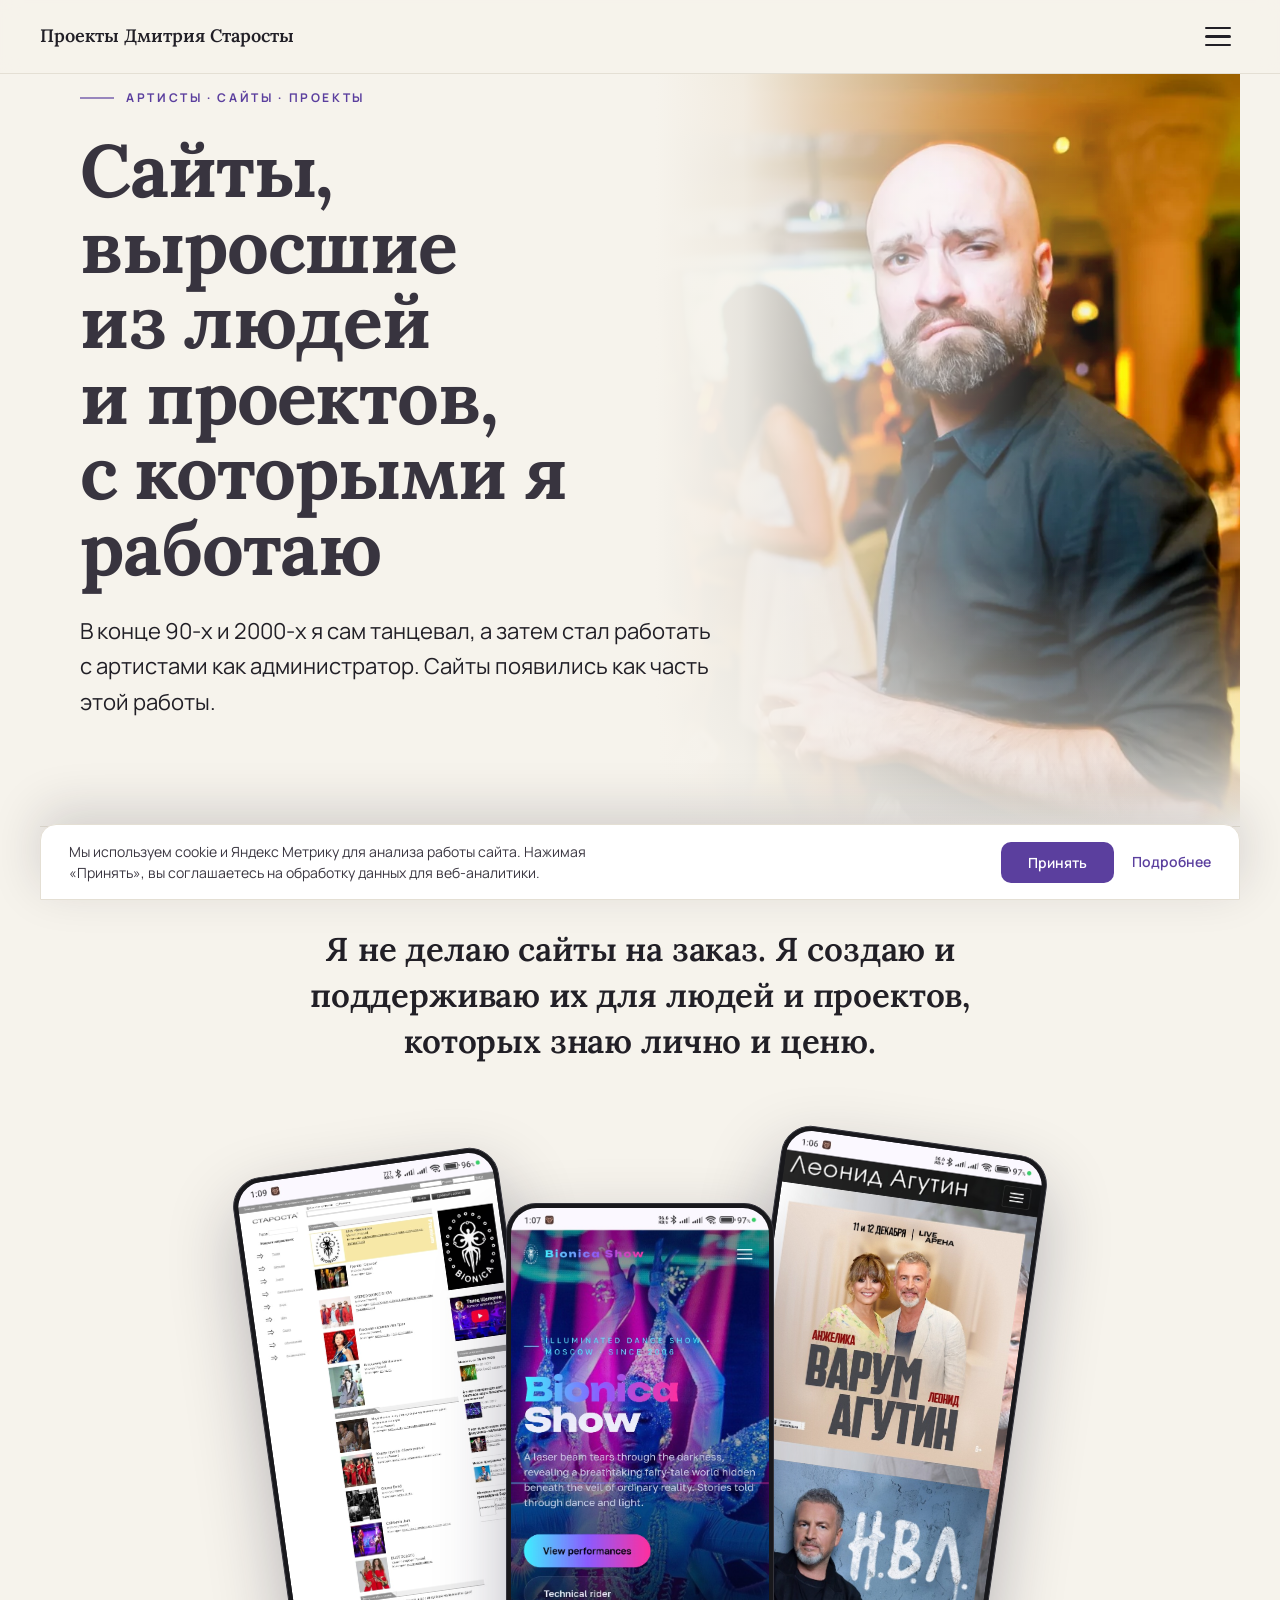
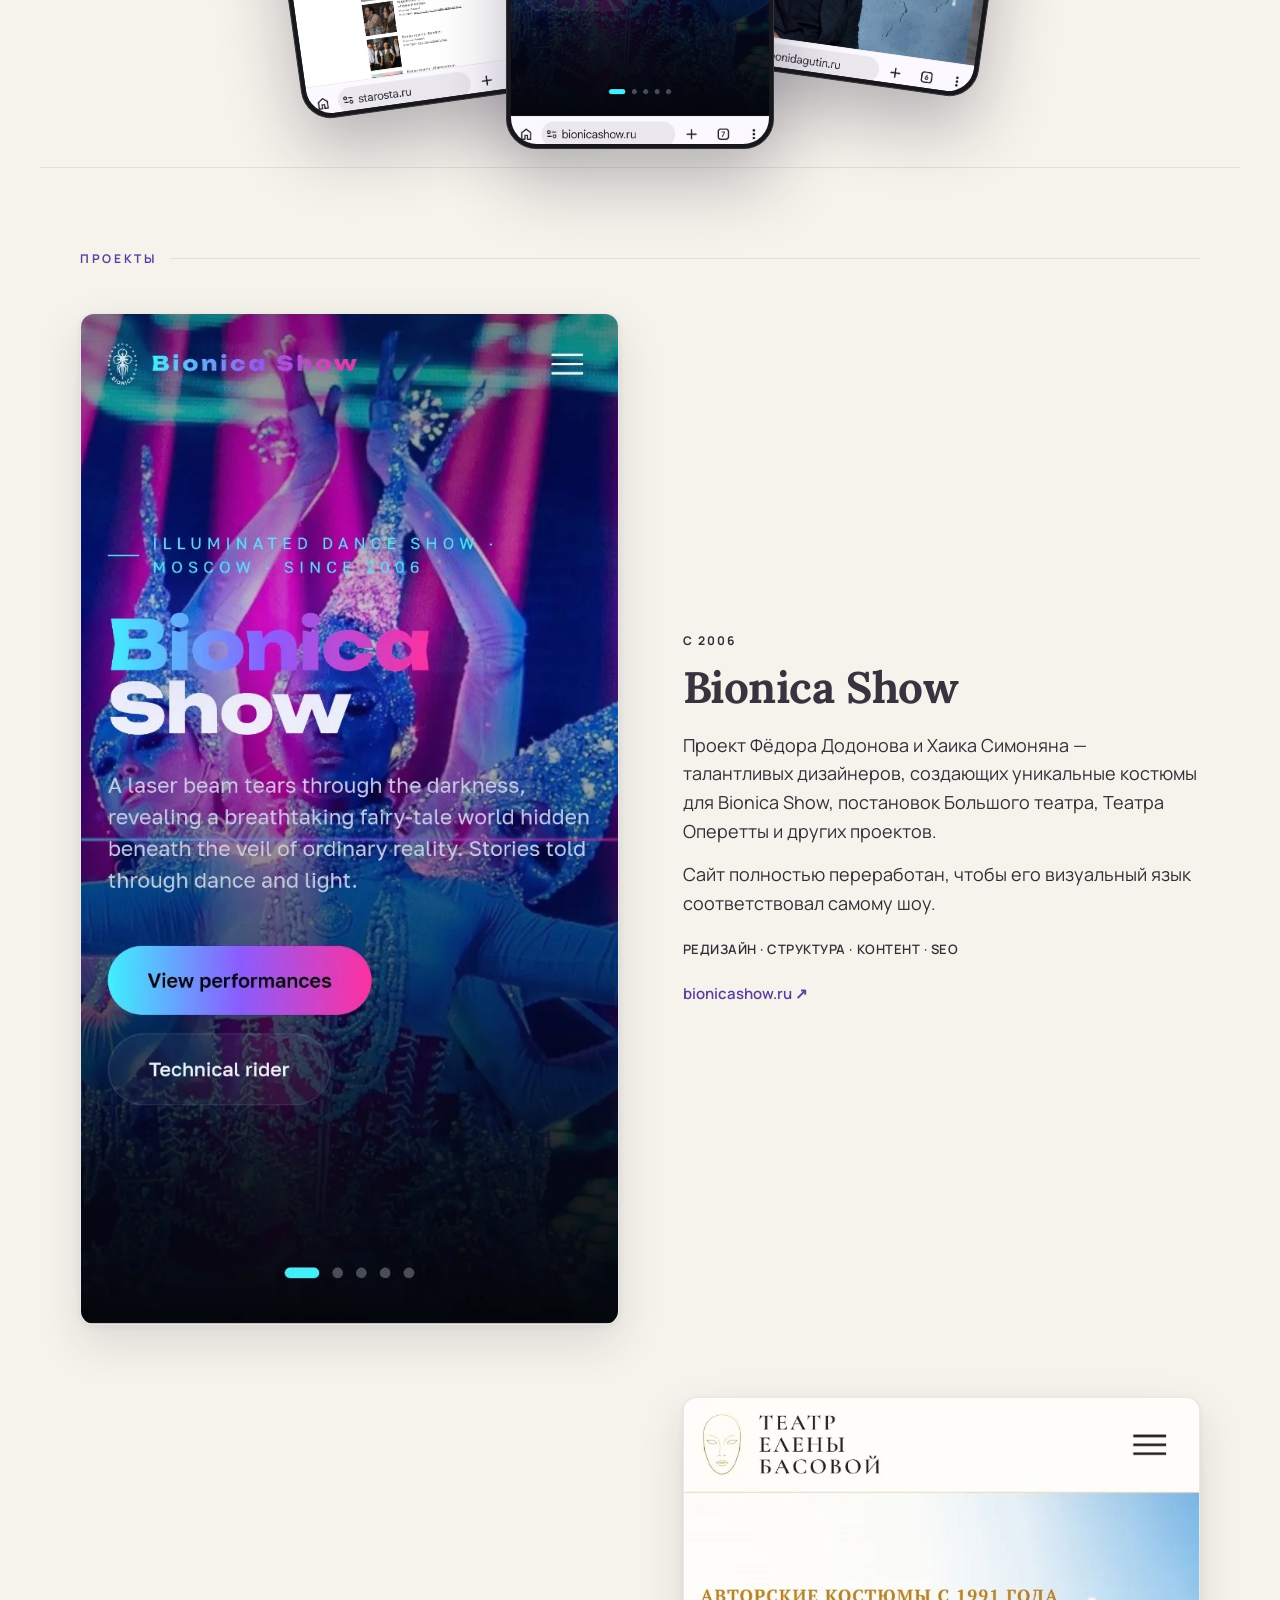
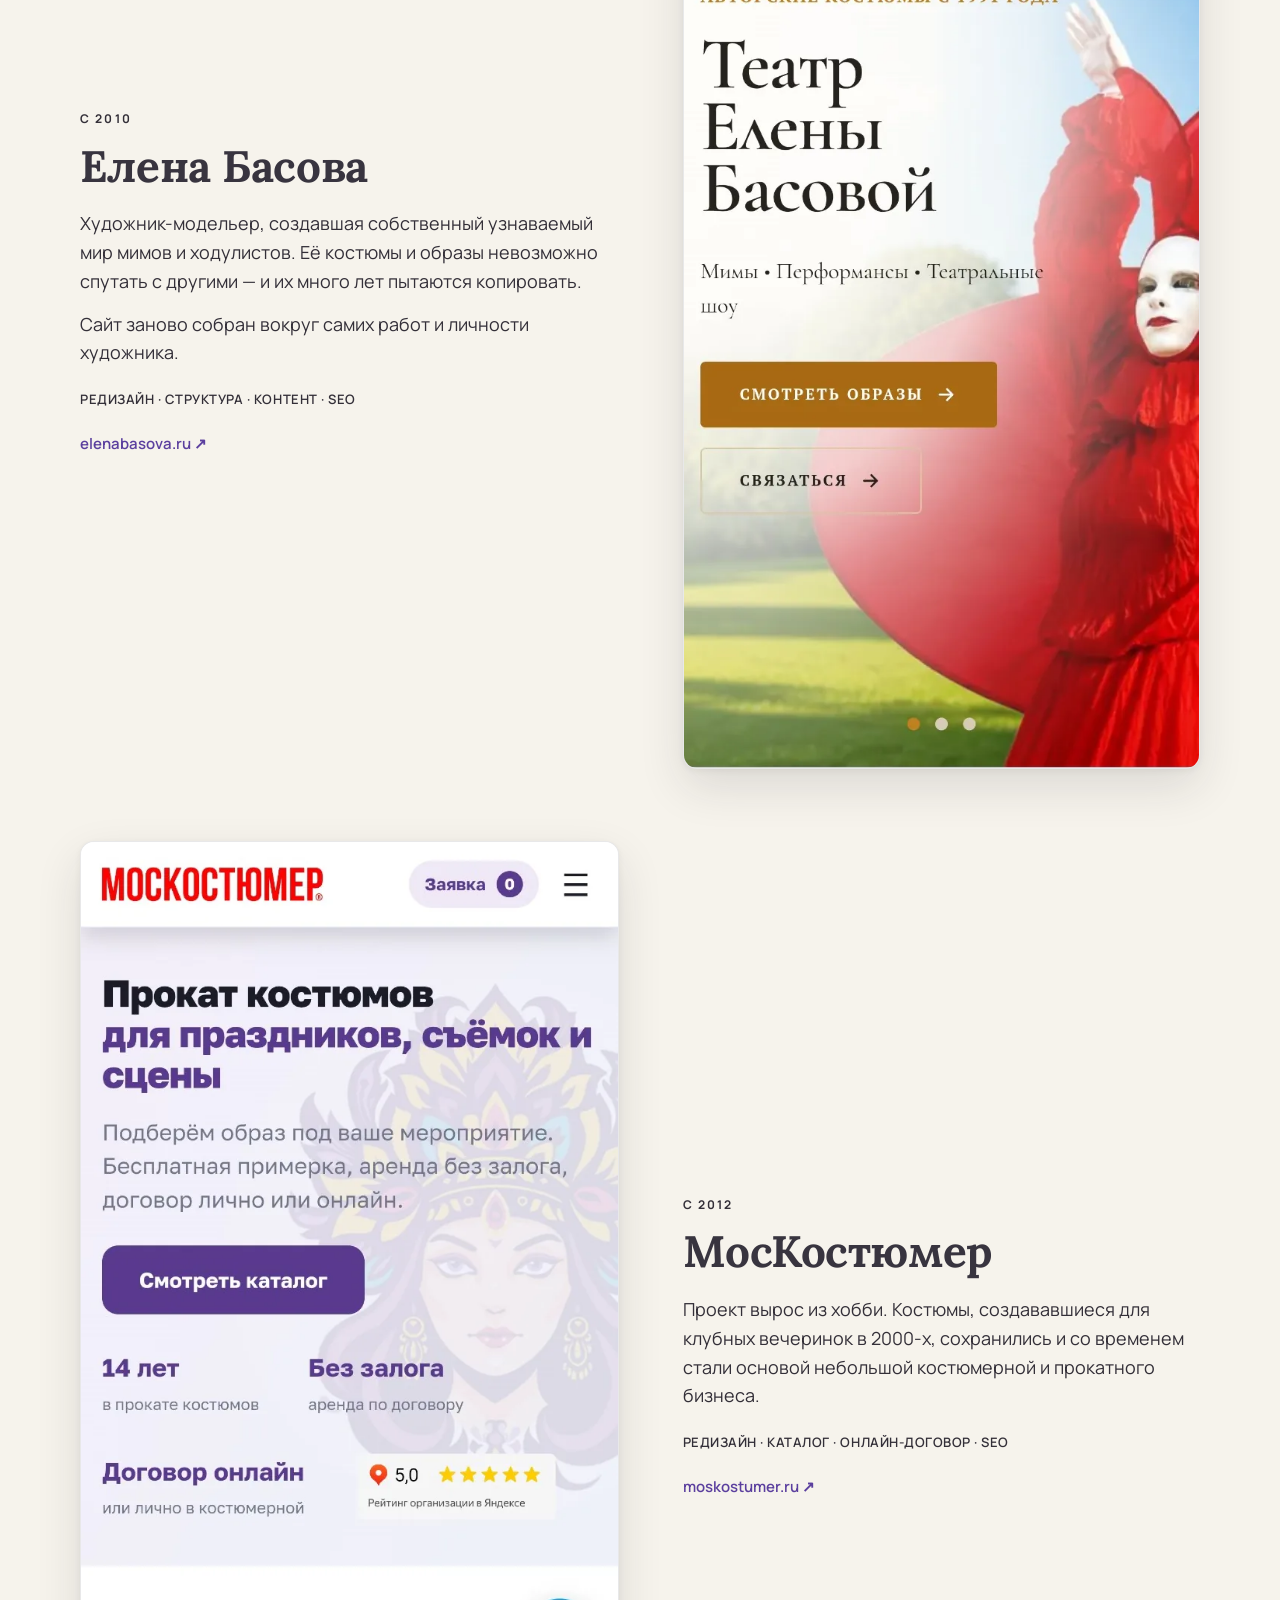
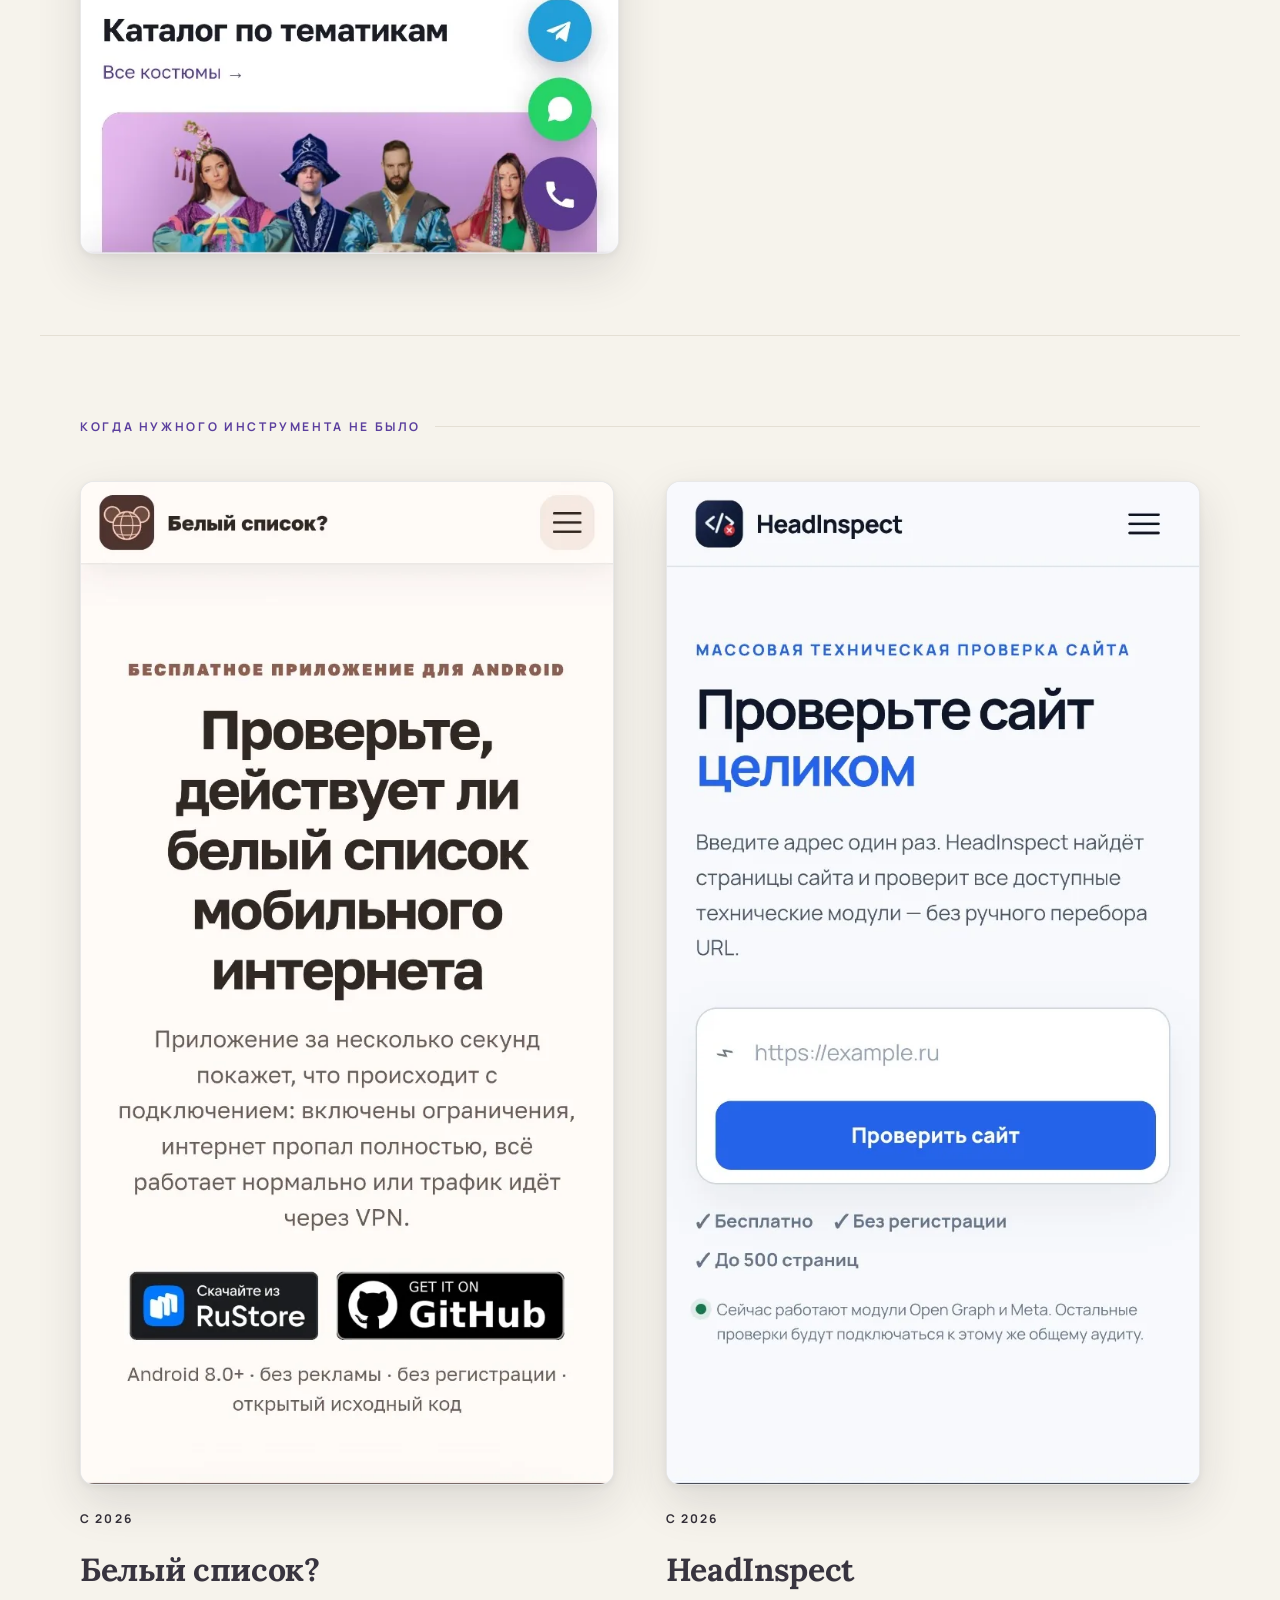
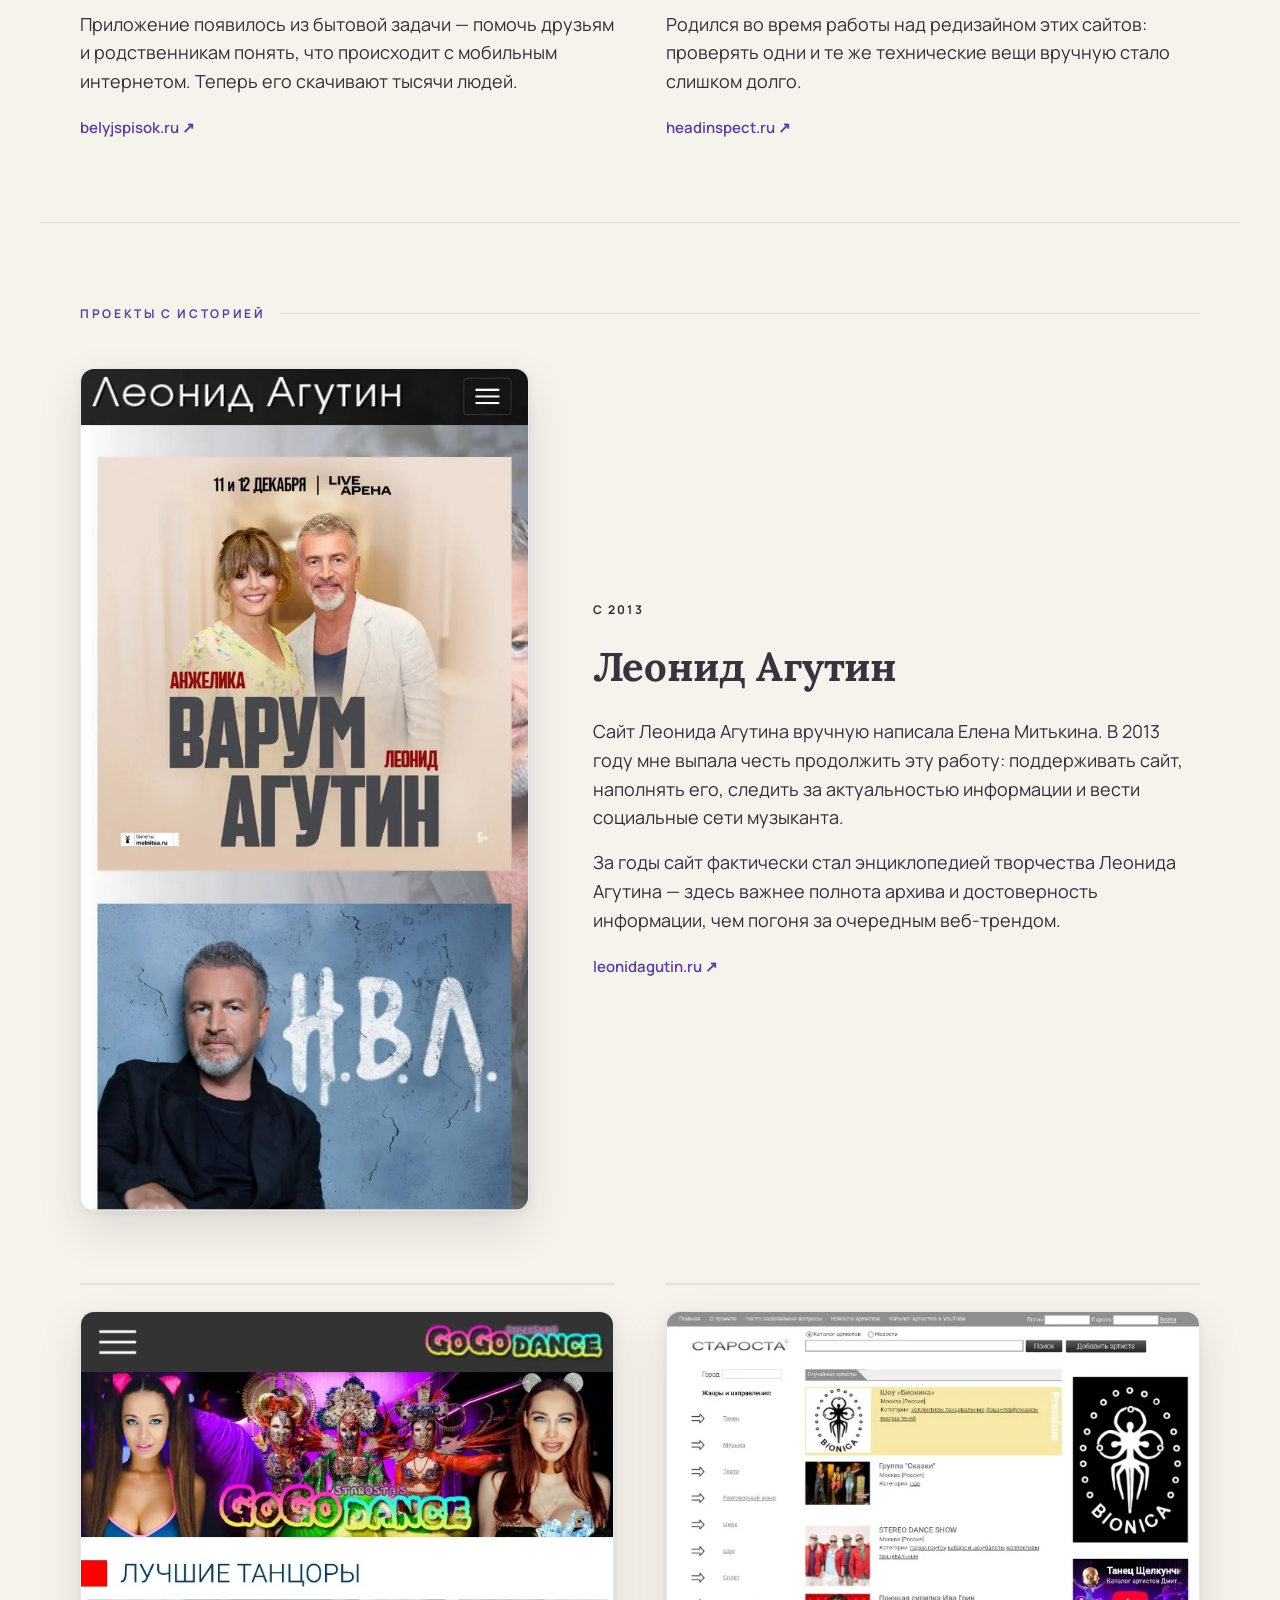
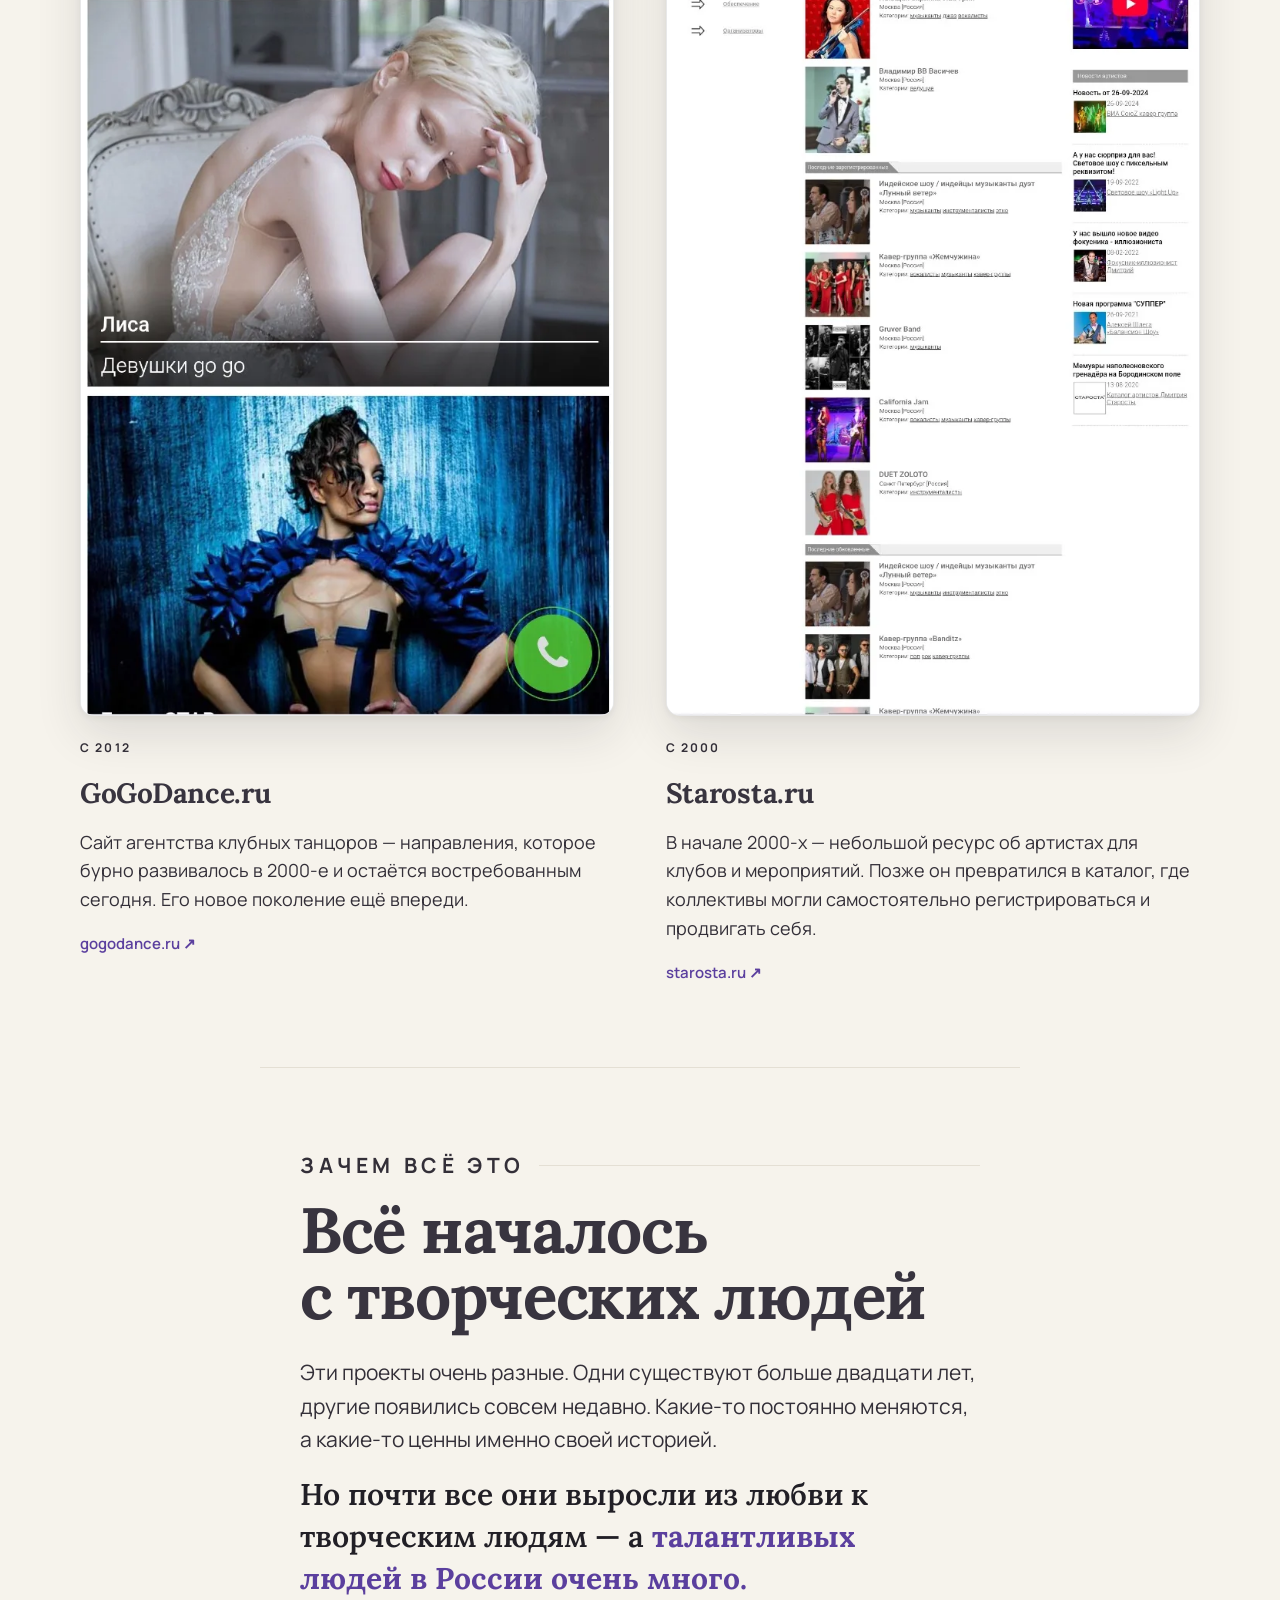
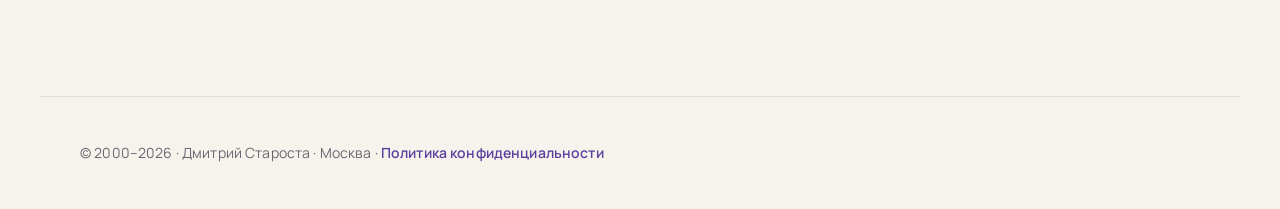
==== index.html @ e0681d11 "Add files via upload" ====
<!doctype html>
<html lang="ru">
<head>
  <meta charset="utf-8">
  <meta name="viewport" content="width=device-width, initial-scale=1">
  <title>Проекты Дмитрия Старосты — сайты, приложения и веб-сераисы</title>
  <meta name="description" content="Сайты, которые Дмитрий Староста создаёт и годами поддерживает для артистов и творческих проектов — от Bionica Show и Елены Басовой до Starosta.ru.">
  <meta name="keywords" content="Дмитрий Староста, сайты для артистов, поддержка сайтов, Bionica Show, Елена Басова, МосКостюмер, Леонид Агутин, GoGoDance, Starosta.ru, Белый список, HeadInspect">
  <meta name="author" content="Дмитрий Староста">
  <meta name="robots" content="index, follow">
  <meta name="theme-color" content="#f6f3ec" media="(prefers-color-scheme: light)">
  <meta name="theme-color" content="#191612" media="(prefers-color-scheme: dark)">
  <meta name="yandex-verification" content="6434f0739ef9240c" />

  <!-- Фавиконки -->
  <link rel="icon" type="image/svg+xml" href="favicon.svg">
  <link rel="icon" type="image/x-icon" href="favicon.ico">
  <link rel="icon" type="image/png" sizes="32x32" href="favicon-32x32.png">
  <link rel="icon" type="image/png" sizes="16x16" href="favicon-16x16.png">
  <link rel="apple-touch-icon" sizes="180x180" href="apple-touch-icon.png">
  <link rel="manifest" href="site.webmanifest">
  <!-- Абсолютные адреса на текущий домен. При переезде заменить базовый адрес. -->
  <link rel="canonical" href="https://dmitrystarosta.github.io/projects/">

  <!-- Open Graph -->
  <meta property="og:type" content="website">
  <meta property="og:site_name" content="Проекты Дмитрия Старосты">
  <meta property="og:locale" content="ru_RU">
  <meta property="og:url" content="https://dmitrystarosta.github.io/projects/">
  <meta property="og:title" content="Проекты Дмитрия Старосты">
  <meta property="og:description" content="Сайты, выросшие из людей и проектов, с которыми я работаю: артисты, театр, костюмы, приложения.">
  <meta property="og:image" content="https://dmitrystarosta.github.io/projects/images/og.jpg">
  <meta property="og:image:width" content="1200">
  <meta property="og:image:height" content="630">
  <meta property="og:image:alt" content="Проекты Дмитрия Старосты">

  <!-- Twitter -->
  <meta name="twitter:card" content="summary_large_image">
  <meta name="twitter:title" content="Проекты Дмитрия Старосты">
  <meta name="twitter:description" content="Сайты, выросшие из людей и проектов, с которыми я работаю.">
  <meta name="twitter:image" content="https://dmitrystarosta.github.io/projects/images/og.jpg">

  <link rel="stylesheet" href="styles.css?v=20260904-dark">

  <!-- Schema.org (JSON-LD) -->
  <script type="application/ld+json">
  {
    "@context": "https://schema.org",
    "@graph": [
      {
        "@type": "WebSite",
        "@id": "https://dmitrystarosta.github.io/projects/#website",
        "url": "https://dmitrystarosta.github.io/projects/",
        "name": "Проекты Дмитрия Старосты",
        "inLanguage": "ru",
        "description": "Сайты, которые Дмитрий Староста создаёт и поддерживает для артистов и творческих проектов."
      },
      {
        "@type": "Person",
        "@id": "https://dmitrystarosta.github.io/projects/#person",
        "name": "Дмитрий Староста",
        "url": "https://dmitrystarosta.github.io/projects/",
        "image": "https://dmitrystarosta.github.io/projects/images/og.jpg",
        "description": "Создаёт и годами поддерживает сайты для артистов и творческих проектов."
      },
      {
        "@type": "ProfilePage",
        "@id": "https://dmitrystarosta.github.io/projects/#webpage",
        "url": "https://dmitrystarosta.github.io/projects/",
        "name": "Проекты Дмитрия Старосты",
        "inLanguage": "ru",
        "isPartOf": { "@id": "https://dmitrystarosta.github.io/projects/#website" },
        "mainEntity": { "@id": "https://dmitrystarosta.github.io/projects/#person" },
        "primaryImageOfPage": "https://dmitrystarosta.github.io/projects/images/og.jpg"
      },
      {
        "@type": "ItemList",
        "name": "Проекты",
        "itemListElement": [
          { "@type": "ListItem", "position": 1, "name": "Bionica Show", "url": "https://bionicashow.ru" },
          { "@type": "ListItem", "position": 2, "name": "Елена Басова", "url": "https://elenabasova.ru" },
          { "@type": "ListItem", "position": 3, "name": "МосКостюмер", "url": "https://moskostumer.ru" },
          { "@type": "ListItem", "position": 4, "name": "Белый список?", "url": "https://belyjspisok.ru" },
          { "@type": "ListItem", "position": 5, "name": "HeadInspect", "url": "https://headinspect.ru" },
          { "@type": "ListItem", "position": 6, "name": "Леонид Агутин", "url": "https://leonidagutin.ru" },
          { "@type": "ListItem", "position": 7, "name": "GoGoDance.ru", "url": "https://gogodance.ru" },
          { "@type": "ListItem", "position": 8, "name": "Starosta.ru", "url": "https://starosta.ru" }
        ]
      }
    ]
  }
  </script>
</head>
<body>

<!-- ============================== ШАПКA ============================== -->
<header class="top">
  <a class="name" href="#top">Проекты Дмитрия Старосты</a>
  <button class="menu-toggle" type="button" aria-expanded="false" aria-controls="site-menu" aria-label="Открыть меню">
    <span></span><span></span><span></span>
  </button>
  <nav class="site-menu" id="site-menu" aria-label="Проекты">
    <a href="#manifesto">Все проекты</a>
    <a href="#bionica">Bionica Show</a>
    <a href="#elenabasova">Елена Басова</a>
    <a href="#moskostumer">МосКостюмер</a>
    <a href="#belyjspisok">Белый список?</a>
    <a href="#headinspect">HeadInspect</a>
    <a href="#agutin">Леонид Агутин</a>
    <a href="#gogodance">GoGoDance.ru</a>
    <a href="#starosta">Starosta.ru</a>
    <a href="#why">Зачем всё это</a>
  </nav>
</header>
<div class="scrim" hidden></div>

<main id="top">

  <!-- ============================== HERO ============================== -->
  <section class="hero wrap">
    <div class="hero-photo" aria-hidden="true">
      <img src="images/dmitry-starosta.webp" alt="">
    </div>
    <div class="hero-copy">
      <p class="eyebrow">Артисты · Сайты · Проекты</p>
      <h1>Сайты,<br class="mobile-br"> выросшие<br class="mobile-br"> из людей и проектов,<br>с которыми я работаю</h1>
      <p class="lead">В конце 90-х и 2000-х я сам танцевал, а затем стал работать с артистами как администратор. Сайты появились как часть этой работы.</p>
    </div>
  </section>

  <!-- ===================== МАНИФЕСТ + ТРИ ТЕЛЕФОНА ==================== -->
  <section id="manifesto" class="intro wrap">
    <p class="manifesto">Я не делаю сайты на заказ. Я создаю и поддерживаю их для людей и проектов, которых знаю лично и ценю.</p>
    <div class="phone-fan" aria-label="Три проекта на экранах смартфонов">
      <div class="phone"><img src="images/1000093189.jpg" alt="Starosta.ru"></div>
      <div class="phone"><img src="images/1000093182.jpg" alt="Леонид Агутин"></div>
      <div class="phone"><img src="images/1000093185.jpg" alt="Bionica Show"></div>
    </div>
  </section>

  <!-- ============================ ПРОЕКТЫ ============================= -->
  <section id="projects" class="section wrap">
    <p class="section-label">Проекты</p>

    <article id="bionica" class="project">
      <div class="visual"><img class="shot" src="images/1000093185-hero.webp" alt="Сайт Bionica Show"></div>
      <div class="copy">
        <p class="year">С 2006</p>
        <h2>Bionica Show</h2>
        <p>Проект Фёдора Додонова и Хаика Симоняна — талантливых дизайнеров, создающих уникальные костюмы для Bionica Show, постановок Большого театра, Театра Оперетты и других проектов.</p>
        <p>Сайт полностью переработан, чтобы его визуальный язык соответствовал самому шоу.</p>
        <p class="tags">Редизайн · структура · контент · SEO</p>
        <a class="link-out" href="https://bionicashow.ru">bionicashow.ru ↗</a>
      </div>
    </article>

    <article id="elenabasova" class="project reverse">
      <div class="visual"><img class="shot" src="images/1000093186-hero.webp" alt="Сайт Елены Басовой"></div>
      <div class="copy">
        <p class="year">С 2010</p>
        <h2>Елена Басова</h2>
        <p>Художник-модельер, создавшая собственный узнаваемый мир мимов и ходулистов. Её костюмы и образы невозможно спутать с другими — и их много лет пытаются копировать.</p>
        <p>Сайт заново собран вокруг самих работ и личности художника.</p>
        <p class="tags">Редизайн · структура · контент · SEO</p>
        <a class="link-out" href="https://elenabasova.ru">elenabasova.ru ↗</a>
      </div>
    </article>

    <article id="moskostumer" class="project">
      <div class="visual"><img class="shot" src="images/1000093183-hero.webp" alt="Сайт МосКостюмер"></div>
      <div class="copy">
        <p class="year">С 2012</p>
        <h2>МосКостюмер</h2>
        <p>Проект вырос из хобби. Костюмы, создававшиеся для клубных вечеринок в 2000-х, сохранились и со временем стали основой небольшой костюмерной и прокатного бизнеса.</p>
        <p class="tags">Редизайн · каталог · онлайн-договор · SEO</p>
        <a class="link-out" href="https://moskostumer.ru">moskostumer.ru ↗</a>
      </div>
    </article>
  </section>

  <!-- ====================== ИНСТРУМЕНТЫ / ПРИЛОЖЕНИЯ ================= -->
  <section class="section wrap">
    <p class="section-label">Когда нужного инструмента не было</p>
    <div class="duo">
      <article id="belyjspisok">
        <img class="shot" src="images/1000093184-hero.webp" alt="Белый список?">
        <p class="year">С 2026</p>
        <h2>Белый список?</h2>
        <p>Приложение появилось из бытовой задачи — помочь друзьям и родственникам понять, что происходит с мобильным интернетом. Теперь его скачивают тысячи людей.</p>
        <a class="link-out" href="https://belyjspisok.ru">belyjspisok.ru ↗</a>
      </article>
      <article id="headinspect">
        <img class="shot" src="images/1000093188-hero.webp" alt="HeadInspect">
        <p class="year">С 2026</p>
        <h2>HeadInspect</h2>
        <p>Родился во время работы над редизайном этих сайтов: проверять одни и те же технические вещи вручную стало слишком долго.</p>
        <a class="link-out" href="https://headinspect.ru">headinspect.ru ↗</a>
      </article>
    </div>
  </section>

  <!-- ======================= ПРОЕКТЫ С ИСТОРИЕЙ ===================== -->
  <section class="section wrap">
    <p class="section-label">Проекты с историей</p>

    <article id="agutin" class="history-main">
      <div class="visual"><img class="shot" src="images/1000093182-hero.webp" alt="Сайт Леонида Агутина"></div>
      <div>
        <p class="year">С 2013</p>
        <h2>Леонид Агутин</h2>
        <p>Сайт Леонида Агутина вручную написала Елена Митькина. В 2013 году мне выпала честь продолжить эту работу: поддерживать сайт, наполнять его, следить за актуальностью информации и вести социальные сети музыканта.</p>
        <p>За годы сайт фактически стал энциклопедией творчества Леонида Агутина — здесь важнее полнота архива и достоверность информации, чем погоня за очередным веб-трендом.</p>
        <a class="link-out" href="https://leonidagutin.ru">leonidagutin.ru ↗</a>
      </div>
    </article>

    <div class="history-duo">
      <article id="gogodance">
        <img class="shot" src="images/1000093187-hero.webp" alt="GoGoDance.ru">
        <p class="year">С 2012</p>
        <h2>GoGoDance.ru</h2>
        <p>Сайт агентства клубных танцоров — направления, которое бурно развивалось в 2000-е и остаётся востребованным сегодня. Его новое поколение ещё впереди.</p>
        <a class="link-out" href="https://gogodance.ru">gogodance.ru ↗</a>
      </article>
      <article id="starosta">
        <img class="shot" src="images/1000093189-hero.webp" alt="Starosta.ru">
        <p class="year">С 2000</p>
        <h2>Starosta.ru</h2>
        <p>В начале 2000-х — небольшой ресурс об артистах для клубов и мероприятий. Позже он превратился в каталог, где коллективы могли самостоятельно регистрироваться и продвигать себя.</p>
        <a class="link-out" href="https://starosta.ru">starosta.ru ↗</a>
      </article>
    </div>
  </section>

  <!-- ============================== ФИНАЛ ============================= -->
  <section id="why" class="section wrap final">
    <p class="section-label">Зачем всё это</p>
    <h2>Всё началось<br>с творческих людей</h2>
    <p>Эти проекты очень разные. Одни существуют больше двадцати лет, другие появились совсем недавно. Какие-то постоянно меняются, а какие-то ценны именно своей историей.</p>
    <p class="manifesto">Но почти все они выросли из любви к творческим людям — а <b>талантливых людей в России очень много.</b></p>
  </section>

</main>

<footer class="wrap">
  © 2000–2026 · Дмитрий Староста · Москва · <a href="privacy/">Политика конфиденциальности</a>
</footer>

<!-- ===================== УВЕДОМЛЕНИЕ О ВЕБ-АНАЛИТИКЕ ================= -->
<div class="cookie" role="dialog" aria-label="Уведомление о веб-аналитике" aria-live="polite">
  <p class="cookie-text">Мы используем cookie и Яндекс Метрику для анализа работы сайта. Нажимая «Принять», вы соглашаетесь на обработку данных для веб-аналитики.</p>
  <div class="cookie-actions">
    <button type="button" class="btn btn-solid cc-accept">Принять</button>
    <a class="cookie-more" href="privacy/">Подробнее</a>
  </div>
</div>

<script src="script.js?v=20260826-1600"></script>
</body>
</html>
---- styles.css ----
/* =========================================================================
   Проекты Дмитрия Старосты — styles.css
   Собрано заново 26.08.2026: убраны временные !important-патчи,
   один согласованный Hero, исправлено меню, обновлена типографика.

   Быстрая настройка кадрирования фото в Hero — переменные ниже
   (--hero-x / --hero-y для десктопа, --hero-x-m / --hero-y-m для телефона).
   Меняй ТОЛЬКО их, если лицо нужно чуть сдвинуть. Больше ничего трогать не надо.
   ========================================================================= */

@import url('https://fonts.googleapis.com/css2?family=Manrope:wght@400;500;600;700;800&family=Lora:wght@500;600;700&display=swap');

:root{
  --ink:#211f26;
  --head:#38343f;            /* заголовки — тёплый тёмно-серый, не чистый чёрный */
  --muted:#6a6672;
  --line:#e4dfd4;
  --paper:#f6f3ec;          /* тёплый ivory-фон */
  --paper-rgb:246,243,236;  /* тот же цвет для градиентов-растворений */
  --card:#ffffff;
  --soft:#efeae0;
  --accent:#5b3f9e;         /* уточнённый фиолетовый акцент */
  --accent-deep:#3e2a73;

  --serif:'Lora', Georgia, 'Times New Roman', serif;
  --sans:'Manrope', -apple-system, BlinkMacSystemFont, 'Segoe UI', Arial, sans-serif;

  --header:74px;
  --maxw:1200px;
  --pad:clamp(20px, 5vw, 40px);
  --gap-proj:clamp(52px, 8vh, 92px);   /* единый вертикальный интервал между проектами */

  /* положение лица на фото в Hero */
  --hero-x:50%;   --hero-y:10%;    /* десктоп: кадр прижат к верху — не зависит от высоты экрана */
  --hero-x-m:50%; --hero-y-m:14%;  /* телефон */
}

*{box-sizing:border-box}

html{scroll-behavior:smooth;scroll-padding-top:calc(var(--header) + 16px)}

body{
  margin:0;
  background:var(--paper);
  color:var(--ink);
  font-family:var(--sans);
  font-size:18px;
  line-height:1.6;
  -webkit-font-smoothing:antialiased;
  overflow-x:clip; /* страховка от горизонтальной прокрутки из-за 100vw в Hero */
}

img{display:block;max-width:100%}
a{color:var(--accent);font-weight:600;text-decoration:none}

/* ------------------------------------------------------------------ layout */
.wrap{max-width:var(--maxw);margin-inline:auto;padding-inline:var(--pad)}

/* ------------------------------------------------------------------ header */
.top{
  position:fixed;left:0;top:0;z-index:60;
  width:100%;height:var(--header);
  display:flex;align-items:center;justify-content:space-between;
  padding-inline:var(--pad);
  background:rgba(var(--paper-rgb),.86);
  backdrop-filter:saturate(140%) blur(10px);
  border-bottom:1px solid var(--line);
}
.top a{color:inherit;text-decoration:none}
.name{font-family:var(--serif);font-weight:600;letter-spacing:0;font-size:18px}

/* гамбургер / крестик */
.menu-toggle{
  width:44px;height:44px;border:0;background:transparent;padding:9px;
  display:flex;flex-direction:column;justify-content:center;gap:6px;cursor:pointer;
}
.menu-toggle span{display:block;height:2.5px;width:100%;background:var(--ink);border-radius:2px;transition:transform .22s, opacity .22s}
.menu-toggle[aria-expanded=true] span:nth-child(1){transform:translateY(8.5px) rotate(45deg)}
.menu-toggle[aria-expanded=true] span:nth-child(2){opacity:0}
.menu-toggle[aria-expanded=true] span:nth-child(3){transform:translateY(-8.5px) rotate(-45deg)}

/* затемнение фона под открытым меню */
.scrim{
  position:fixed;inset:0;z-index:55;background:rgba(20,17,28,.28);
  opacity:0;visibility:hidden;transition:opacity .22s, visibility .22s;
}
.scrim.open{opacity:1;visibility:visible}

/* выпадающее меню — реальный контейнер это nav.site-menu с прямыми <a> */
.site-menu{
  position:fixed;z-index:58;
  right:var(--pad);top:calc(var(--header) - 6px);
  width:min(340px, calc(100vw - 32px));
  padding:12px;
  background:var(--card);
  border:1px solid var(--line);
  border-radius:16px;
  box-shadow:0 24px 70px rgba(31,24,45,.18);
  display:flex;flex-direction:column;gap:2px;
  text-align:center;                         /* пункты по центру */
  opacity:0;visibility:hidden;transform:translateY(-8px) scale(.99);
  transform-origin:top right;transition:opacity .2s, transform .2s, visibility .2s;
}
.site-menu.open{opacity:1;visibility:visible;transform:translateY(0) scale(1)}
.site-menu a{
  display:block;
  padding:11px 14px;border-radius:10px;
  font-size:15px;font-weight:600;color:var(--ink);
  transition:background .15s, color .15s;
}
.site-menu a:hover{background:var(--soft);color:var(--accent)}

/* =============================================================== HERO ===== */
.hero{
  position:relative;
  min-height:calc(100svh - var(--header));
  display:flex;align-items:center;
  padding-block:clamp(40px, 8vh, 90px) clamp(56px, 10vh, 110px);
  isolation:isolate;overflow:hidden;
}

/* фотослой */
.hero-photo{
  position:absolute;z-index:-2;top:var(--header);bottom:0;right:calc(var(--pad) * -1);
  width:52%;overflow:hidden;pointer-events:none;
}
.hero-photo img{
  width:100%;height:100%;object-fit:cover;
  object-position:var(--hero-x) var(--hero-y);
}
/* растворение фото: слева в фон, снизу в фон */
.hero-photo::after{
  content:"";position:absolute;inset:0;
  background:
    linear-gradient(90deg,
      var(--paper) 0%,
      rgba(var(--paper-rgb),.94) 14%,
      rgba(var(--paper-rgb),.55) 38%,
      rgba(var(--paper-rgb),.12) 62%,
      rgba(var(--paper-rgb),0) 80%),
    linear-gradient(0deg,
      var(--paper) 0%,
      rgba(var(--paper-rgb),.55) 12%,
      rgba(var(--paper-rgb),0) 34%);
}

.hero-copy{position:relative;z-index:2;width:min(640px, 62%)}
.eyebrow{
  display:flex;align-items:center;gap:12px;
  font-size:12px;font-weight:700;letter-spacing:.22em;color:var(--accent);
  margin:0 0 26px;text-transform:uppercase;
}
.eyebrow::before{content:"";width:34px;height:1.5px;background:var(--accent);opacity:.6}

.hero h1{
  font-family:var(--serif);font-weight:700;color:var(--head);
  font-size:clamp(40px, 6.2vw, 74px);line-height:1.02;letter-spacing:-.015em;
  margin:0 0 28px;text-wrap:balance;
}
.hero h1 em{font-style:normal;color:var(--accent)}
.lead{font-size:clamp(18px,2.1vw,22px);color:var(--ink);max-width:34em;margin:0}
.lead + .lead{margin-top:14px}

.mobile-br{display:none} /* принудительные переносы включаются только на телефоне */

/* ============================================= манифест + три телефона ==== */
.intro{
  padding-block:clamp(70px,11vh,120px);
  border-top:1px solid var(--line);
  display:flex;flex-direction:column;align-items:center;
}
.manifesto{font-weight:600;color:var(--accent)}
.intro .manifesto{
  font-family:var(--serif);font-weight:600;color:var(--ink);
  font-size:clamp(23px,3.2vw,33px);line-height:1.4;letter-spacing:-.005em;
  max-width:21em;text-align:center;margin:0 0 clamp(48px,7vh,72px);
}
.intro .manifesto b{color:var(--accent);font-weight:700}

.phone-fan{position:relative;width:100%;max-width:780px;height:clamp(370px,64vw,540px);margin-inline:auto}
.phone{
  position:absolute;width:clamp(150px,42vw,268px);aspect-ratio:265/540;
  padding:4px;background:#18181c;border:1px solid #34343c;border-radius:30px;
  box-shadow:0 30px 70px rgba(28,24,50,.30);overflow:hidden;
}
.phone img{width:100%;height:100%;object-fit:cover;object-position:top;border-radius:26px}
.phone:nth-child(1){left:2%;  top:6%;  transform:rotate(-8deg)}
.phone:nth-child(2){right:2%; top:2%;  transform:rotate(8deg)}
.phone:nth-child(3){left:50%; top:14%; transform:translateX(-50%);z-index:4}

/* =============================================== секции проектов ========== */
.section{padding-block:clamp(60px,9vh,100px);border-top:1px solid var(--line)}
.section-label{
  display:flex;align-items:center;gap:14px;
  font-size:12px;font-weight:700;letter-spacing:.22em;text-transform:uppercase;color:var(--accent);
  margin:0 0 clamp(36px,5vh,56px);
}
.section-label::after{content:"";flex:1;height:1px;background:var(--line)}

h2{font-family:var(--serif);font-weight:700;letter-spacing:-.01em;color:var(--head)}

/* карточки-скриншоты: единый стиль (лёгкая рамка + тень, чтобы не растворялись) */
.shot{
  border-radius:14px;border:1px solid rgba(33,31,38,.10);background:#fff;
  box-shadow:0 18px 46px rgba(33,31,38,.12), 0 2px 6px rgba(33,31,38,.06);
  width:100%;height:auto;
}

/* крупные проекты */
.project{
  display:grid;grid-template-columns:1.02fr .98fr;gap:clamp(36px,5vw,68px);
  align-items:center;margin-bottom:var(--gap-proj);
}
.project:last-child{margin-bottom:0}
.project.reverse .visual{order:2}
.visual{border-radius:14px}
.shot{transition:box-shadow .3s ease, transform .3s ease}
.project:hover .shot,
.duo article:hover .shot,
.history-main:hover .shot,
.history-duo article:hover .shot{
  transform:translateY(-4px);
  box-shadow:0 28px 62px rgba(33,31,38,.18), 0 4px 10px rgba(33,31,38,.07);
}
.year{
  font-size:12px;font-weight:700;letter-spacing:.18em;text-transform:uppercase;
  color:var(--accent);margin:0 0 12px;
}
.copy h2{font-size:clamp(30px,4vw,44px);line-height:1.06;margin:0 0 20px}
.copy p{max-width:36em;margin:0 0 14px;color:#332f38}
.tags{
  font-size:13px;font-weight:600;color:var(--muted);letter-spacing:.04em;
  text-transform:uppercase;margin:22px 0 18px !important;
}
.link-out{display:inline-flex;align-items:center;gap:4px;font-size:15px;position:relative}
.link-out::after{content:"";position:absolute;left:0;bottom:-3px;width:100%;height:1.5px;background:currentColor;transform:scaleX(0);transform-origin:left;transition:transform .25s}
.link-out:hover::after{transform:scaleX(1)}

/* инструменты — два в ряд */
.duo{display:grid;grid-template-columns:1fr 1fr;gap:clamp(28px,4vw,52px)}
.duo article .shot{margin-bottom:24px}
.duo h2{font-size:clamp(24px,3vw,32px);margin:0 0 14px}
.duo p{color:#332f38;margin:0 0 16px}

/* проекты с историей */
.history-main{
  display:grid;grid-template-columns:.85fr 1.15fr;gap:clamp(36px,5vw,64px);
  align-items:center;margin-bottom:var(--gap-proj);
}
.history-main h2{font-size:clamp(28px,3.6vw,40px);margin:0 0 18px}
.history-main p{color:#332f38;margin:0 0 16px}

.history-duo{display:grid;grid-template-columns:1fr 1fr;gap:clamp(28px,4vw,52px)}
.history-duo article{padding-top:26px;border-top:2px solid var(--line)}
.history-duo .shot{margin-bottom:22px}
.history-duo h2{font-size:clamp(22px,2.8vw,28px);margin:0 0 12px}
.history-duo p{color:#332f38;margin:0 0 14px}

/* финал */
.final{max-width:760px}
.final h2{font-size:clamp(38px,5.5vw,64px);line-height:1.03;letter-spacing:-.02em;margin:0 0 26px}
.final p{font-size:clamp(18px,2.1vw,21px);color:#332f38;margin:0 0 16px}
.final .manifesto{
  font-family:var(--serif);font-weight:600;font-size:clamp(22px,3vw,30px);
  line-height:1.4;color:var(--ink);max-width:21em;
}
.final .manifesto b{color:var(--accent);font-weight:700}

/* подвал */
footer{
  border-top:1px solid var(--line);
  padding-block:clamp(28px,5vh,48px);
  font-size:14px;color:var(--muted);letter-spacing:.01em;
}

/* ==================================================================
   ПЛАНШЕТ / ТЕЛЕФОН  —  до 860px
   Hero перестраивается: фото сверху полосой, текст ниже на «бумаге».
   Лицо по центру X (--hero-x-m:50%) → одинаково в Chrome и Firefox.
   ================================================================== */
@media (max-width:860px){
  :root{--header:62px}
  body{font-size:16px}

  .hero{
    display:block;
    min-height:auto;
    /* текст стартует выше — заходит в уже растворённую нижнюю часть фото;
       положение самого растворения (градиента) при этом не меняется */
    padding-top:calc(var(--header) + 44svh);
    padding-bottom:clamp(32px,5vh,52px);
  }
  /* фото — полоса во всю ширину, начинается ПОД шапкой (голова не под меню) */
  .hero-photo{
    --photo-h:58svh;
    top:var(--header);left:50%;right:auto;transform:translateX(-50%);
    width:100vw;height:var(--photo-h);bottom:auto;
  }
  .hero-photo img{object-position:var(--hero-x-m) var(--hero-y-m)}
  .hero-photo::after{
    background:linear-gradient(180deg,
      rgba(var(--paper-rgb),0) 42%,
      rgba(var(--paper-rgb),.5) 66%,
      rgba(var(--paper-rgb),.9) 84%,
      var(--paper) 94%);
  }
  .hero-copy{width:100%}
  .hero h1{font-size:clamp(34px,8.5vw,46px)}
  .mobile-br{display:inline}     /* предсказуемые переносы только здесь */
  .lead{font-size:17px}

  .project,.history-main{grid-template-columns:1fr;gap:24px}
  .project.reverse .visual{order:0}
  .project .copy,.history-main > div{order:2}
  .duo,.history-duo{grid-template-columns:1fr;gap:var(--gap-proj)}
  .history-duo article{border-top:none;padding-top:0}
}

/* мелкая донастройка телефона */
@media (max-width:520px){
  .hero-photo{--photo-h:52svh}
  .phone-fan{height:clamp(320px,84vw,420px)}
  .name{font-size:15px}
  .site-menu{right:16px;width:calc(100vw - 32px);max-height:calc(100svh - var(--header) - 20px);overflow:auto}
}

/* =============================== COOKIE-ПЛАШКА =========================== */
.cookie{
  position:fixed;left:0;right:0;bottom:0;z-index:70;
  margin:0 auto;max-width:var(--maxw);
  display:flex;align-items:center;gap:18px;flex-wrap:wrap;justify-content:space-between;
  padding:16px clamp(18px,4vw,28px);
  background:var(--card);border:1px solid var(--line);
  border-radius:16px 16px 0 0;
  box-shadow:0 -14px 50px rgba(31,24,45,.16);
  transform:translateY(120%);transition:transform .35s ease;
}
.cookie.show{transform:translateY(0)}
.cookie-text{margin:0;font-size:14px;color:#3a3640;max-width:64ch;line-height:1.5}
.cookie-actions{display:flex;gap:18px;align-items:center;flex-shrink:0}
.btn{
  font-family:var(--sans);font-size:14px;font-weight:600;cursor:pointer;
  padding:10px 26px;border-radius:10px;border:1px solid transparent;transition:all .15s;
}
.btn-solid{background:var(--accent);color:#fff}
.btn-solid:hover{background:var(--accent-deep)}
.cookie-more{font-size:14px;font-weight:600;color:var(--accent);white-space:nowrap}
.cookie-more:hover{text-decoration:underline}

@media (max-width:520px){
  .cookie{gap:12px;padding:14px 16px}
  .cookie-actions{width:100%;justify-content:space-between}
}

/* =============================== СТРАНИЦА-ДОКУМЕНТ ======================= */
.doc-top{
  position:sticky;top:0;z-index:60;
  display:flex;align-items:center;justify-content:space-between;
  height:var(--header);padding-inline:var(--pad);
  background:rgba(var(--paper-rgb),.86);backdrop-filter:saturate(140%) blur(10px);
  border-bottom:1px solid var(--line);
}
.doc-top a{color:inherit;text-decoration:none}
.doc-top .home{font-size:14px;font-weight:600;color:var(--accent)}

.doc{max-width:760px;margin-inline:auto;padding:clamp(36px,7vh,72px) var(--pad) clamp(60px,10vh,90px)}
.doc .eyebrow{margin-bottom:18px}
.doc h1{
  font-family:var(--serif);font-weight:700;color:var(--head);
  font-size:clamp(30px,5vw,46px);line-height:1.08;letter-spacing:-.01em;margin:0 0 10px;
}
.doc .lede{font-size:clamp(17px,2vw,19px);color:#4a4653;margin:0 0 8px}
.doc h2{
  font-size:clamp(20px,2.6vw,26px);margin:clamp(32px,5vh,44px) 0 12px;color:var(--head);
}
.doc p{color:#332f38;margin:0 0 14px;line-height:1.65}
.doc a{color:var(--accent)}
.doc a:hover{text-decoration:underline}
.doc strong{font-weight:700;color:var(--ink)}
.doc .meta{margin-top:38px;padding-top:20px;border-top:1px solid var(--line);font-size:14px;color:var(--muted)}
.doc .meta p{color:var(--muted);margin:0 0 4px}

/* =========================================================================
   ТЁМНАЯ ТЕМА — «ночная бумага»
   Включается автоматически по системной настройке устройства.
   Всё сделано переопределением переменных и нескольких мест,
   где цвет был записан прямо в правиле. Светлая тема не тронута.
   Настройка в одном месте: блок :root ниже.
   ========================================================================= */
@media (prefers-color-scheme: dark){

  :root{
    color-scheme:dark;        /* тёмные скроллбары и системные элементы */

    --ink:#e8e2d6;            /* основной текст */
    --head:#f3eee3;           /* заголовки — чуть светлее текста */
    --muted:#a49c8e;
    --line:#2f2a23;
    --paper:#191612;          /* фон: тёплый уголь */
    --paper-rgb:25,22,18;
    --card:#211d18;           /* меню, плашка cookie */
    --soft:#2a251e;           /* подсветка пункта меню */
    --accent:#a58bf0;         /* сиреневый, осветлённый для тёмного фона */
    --accent-deep:#c0aefa;    /* на тёмном «глубже» = светлее */

    /* приглушённый текст абзацев (в светлой теме это #332f38) */
    --body-copy:#d8d1c4;
  }

  /* --- места, где цвет был задан напрямую ------------------------------ */
  .copy p,
  .duo p,
  .history-main p,
  .history-duo p,
  .final p,
  .doc p{color:var(--body-copy)}

  .doc .lede{color:#b8b0a2}
  .cookie-text{color:#cfc7b9}

  /* --- фото в Hero ------------------------------------------------------ */
  /* градиенты-растворения берут --paper-rgb и темнеют сами;
     фотографии слегка убавляем яркость, чтобы не «светила» на тёмном */
  .hero-photo img{filter:brightness(.88) saturate(.96)}

  /* --- карточки-скриншоты ---------------------------------------------- */
  .shot{
    background:var(--card);
    border-color:rgba(255,255,255,.08);
    box-shadow:0 18px 46px rgba(0,0,0,.55), 0 2px 6px rgba(0,0,0,.35);
  }
  .project:hover .shot,
  .duo article:hover .shot,
  .history-main:hover .shot,
  .history-duo article:hover .shot{
    box-shadow:0 28px 62px rgba(0,0,0,.65), 0 4px 10px rgba(0,0,0,.4);
  }

  /* --- меню и оверлеи --------------------------------------------------- */
  .scrim{background:rgba(0,0,0,.55)}
  .site-menu{box-shadow:0 24px 70px rgba(0,0,0,.6)}
  .cookie{box-shadow:0 -14px 50px rgba(0,0,0,.55)}

  /* --- кнопка: на светлом сиреневом нужен тёмный текст ------------------ */
  .btn-solid{background:var(--accent);color:#191612}
  .btn-solid:hover{background:var(--accent-deep);color:#191612}

  /* --- «телефоны» в манифесте ------------------------------------------ */
  .phone{border-color:#3a352c;box-shadow:0 30px 70px rgba(0,0,0,.6)}
}
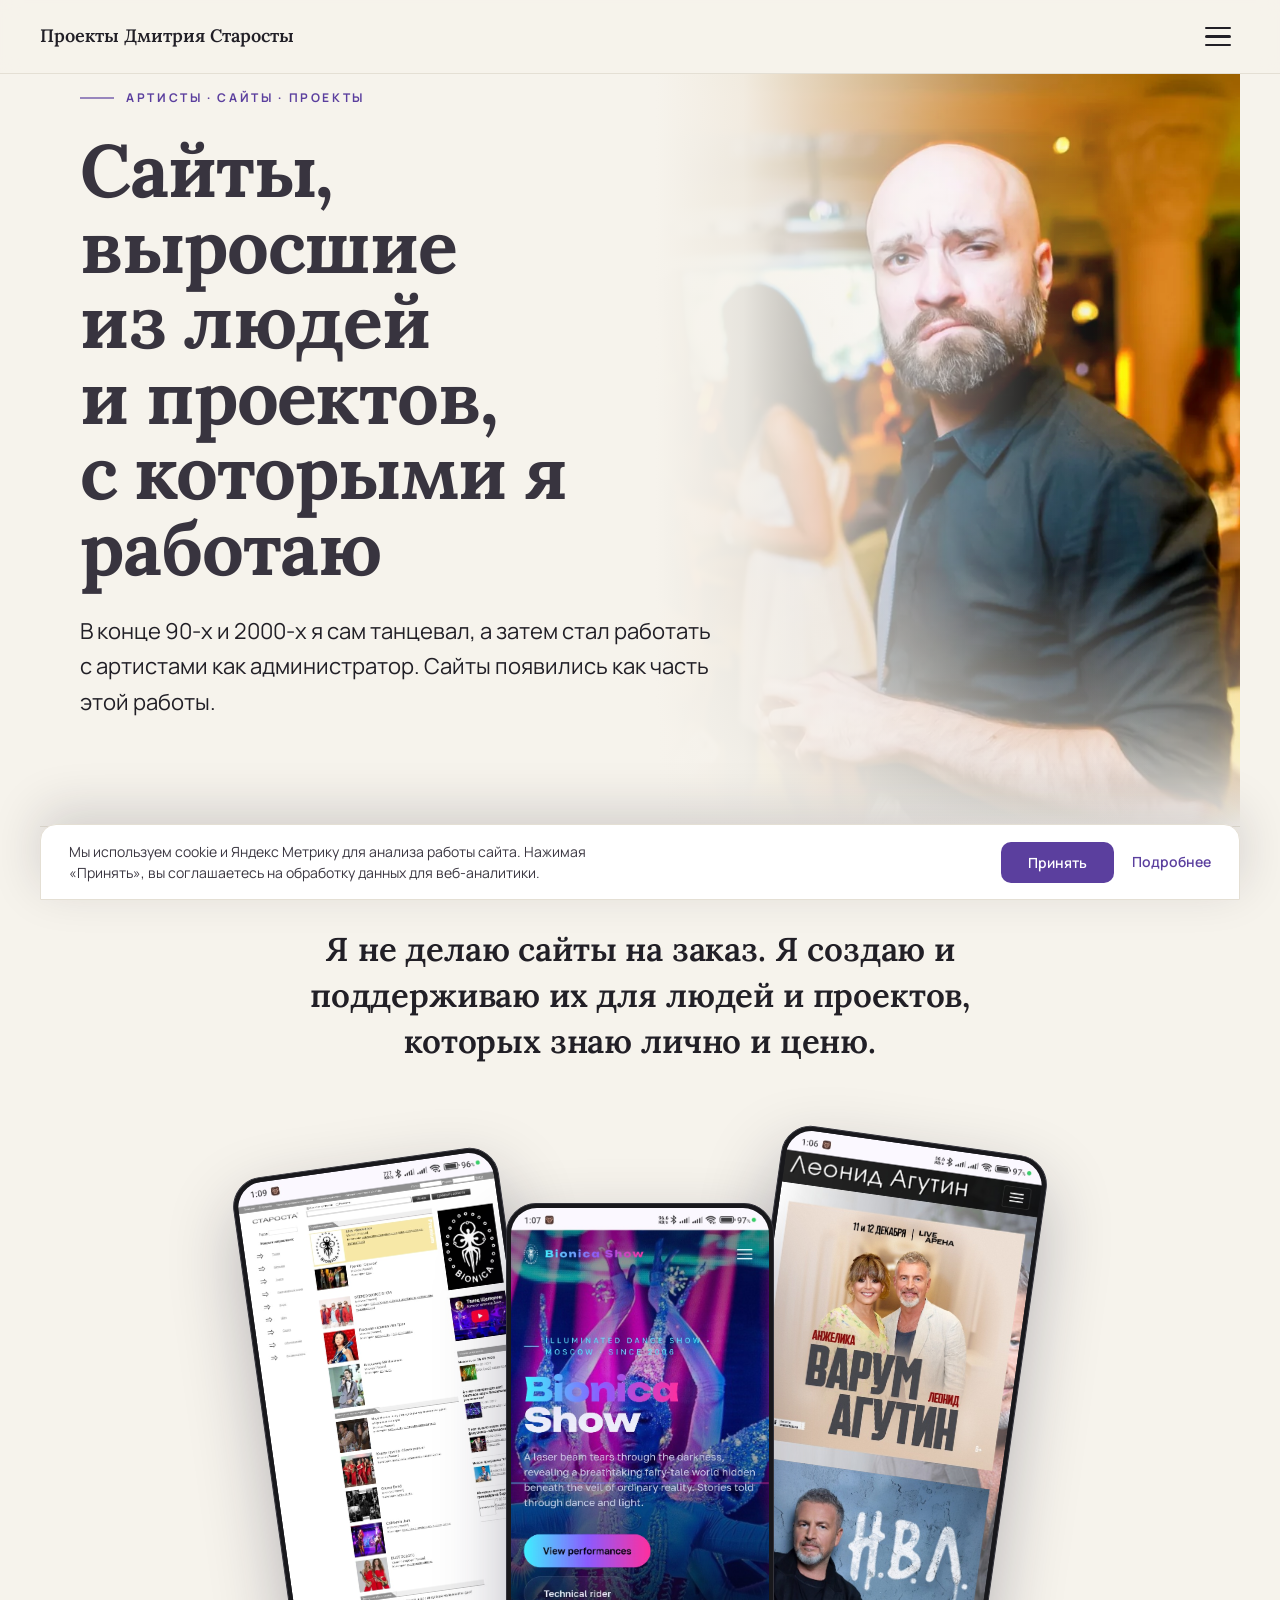
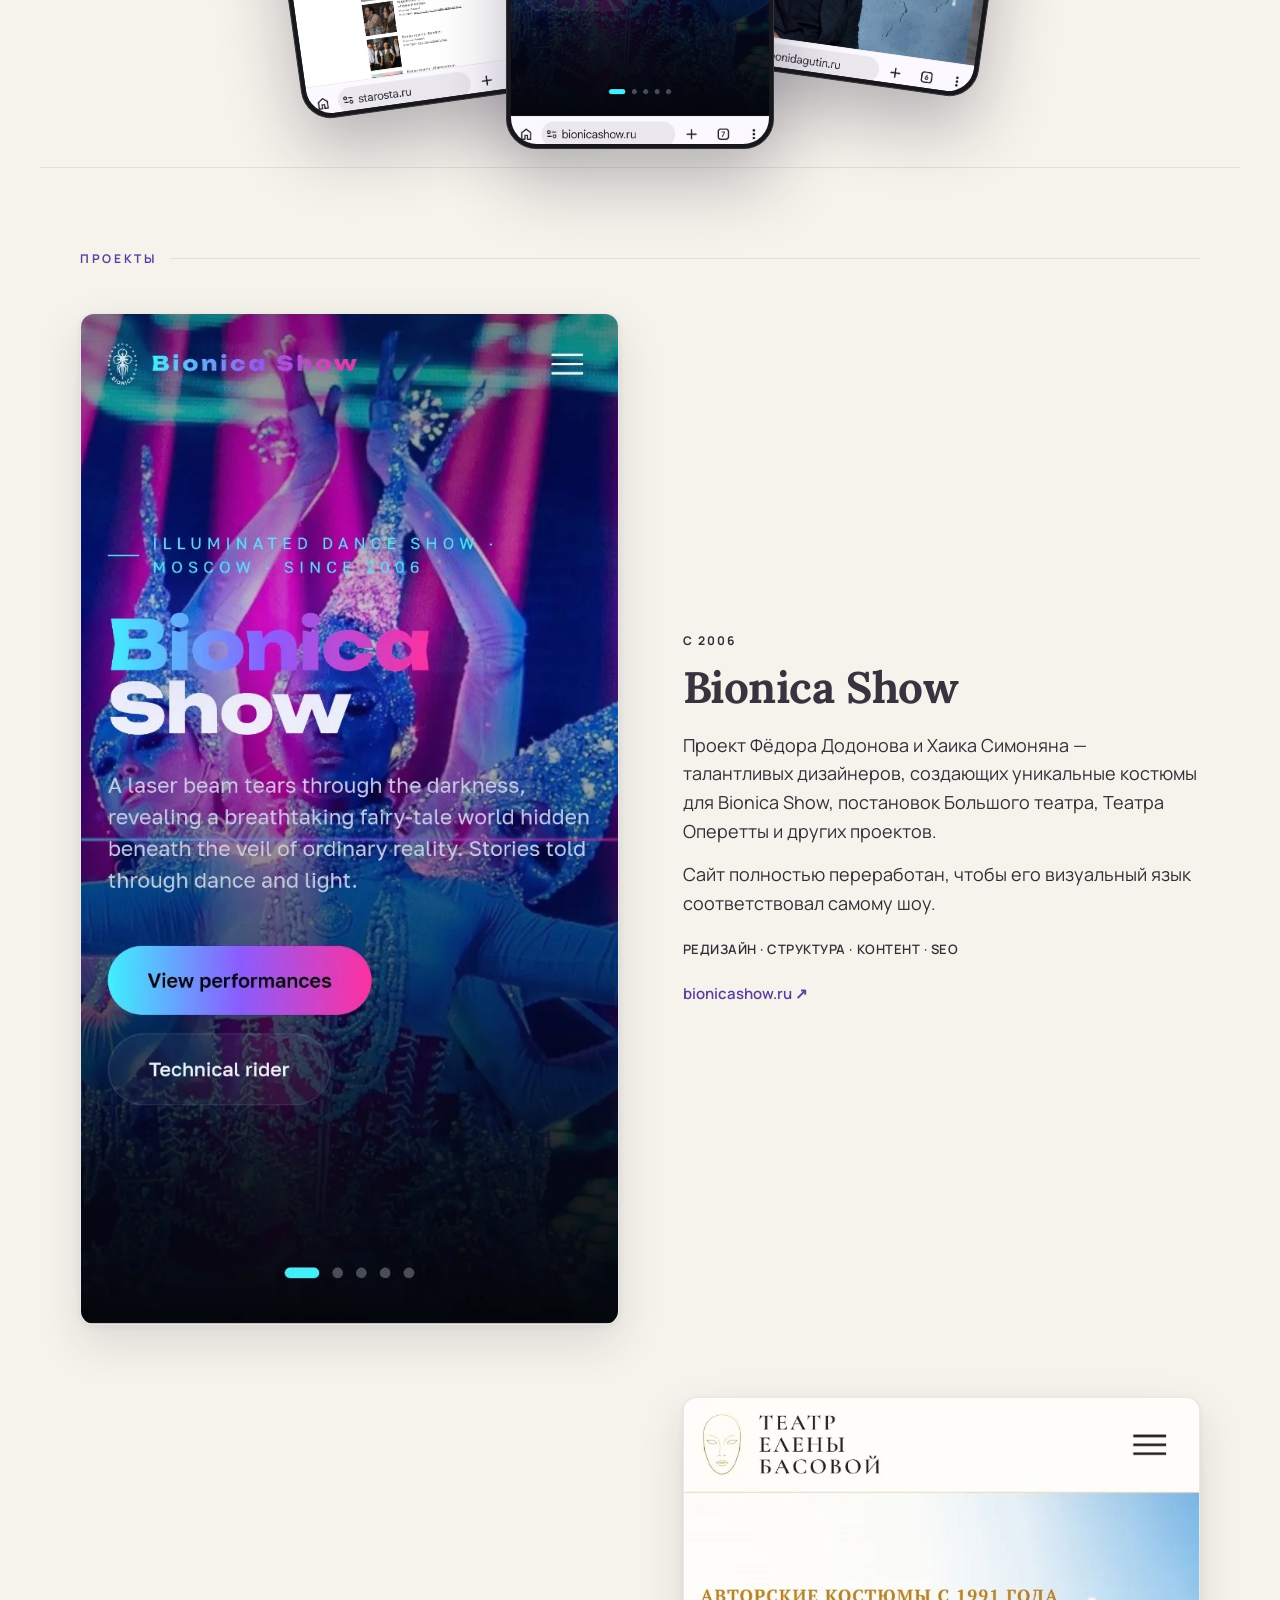
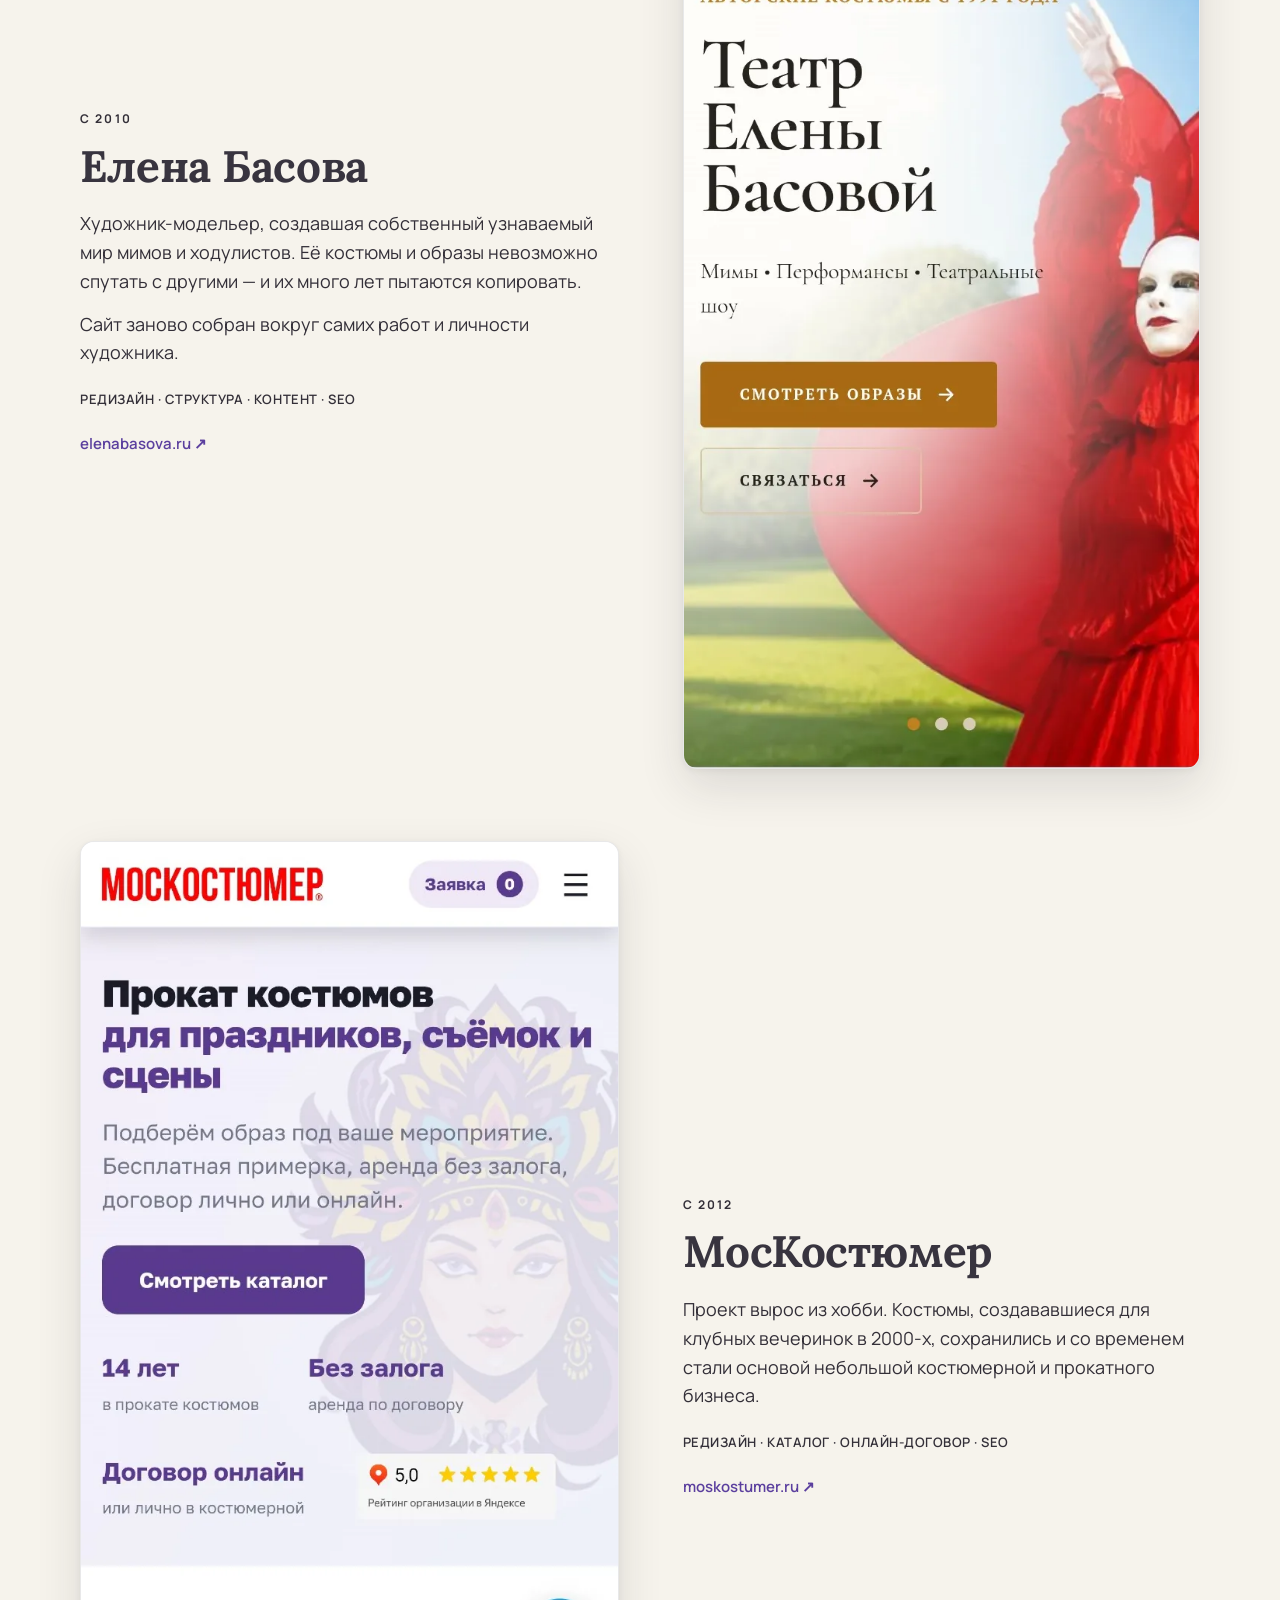
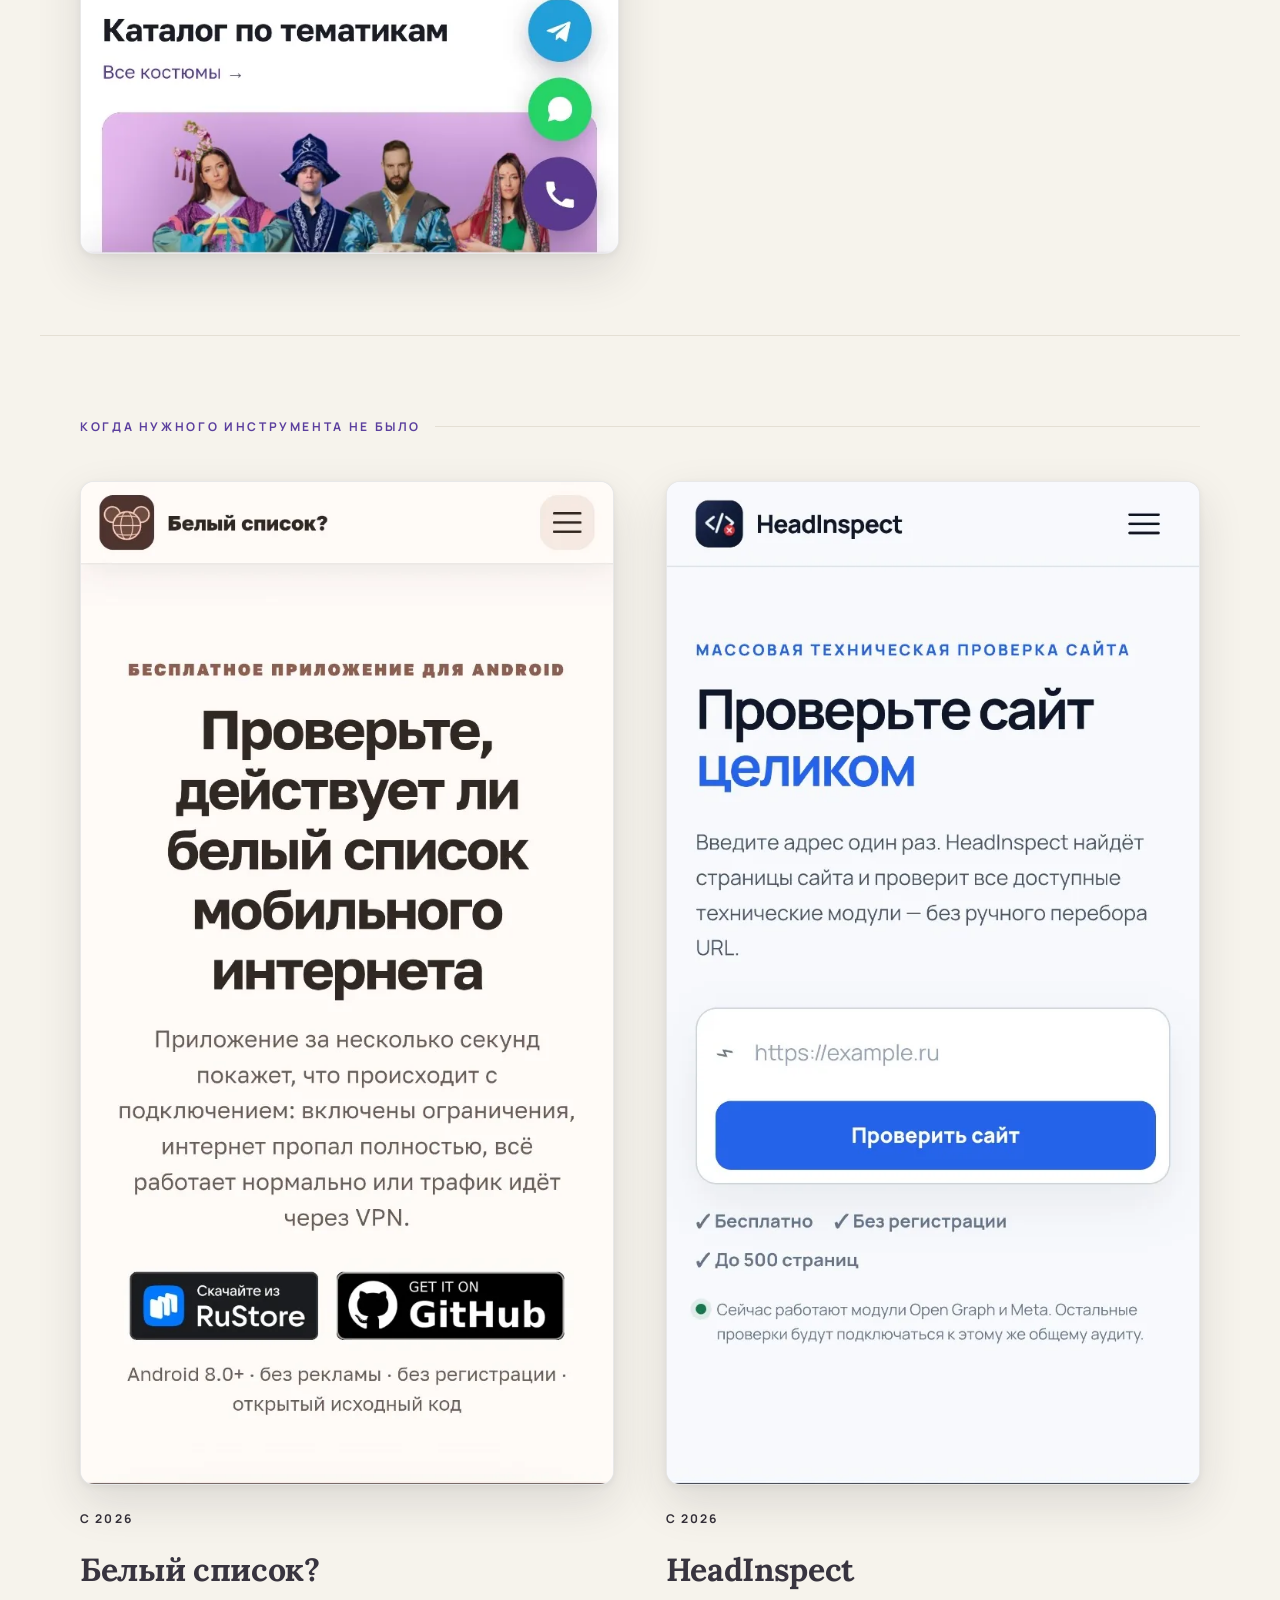
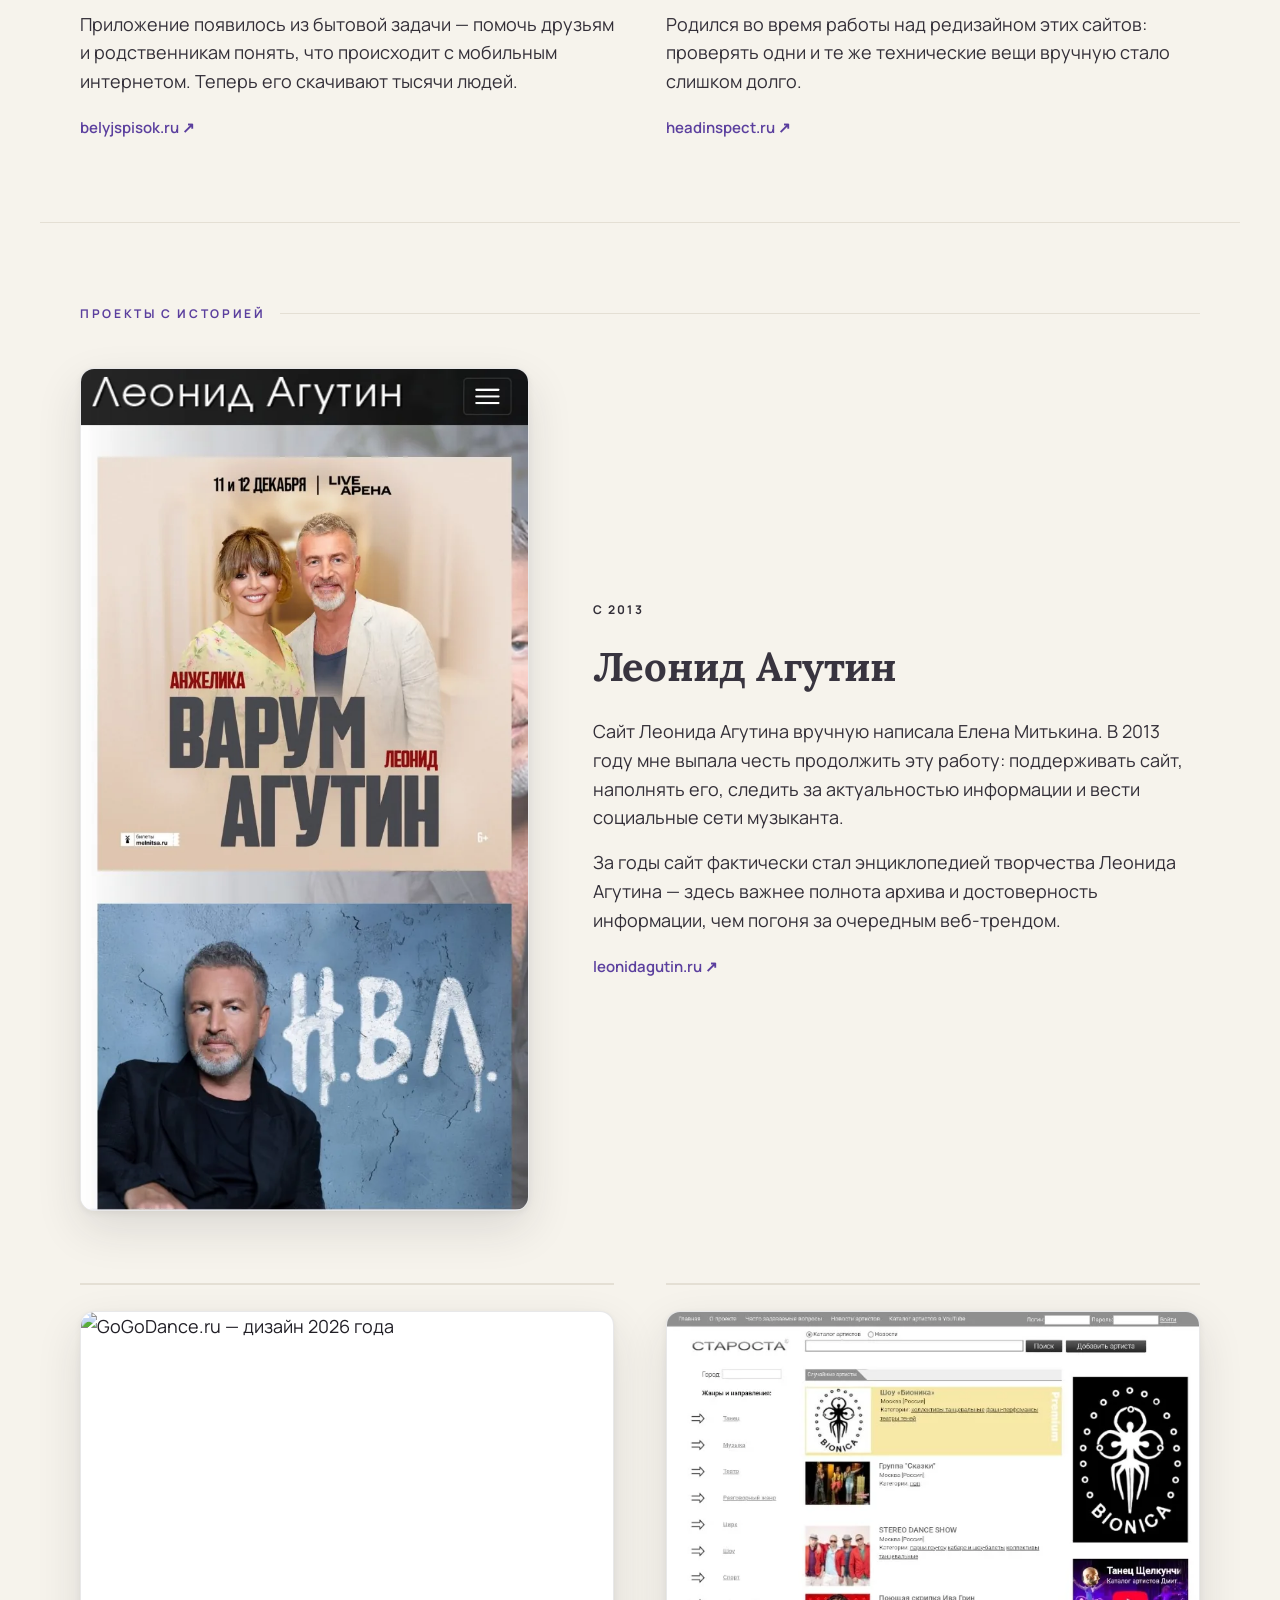
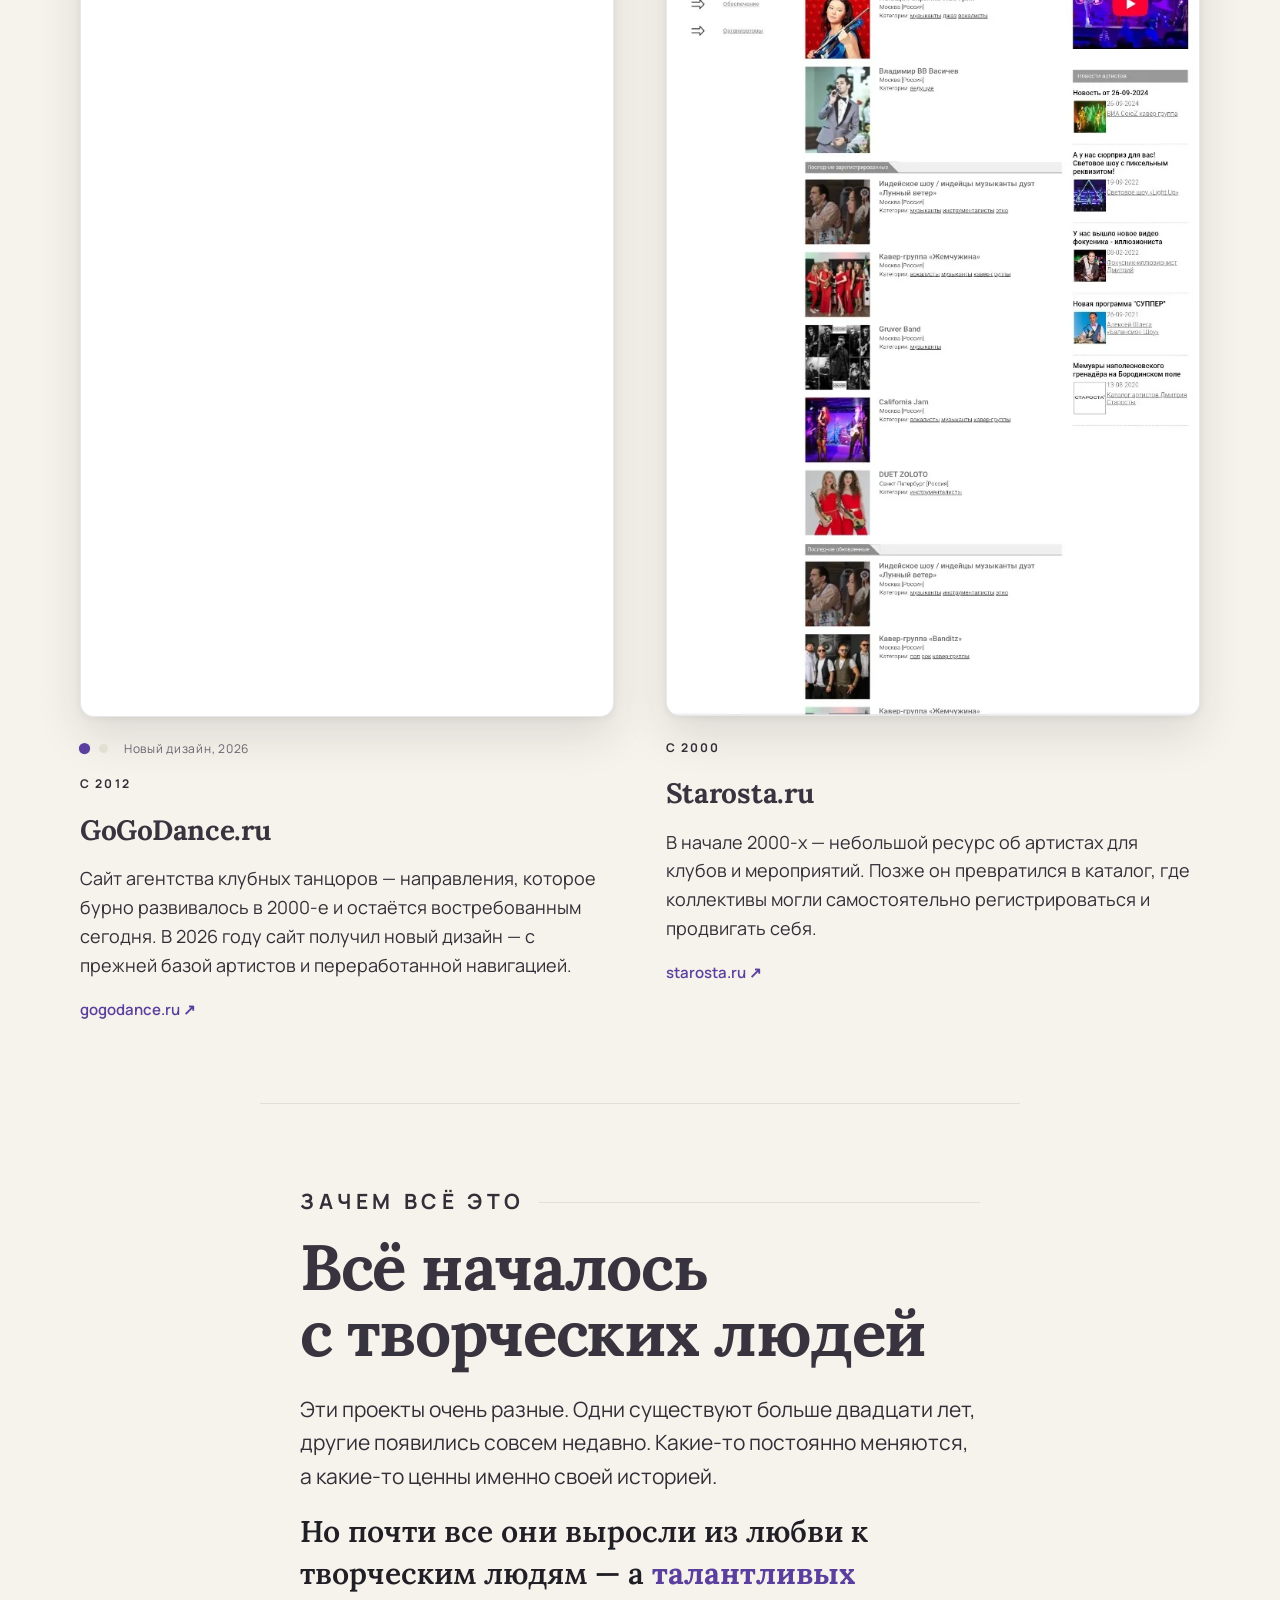
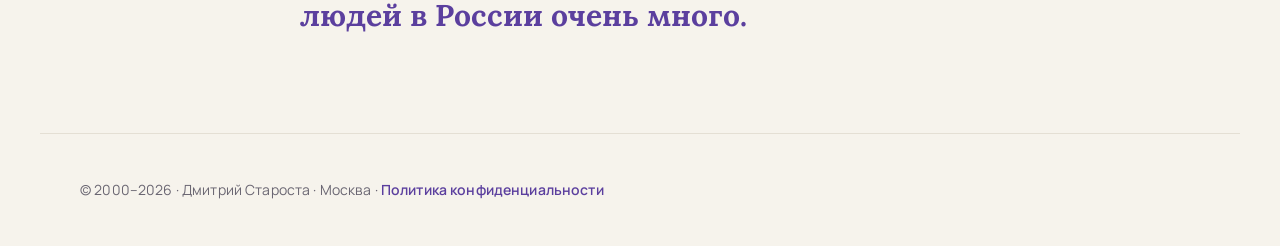
==== commit 9c9cca0a: "Add files via upload" ====
--- a/index.html
+++ b/index.html
@@ -40,7 +40,7 @@
   <meta name="twitter:description" content="Сайты, выросшие из людей и проектов, с которыми я работаю.">
   <meta name="twitter:image" content="https://dmitrystarosta.github.io/projects/images/og.jpg">
 
-  <link rel="stylesheet" href="styles.css?v=20260904-dark">
+  <link rel="stylesheet" href="styles.css?v=20260913-slider">
 
   <!-- Schema.org (JSON-LD) -->
   <script type="application/ld+json">
@@ -216,10 +216,16 @@
 
     <div class="history-duo">
       <article id="gogodance">
-        <img class="shot" src="images/1000093187-hero.webp" alt="GoGoDance.ru">
+        <figure class="shot-switch">
+          <div class="frame shot">
+            <img src="images/gogodance-2026-hero.webp" alt="GoGoDance.ru — дизайн 2026 года">
+            <img data-src="images/1000093187-hero.webp" alt="GoGoDance.ru — дизайн до 2026 года" hidden>
+          </div>
+          <div class="shot-dots" data-labels="Новый дизайн, 2026|Как было до 2026"></div>
+        </figure>
         <p class="year">С 2012</p>
         <h2>GoGoDance.ru</h2>
-        <p>Сайт агентства клубных танцоров — направления, которое бурно развивалось в 2000-е и остаётся востребованным сегодня. Его новое поколение ещё впереди.</p>
+        <p>Сайт агентства клубных танцоров — направления, которое бурно развивалось в 2000-е и остаётся востребованным сегодня. В 2026 году сайт получил новый дизайн — с прежней базой артистов и переработанной навигацией.</p>
         <a class="link-out" href="https://gogodance.ru">gogodance.ru ↗</a>
       </article>
       <article id="starosta">
@@ -243,7 +249,7 @@
 </main>
 
 <footer class="wrap">
-  © 2000–2026 · Дмитрий Староста · Москва · <a href="privacy/">Политика конфиденциальности</a>
+  <span class="foot-credit">© 2000–2026 · Дмитрий Староста · Москва</span><span class="foot-sep"> · </span><a href="privacy/">Политика конфиденциальности</a>
 </footer>
 
 <!-- ===================== УВЕДОМЛЕНИЕ О ВЕБ-АНАЛИТИКЕ ================= -->
@@ -255,6 +261,6 @@
   </div>
 </div>
 
-<script src="script.js?v=20260826-1600"></script>
+<script src="script.js?v=20260913-slider"></script>
 </body>
 </html>
--- a/styles.css
+++ b/styles.css
@@ -314,6 +314,10 @@
   .project .copy,.history-main > div{order:2}
   .duo,.history-duo{grid-template-columns:1fr;gap:var(--gap-proj)}
   .history-duo article{border-top:none;padding-top:0}
+
+  /* подвал: ссылка на политику — отдельной строкой, разделитель убираем */
+  footer .foot-sep{display:none}
+  footer a{display:block;width:fit-content;margin-top:8px}
 }
 
 /* мелкая донастройка телефона */
@@ -381,6 +385,49 @@
 .doc .meta p{color:var(--muted);margin:0 0 4px}
 
 /* =========================================================================
+   ПЕРЕКЛЮЧАТЕЛЬ СКРИНШОТОВ (.shot-switch)
+   Компонент на любое число кадров. Разметка:
+     <figure class="shot-switch">
+       <div class="frame shot">
+         <img src="новый.webp" alt="…">
+         <img data-src="старый.webp" alt="…" hidden>
+       </div>
+       <div class="shot-dots" data-labels="Подпись 1|Подпись 2"></div>
+     </figure>
+   Точки рисует script.js. Без JS точек нет и виден первый кадр.
+   ========================================================================= */
+.shot-switch{margin:0}
+
+/* пропорция задана жёстко — высота карточки известна до загрузки картинок,
+   поэтому соседние блоки не прыгают */
+.shot-switch .frame{position:relative;aspect-ratio:691/1301;overflow:hidden}
+.shot-switch .frame img{
+  position:absolute;inset:0;width:100%;height:100%;
+  object-fit:cover;border-radius:inherit;
+}
+.shot-switch .frame img[hidden]{display:none}
+
+.shot-dots{display:none;align-items:center;gap:10px;margin:14px 0 16px}
+.shot-switch.ready .shot-dots{display:flex}
+
+.shot-dots button{
+  position:relative;box-sizing:content-box;
+  -webkit-appearance:none;appearance:none;cursor:pointer;
+  width:9px;height:9px;padding:0;border:0;border-radius:50%;
+  background:var(--line);outline-offset:6px;
+  transition:background .2s ease, transform .2s ease;
+}
+/* видимая точка 9px, зона нажатия ~37px — чтобы уверенно попадать пальцем */
+.shot-dots button::before{
+  content:"";position:absolute;left:50%;top:50%;
+  width:37px;height:37px;transform:translate(-50%,-50%);
+}
+.shot-dots button:hover{background:var(--muted)}
+.shot-dots button[aria-pressed="true"]{background:var(--accent);transform:scale(1.25)}
+
+.shot-caption{font-size:12px;letter-spacing:.06em;color:var(--muted);margin-left:6px}
+
+/* =========================================================================
    ТЁМНАЯ ТЕМА — «ночная бумага»
    Включается автоматически по системной настройке устройства.
    Всё сделано переопределением переменных и нескольких мест,
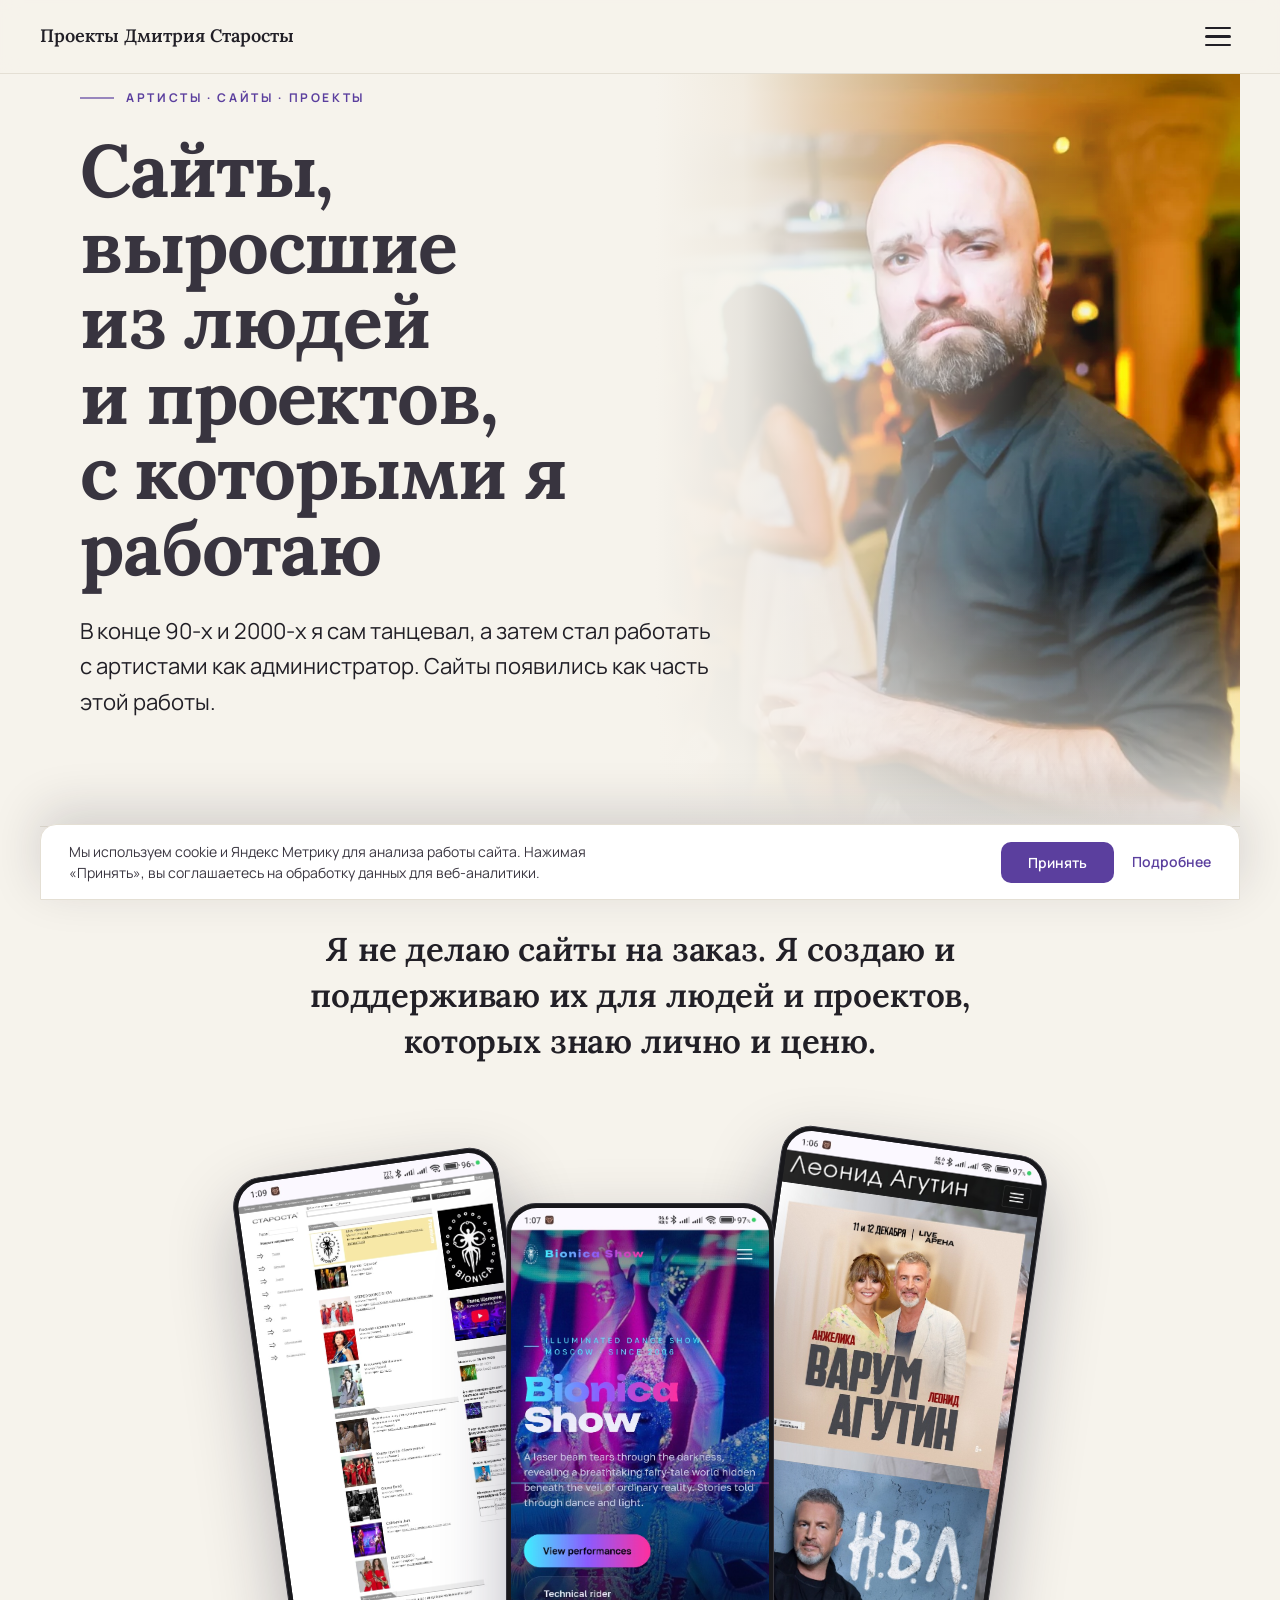
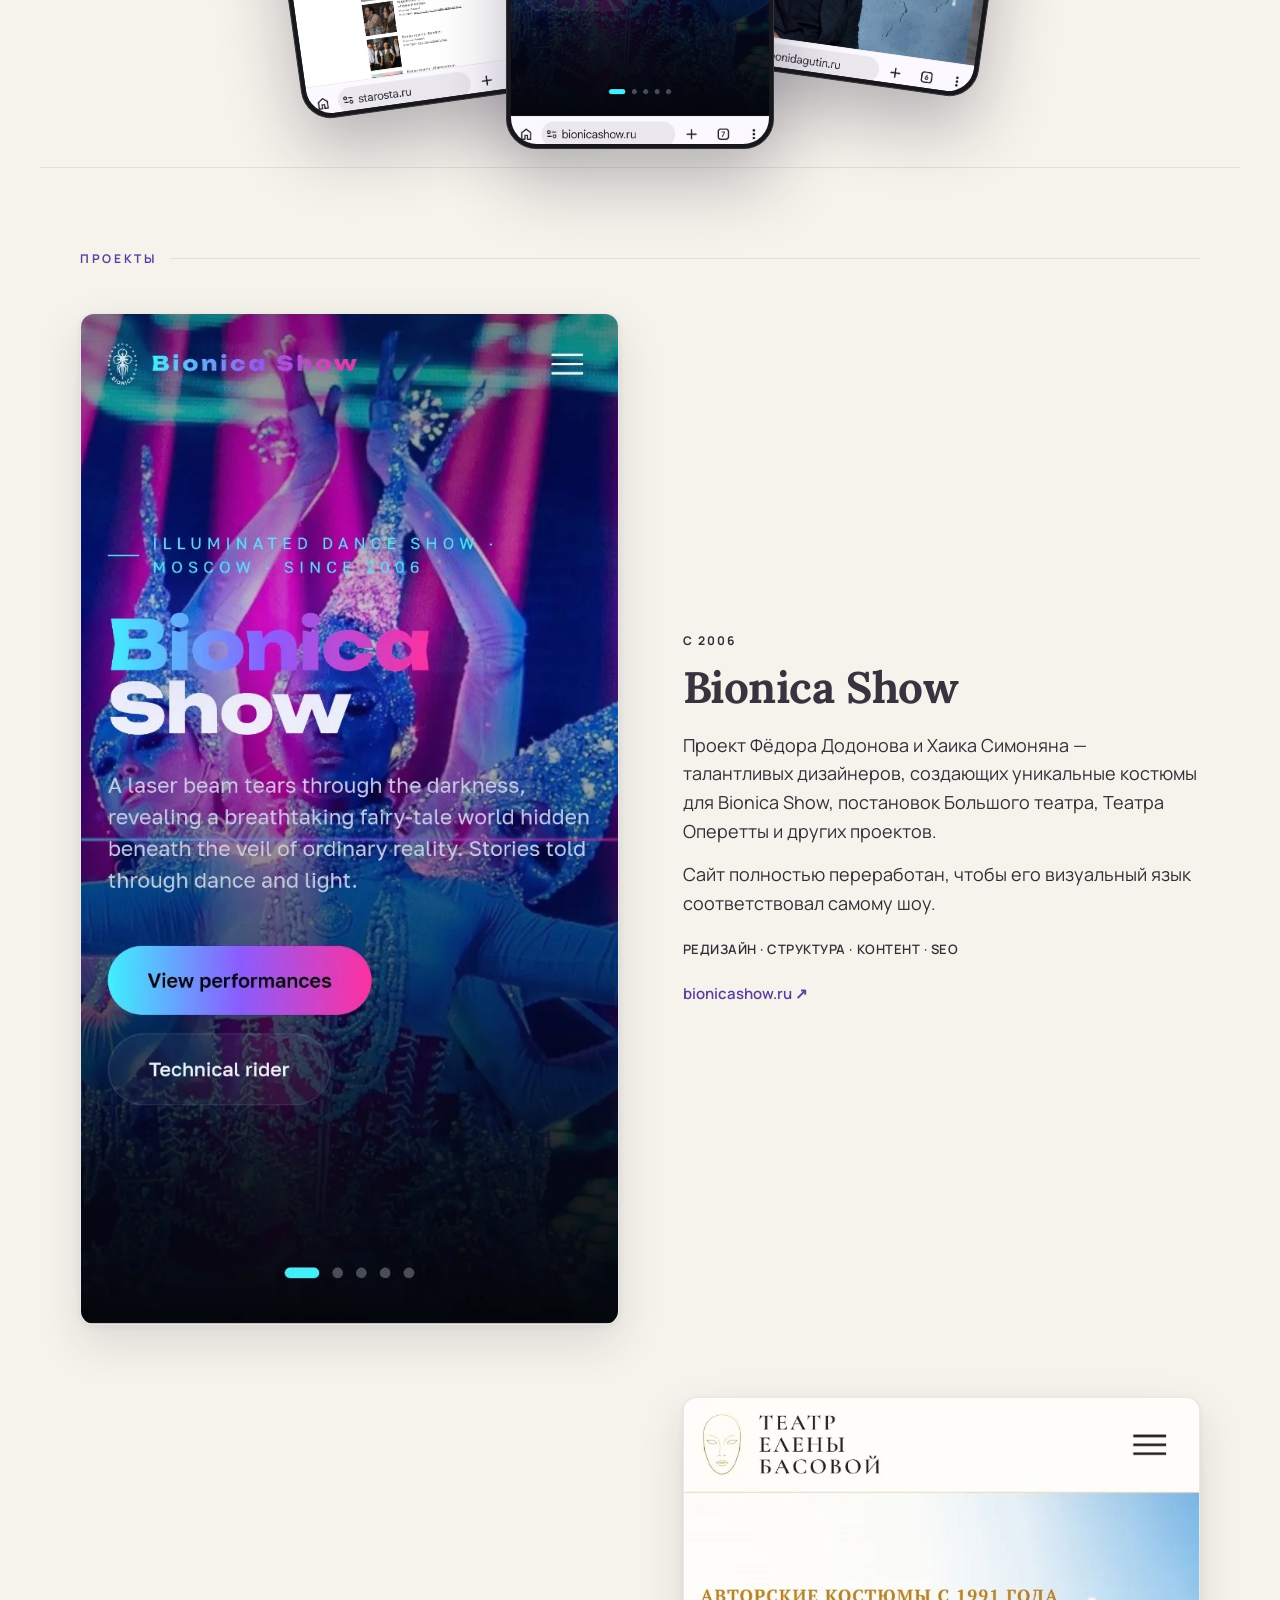
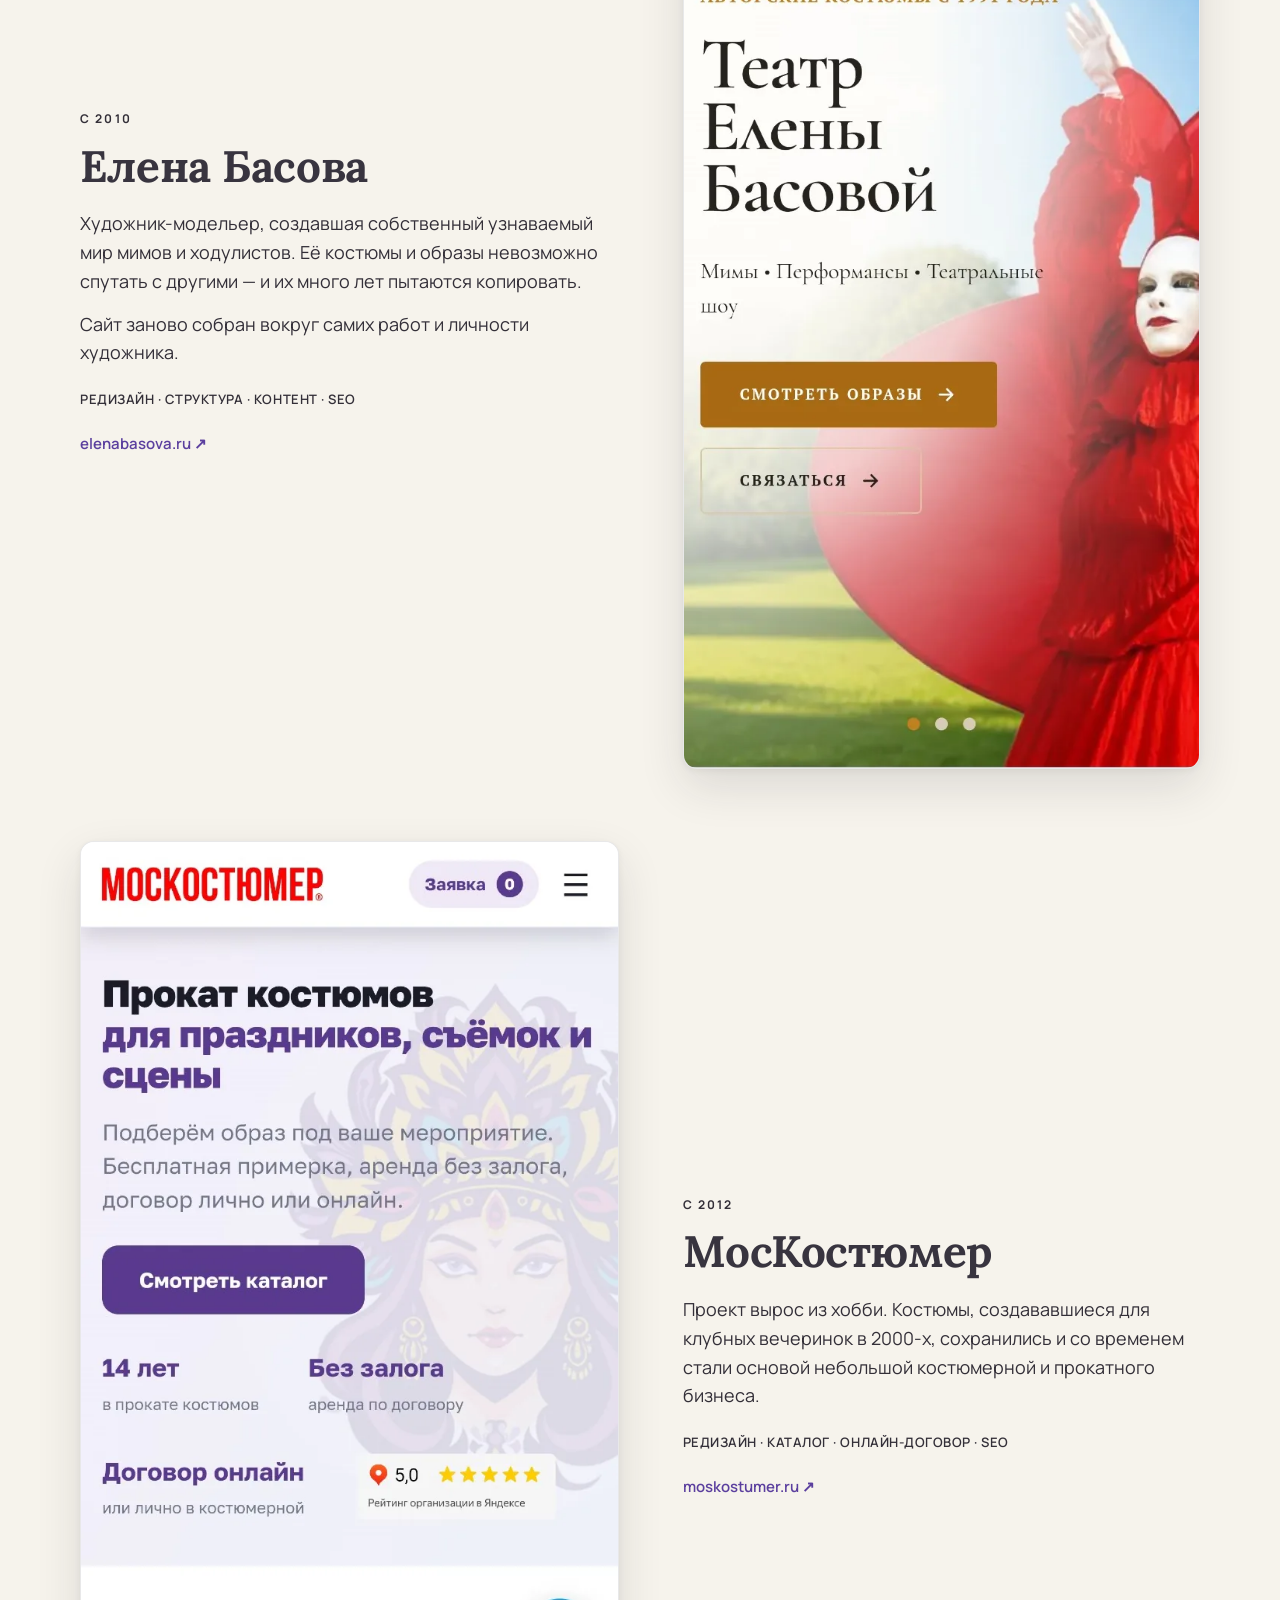
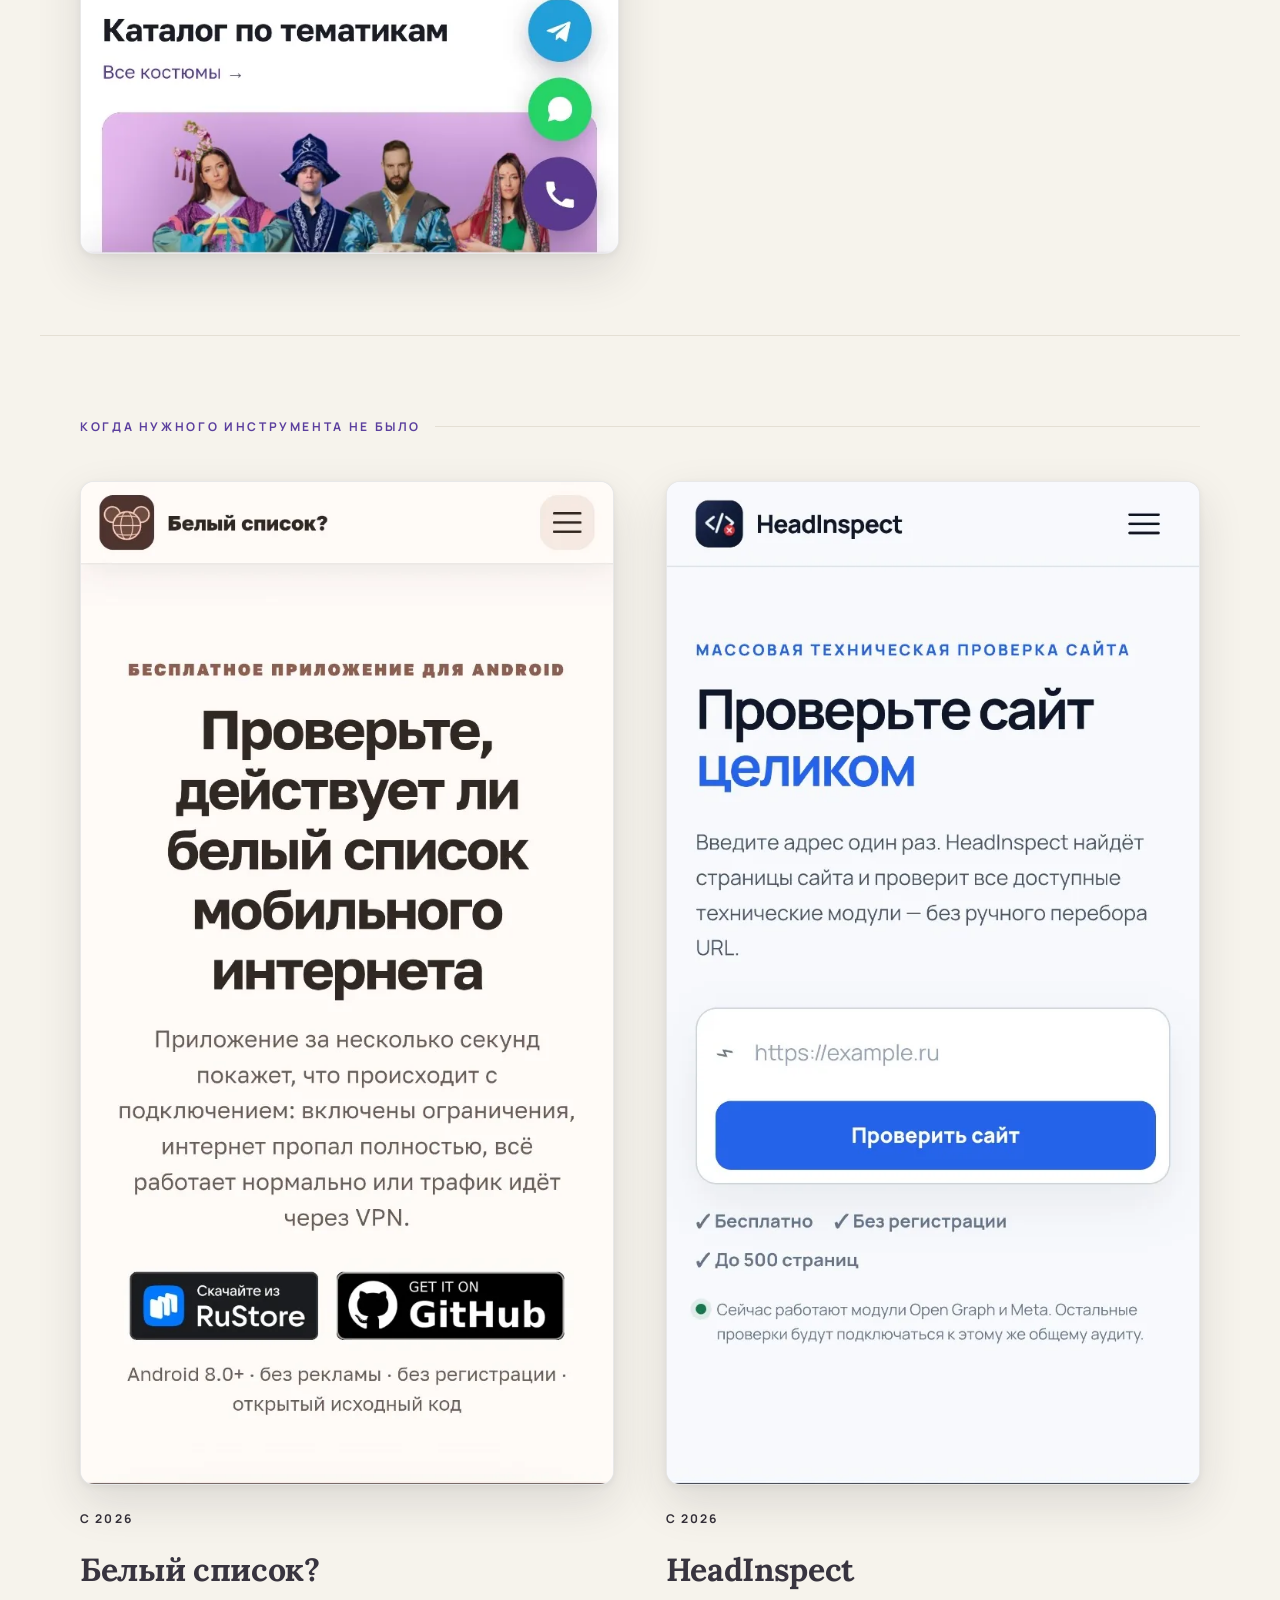
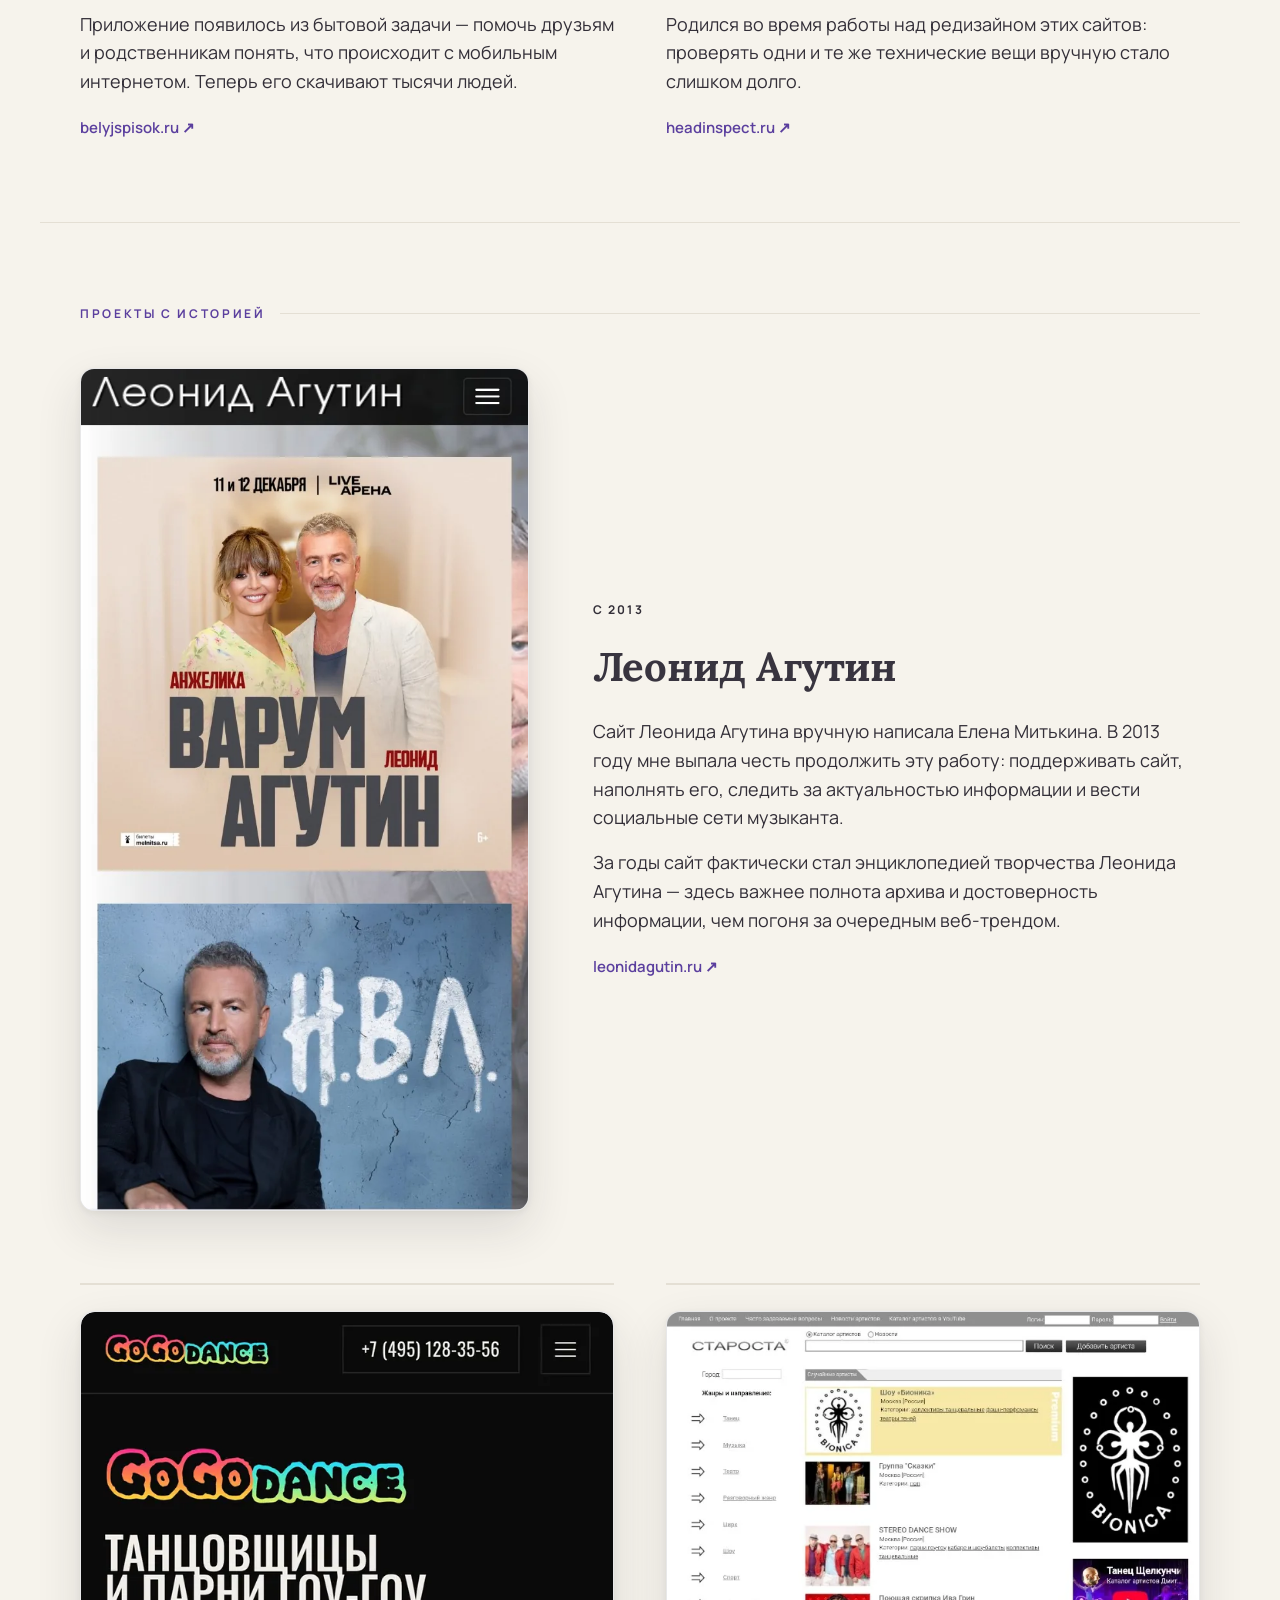
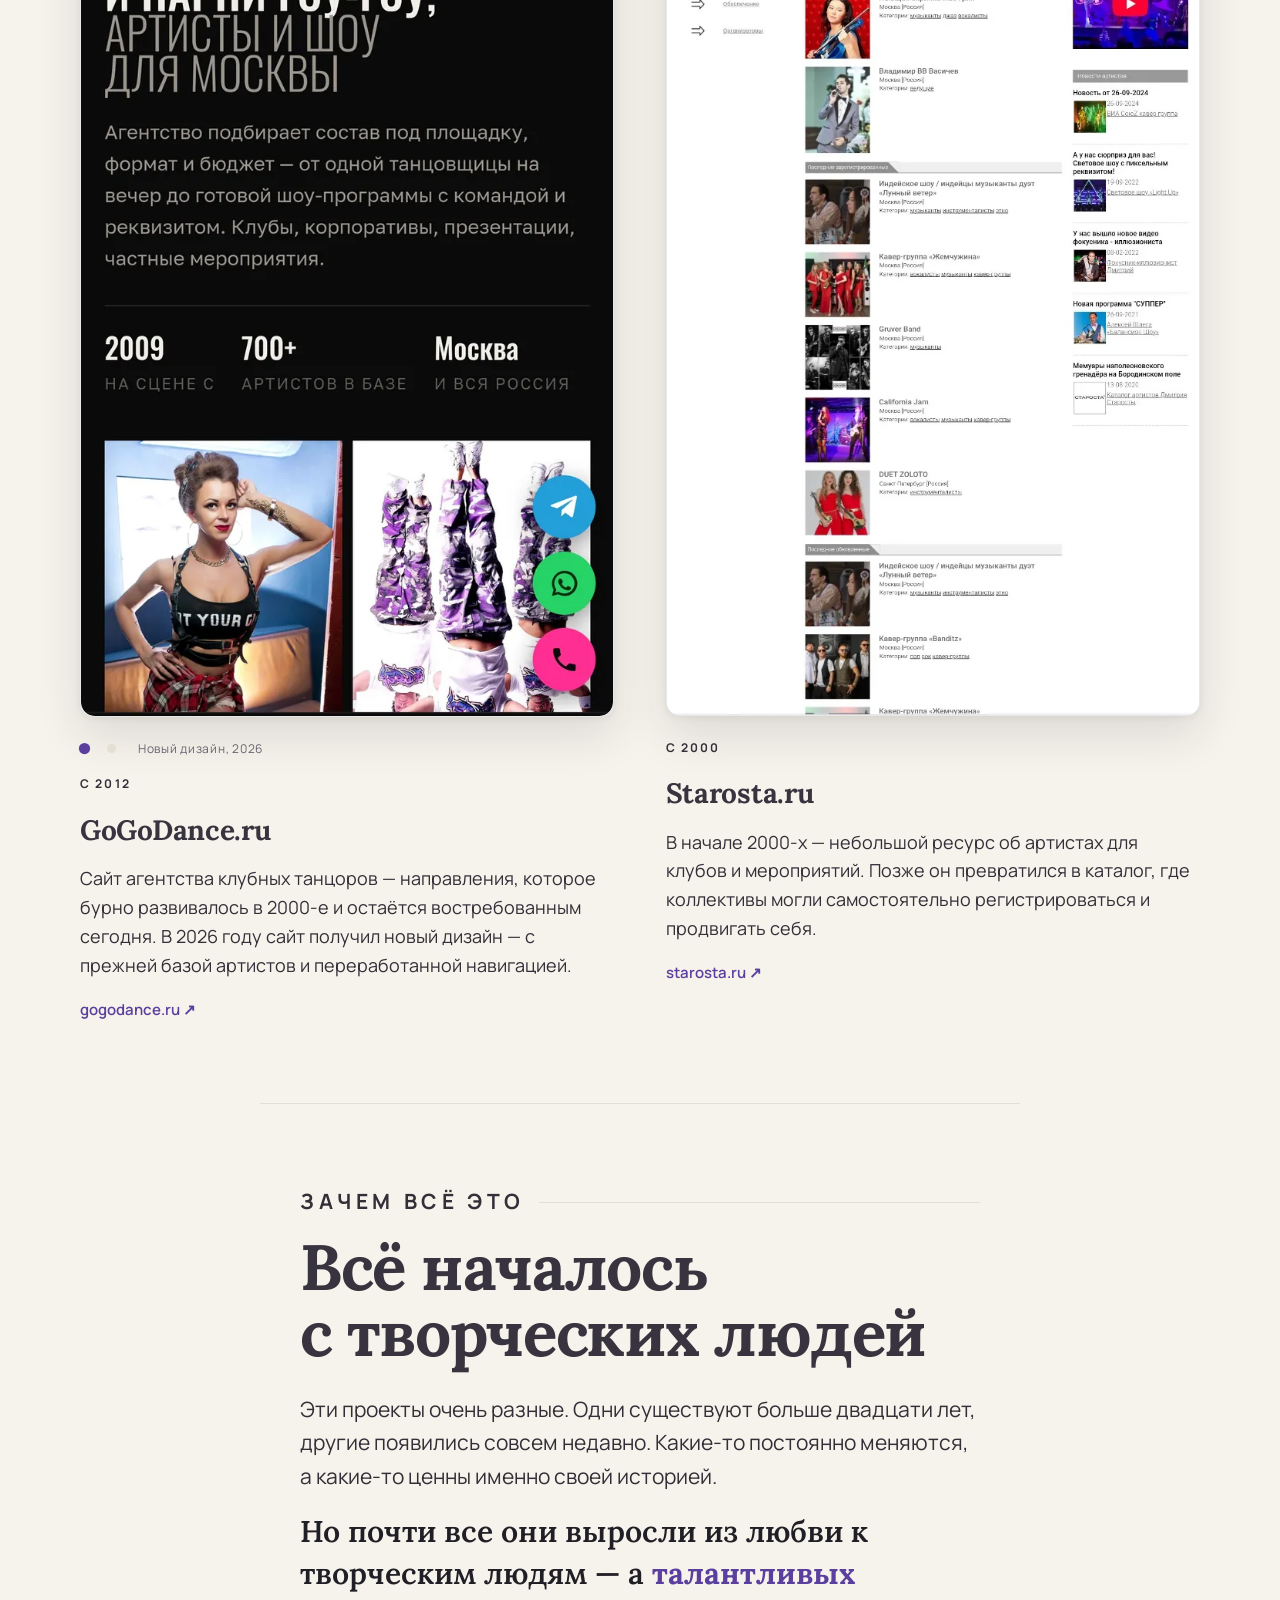
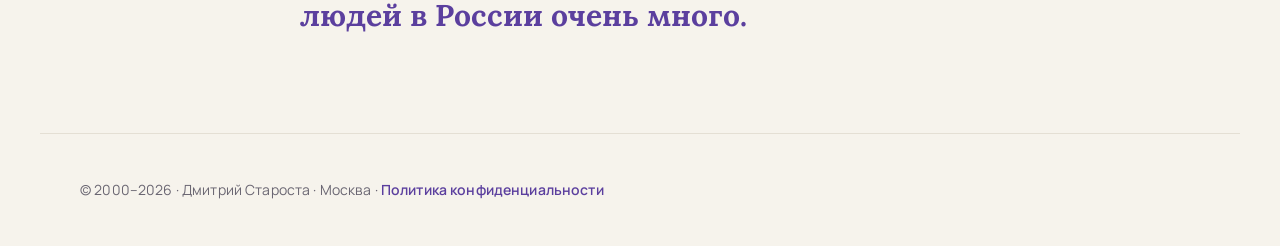
==== commit 1f72c928: "Add files via upload" ====
--- a/index.html
+++ b/index.html
@@ -40,7 +40,7 @@
   <meta name="twitter:description" content="Сайты, выросшие из людей и проектов, с которыми я работаю.">
   <meta name="twitter:image" content="https://dmitrystarosta.github.io/projects/images/og.jpg">
 
-  <link rel="stylesheet" href="styles.css?v=20260913-slider">
+  <link rel="stylesheet" href="styles.css?v=20260913-slider2">
 
   <!-- Schema.org (JSON-LD) -->
   <script type="application/ld+json">
@@ -261,6 +261,6 @@
   </div>
 </div>
 
-<script src="script.js?v=20260913-slider"></script>
+<script src="script.js?v=20260913-slider2"></script>
 </body>
 </html>
--- a/styles.css
+++ b/styles.css
@@ -400,14 +400,14 @@
 
 /* пропорция задана жёстко — высота карточки известна до загрузки картинок,
    поэтому соседние блоки не прыгают */
-.shot-switch .frame{position:relative;aspect-ratio:691/1301;overflow:hidden}
+.shot-switch .frame{position:relative;aspect-ratio:691/1301;overflow:hidden;touch-action:pan-y}
 .shot-switch .frame img{
   position:absolute;inset:0;width:100%;height:100%;
   object-fit:cover;border-radius:inherit;
 }
 .shot-switch .frame img[hidden]{display:none}
 
-.shot-dots{display:none;align-items:center;gap:10px;margin:14px 0 16px}
+.shot-dots{display:none;align-items:center;gap:18px;margin:14px 0 16px}
 .shot-switch.ready .shot-dots{display:flex}
 
 .shot-dots button{
@@ -417,15 +417,17 @@
   background:var(--line);outline-offset:6px;
   transition:background .2s ease, transform .2s ease;
 }
-/* видимая точка 9px, зона нажатия ~37px — чтобы уверенно попадать пальцем */
+/* Зона нажатия больше видимой точки: 27px = 9px точка + 18px промежуток.
+   Ширина ровно по шагу между точками — зоны соседей стыкуются, но НЕ
+   перекрываются, иначе соседняя точка перехватывает клики по этой. */
 .shot-dots button::before{
   content:"";position:absolute;left:50%;top:50%;
-  width:37px;height:37px;transform:translate(-50%,-50%);
+  width:27px;height:44px;transform:translate(-50%,-50%);
 }
 .shot-dots button:hover{background:var(--muted)}
 .shot-dots button[aria-pressed="true"]{background:var(--accent);transform:scale(1.25)}
 
-.shot-caption{font-size:12px;letter-spacing:.06em;color:var(--muted);margin-left:6px}
+.shot-caption{font-size:12px;letter-spacing:.06em;color:var(--muted);margin-left:4px}
 
 /* =========================================================================
    ТЁМНАЯ ТЕМА — «ночная бумага»
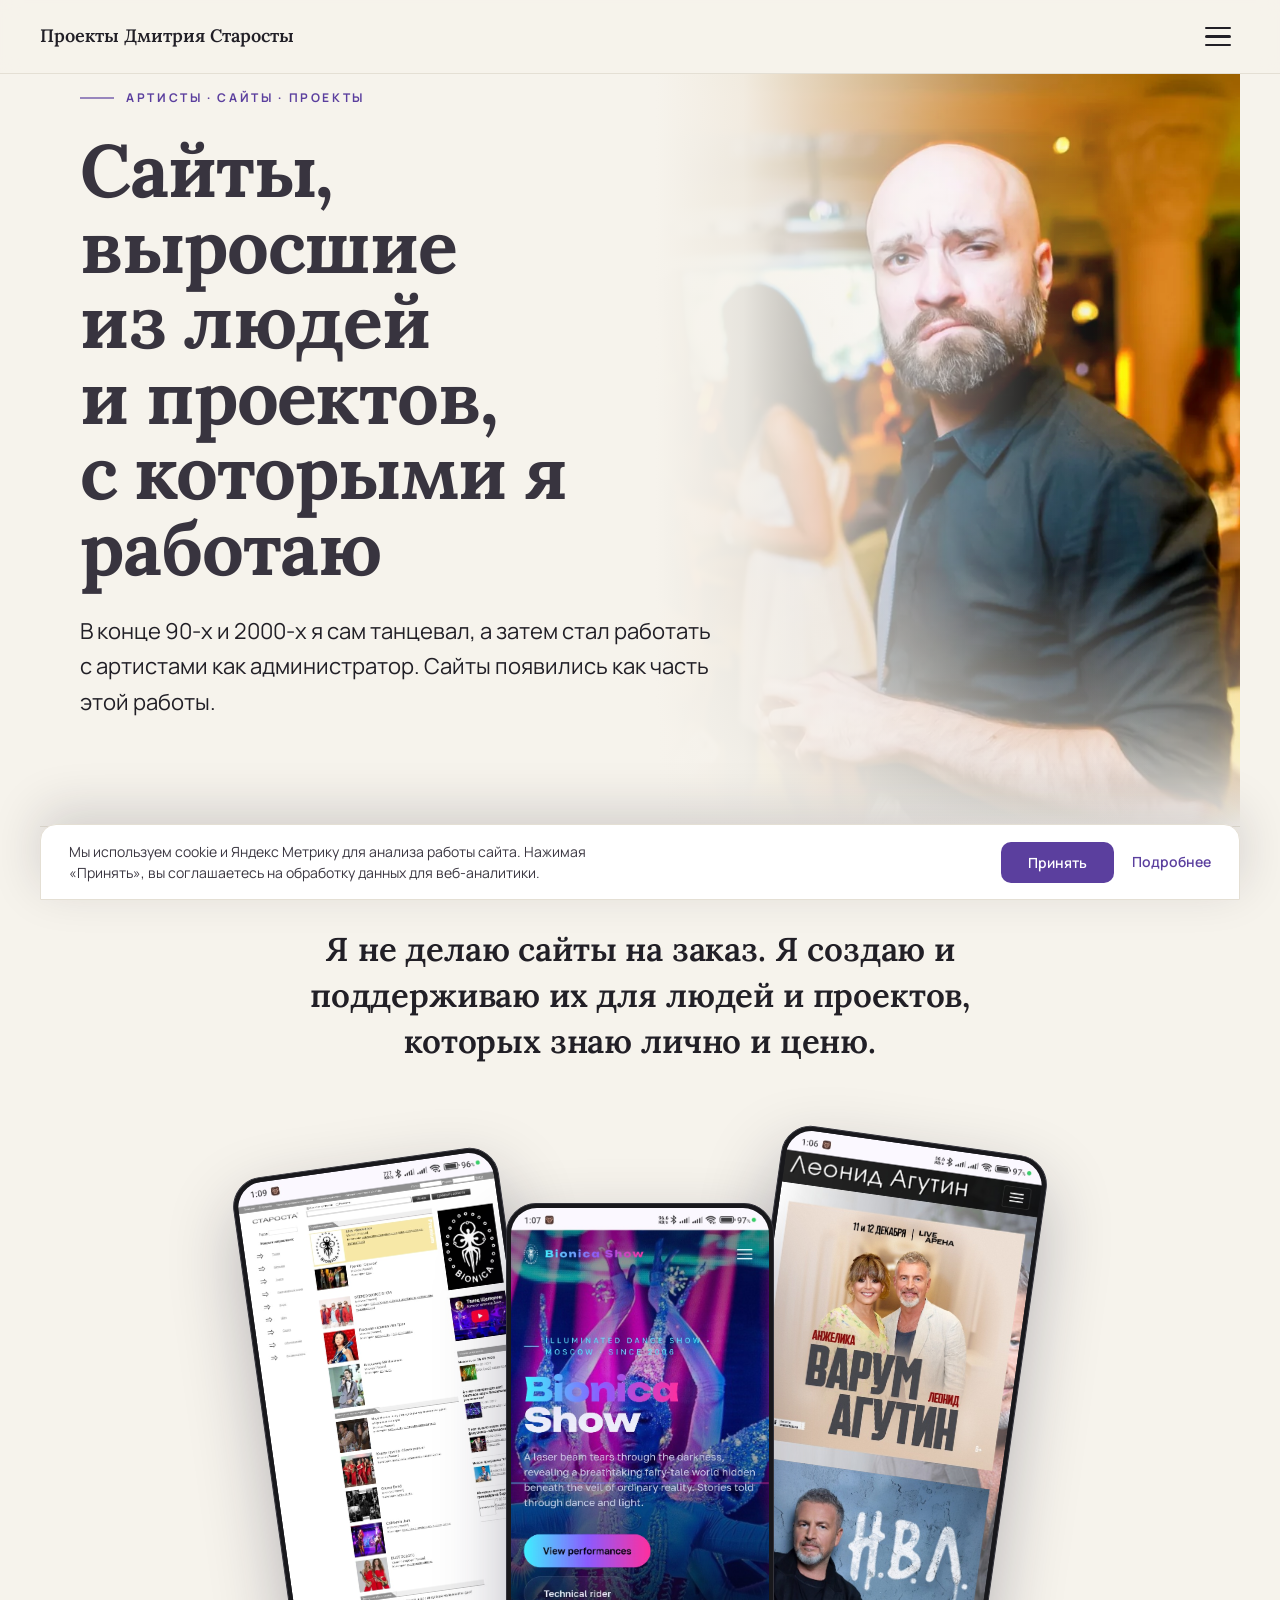
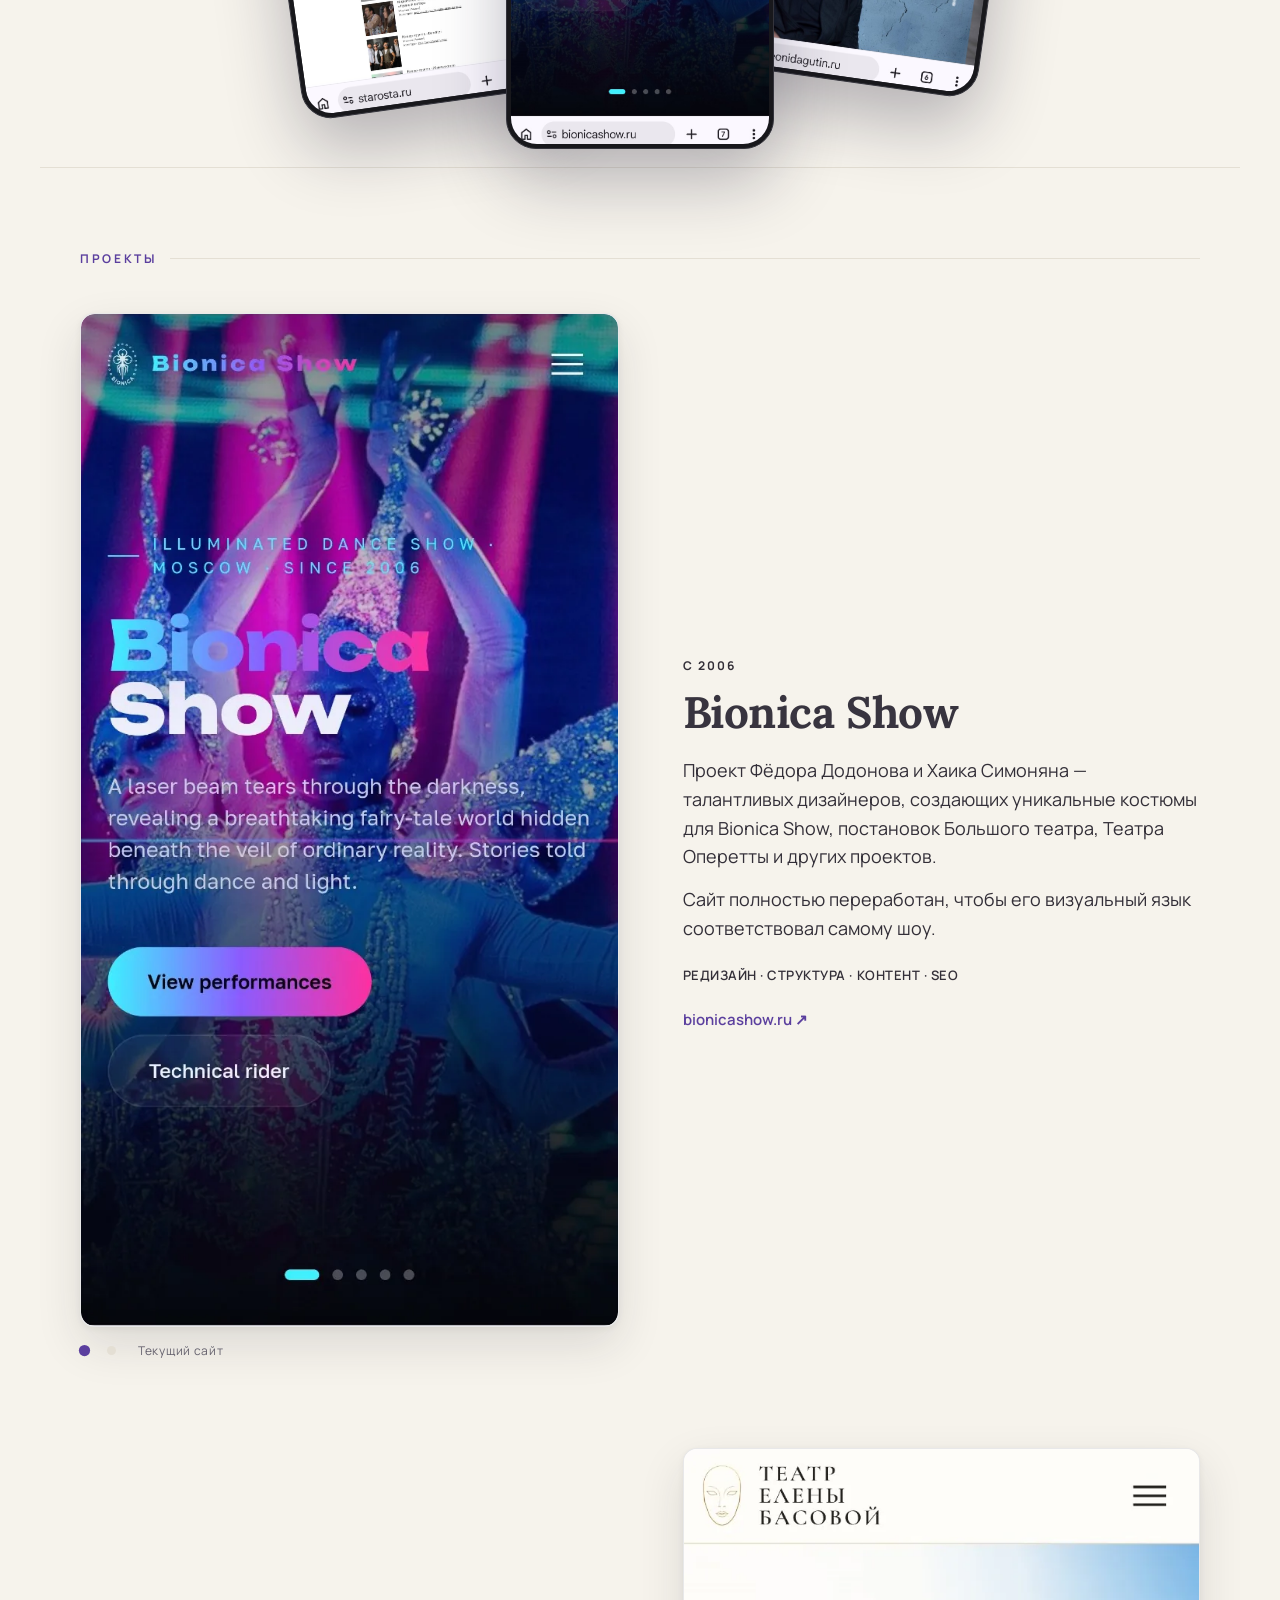
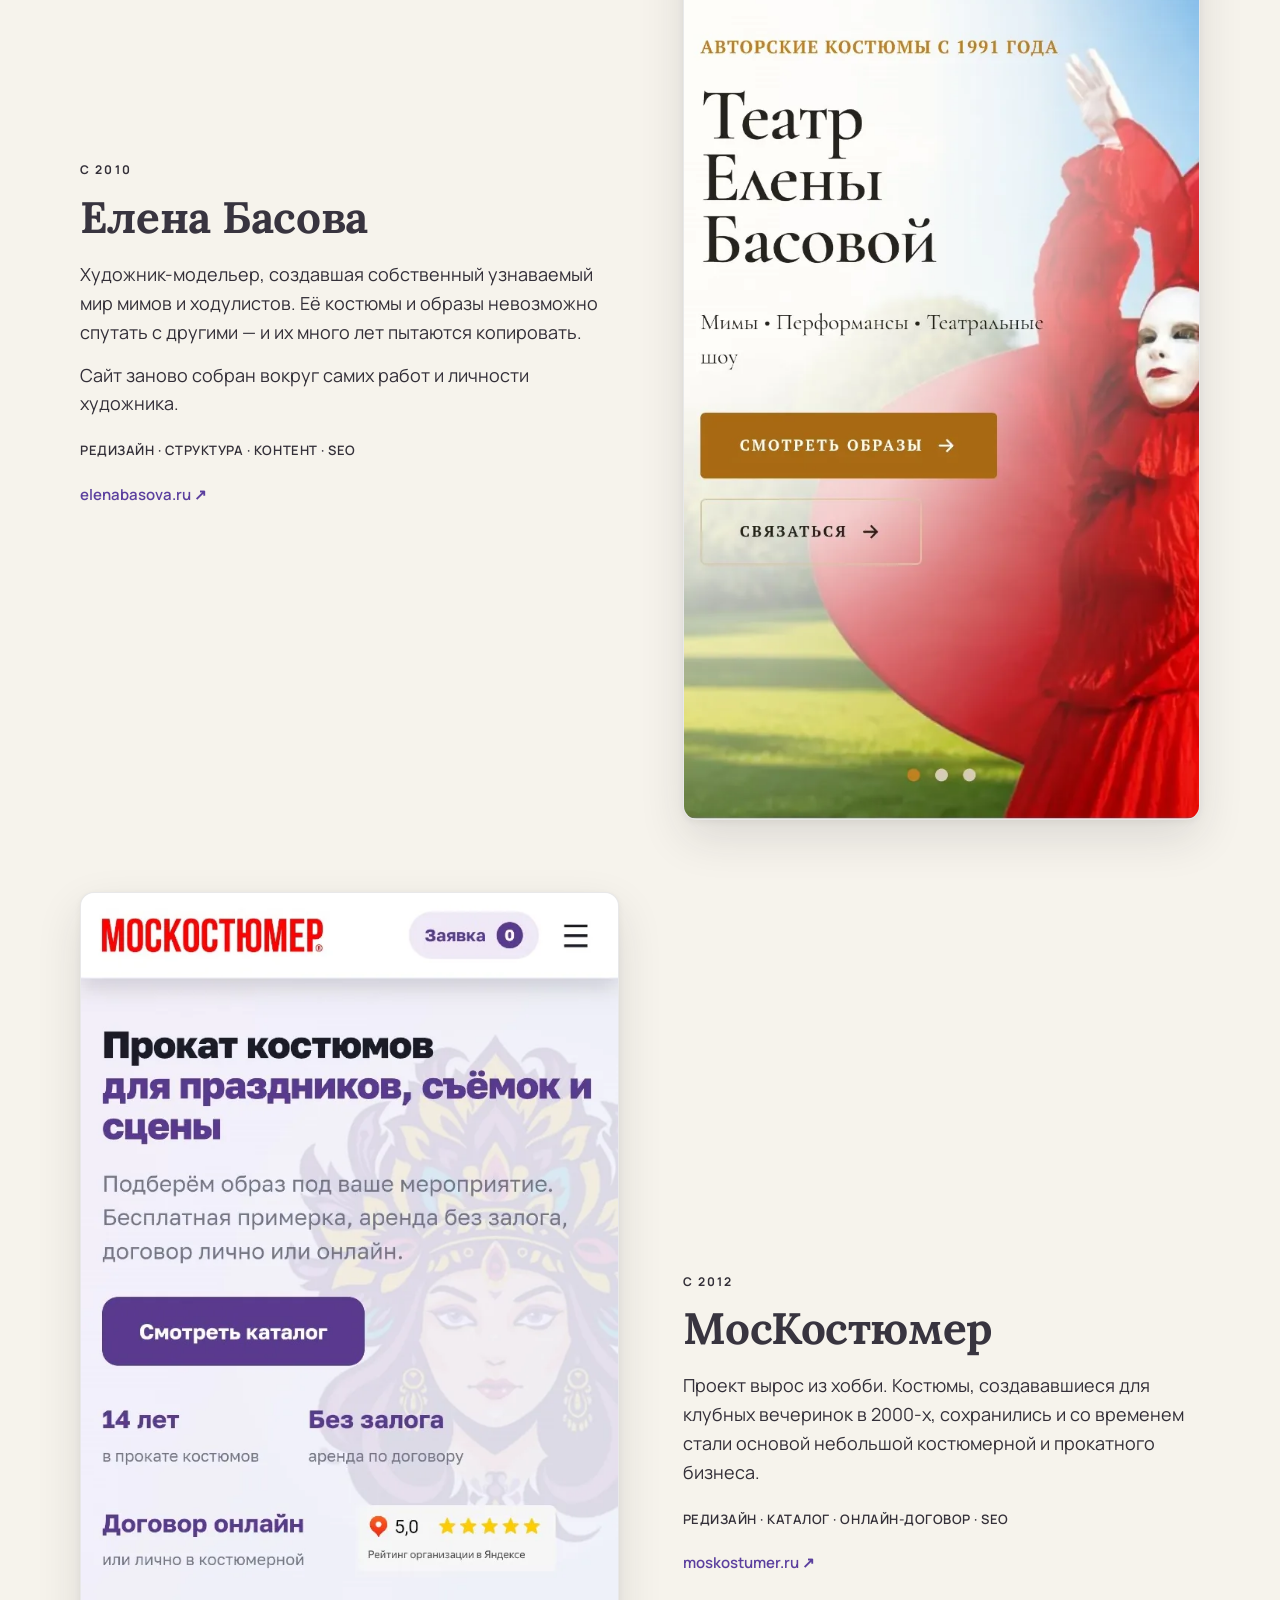
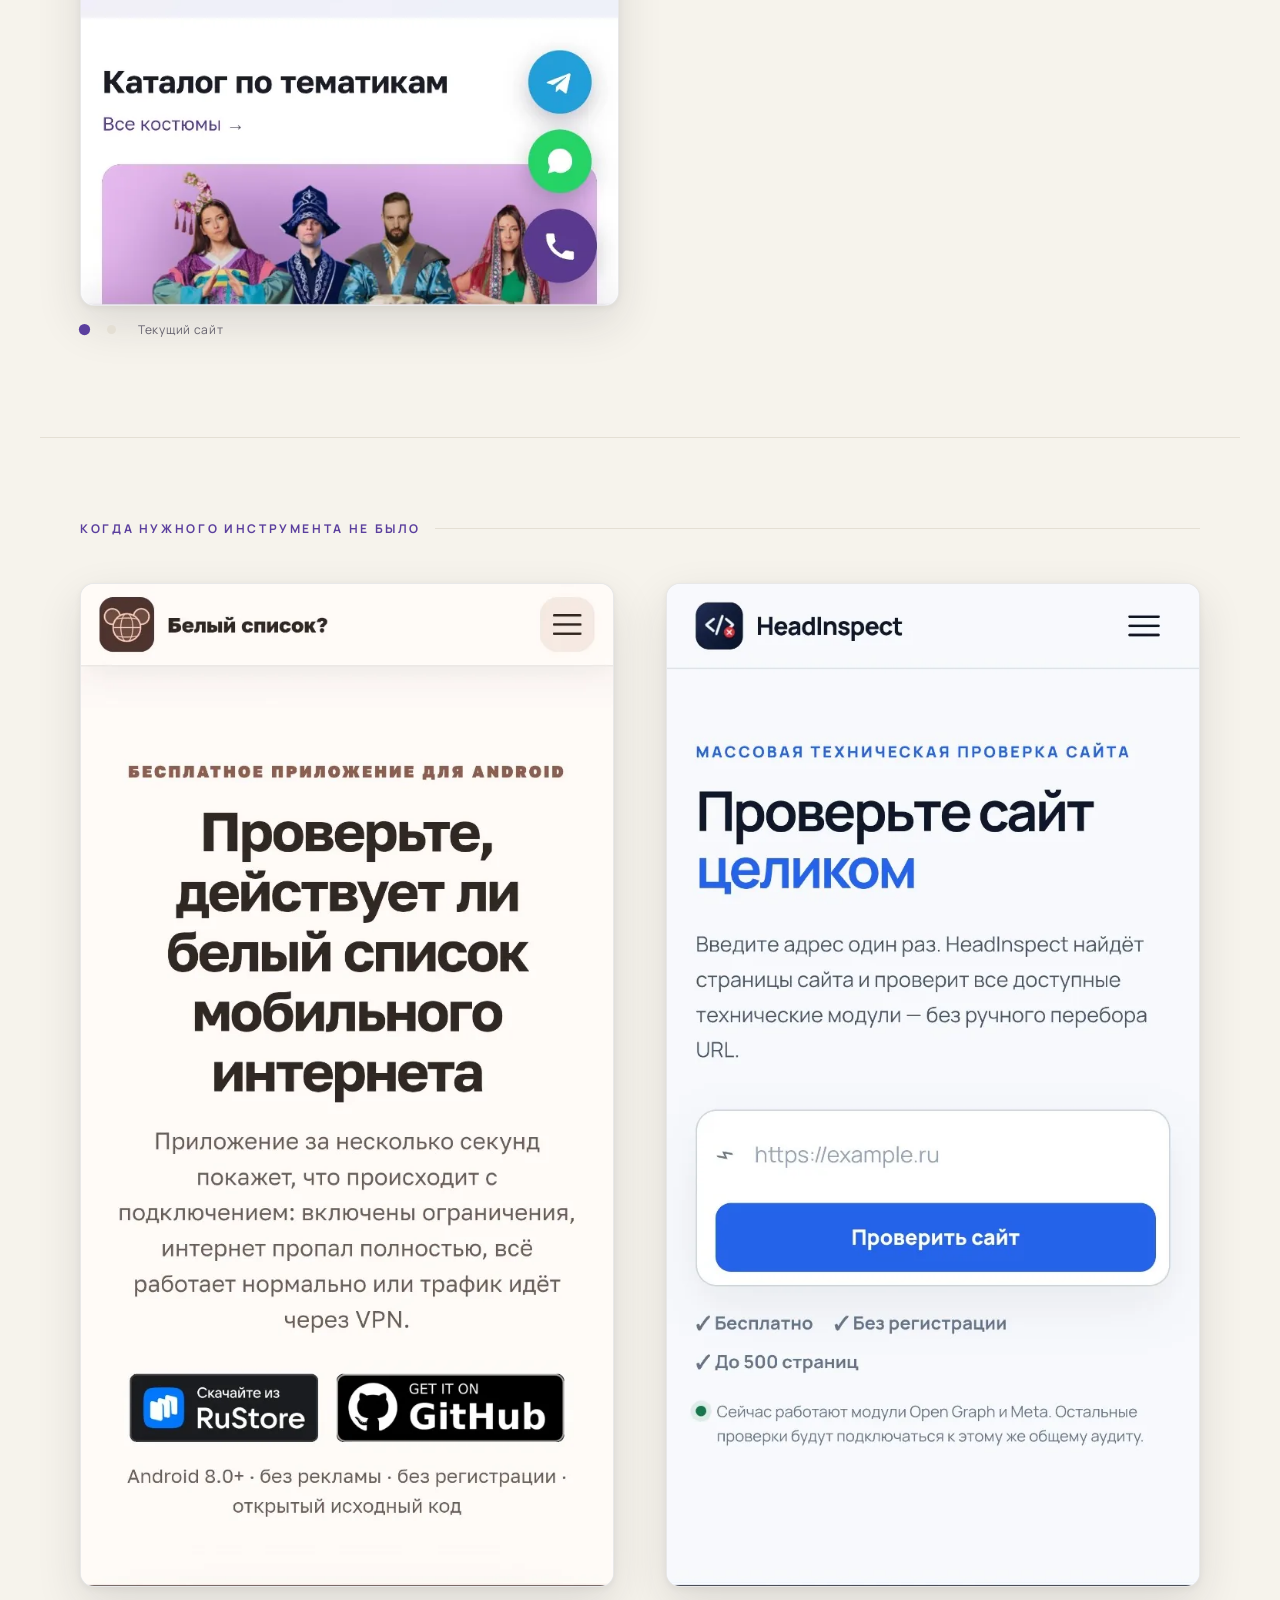
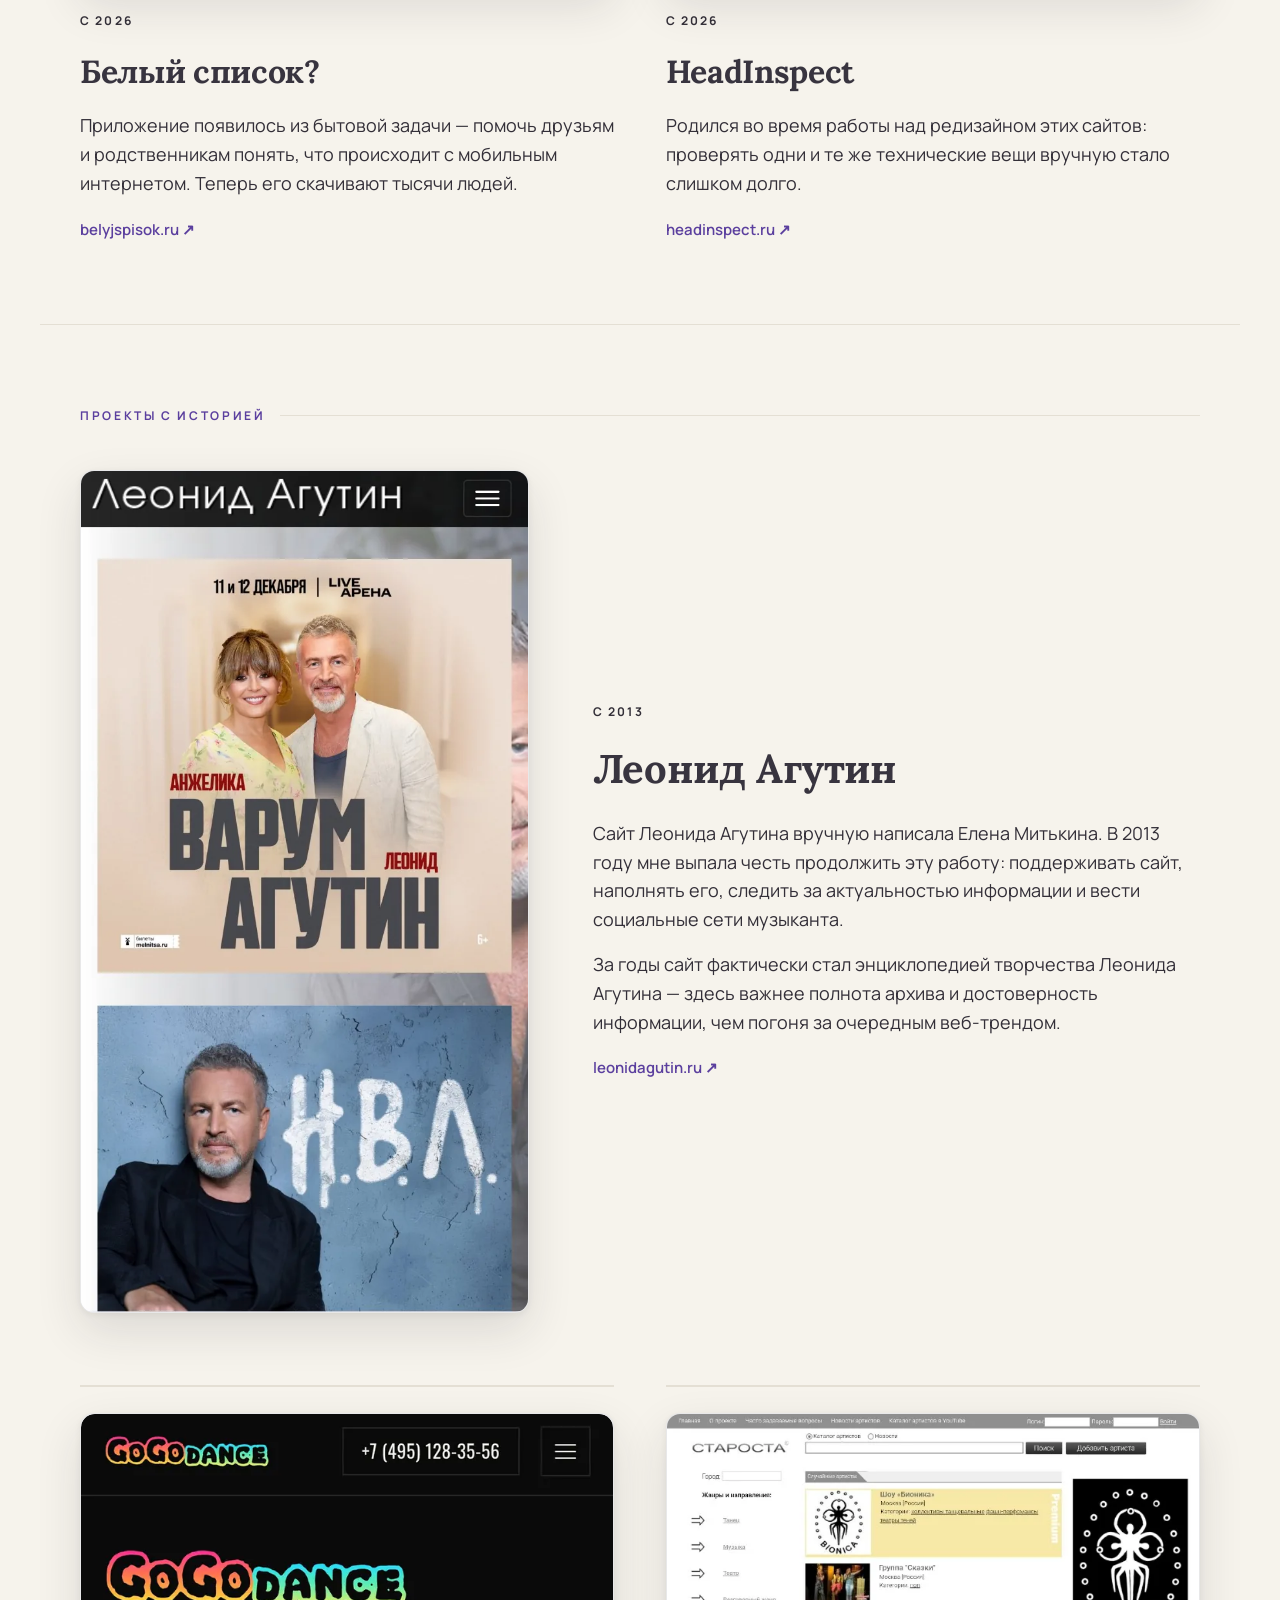
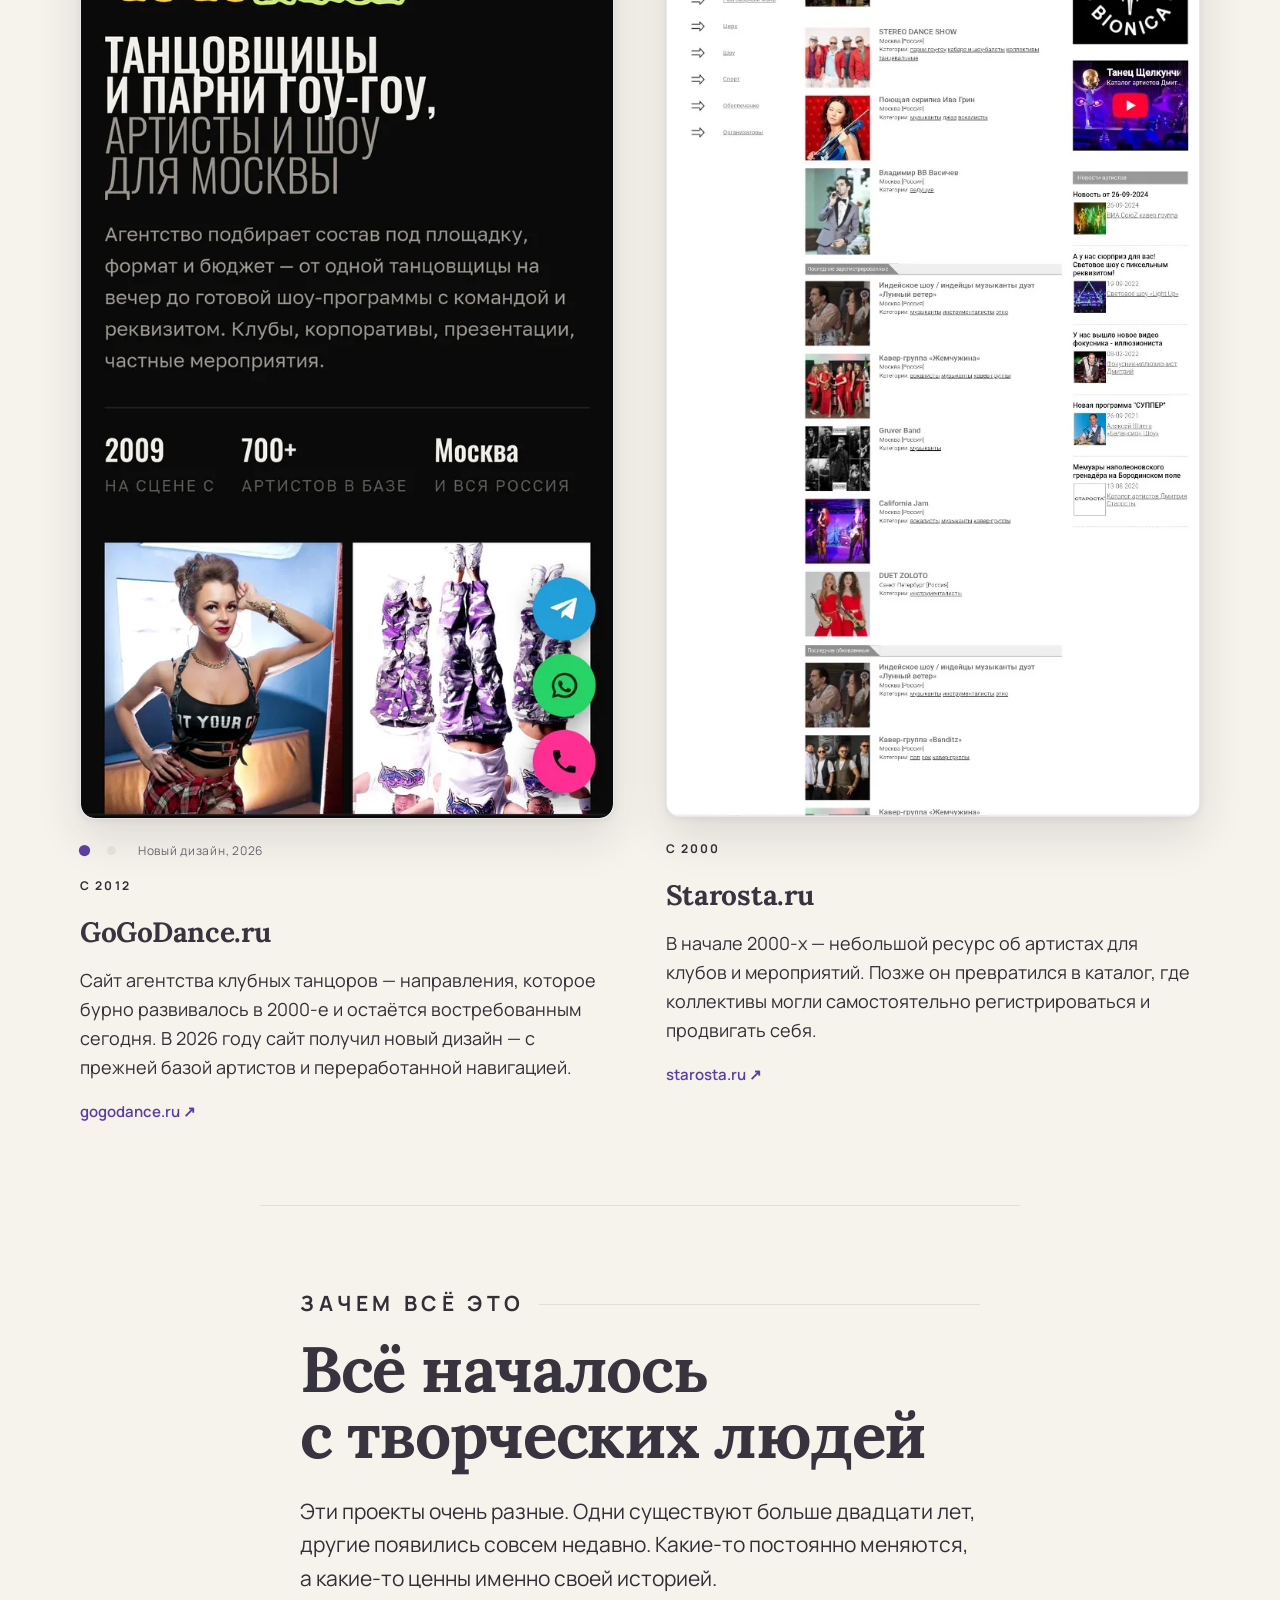
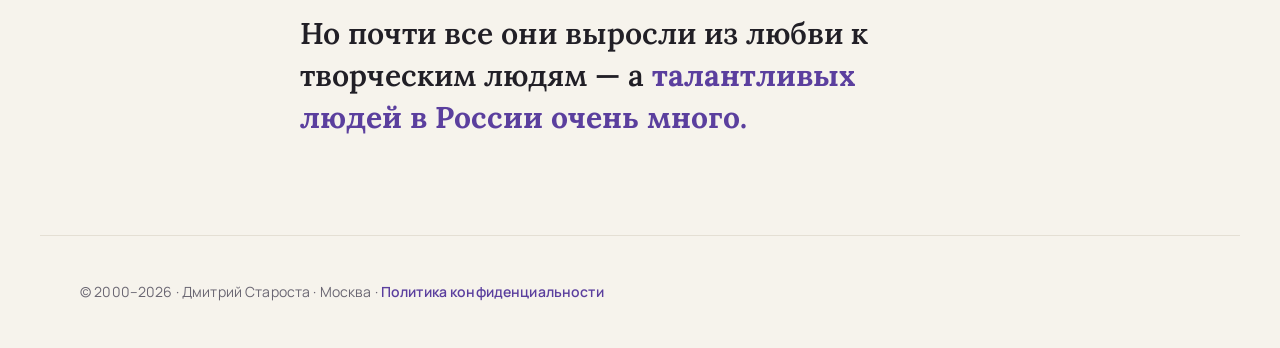
==== commit c027e7ef: "Add files via upload" ====
--- a/index.html
+++ b/index.html
@@ -40,7 +40,7 @@
   <meta name="twitter:description" content="Сайты, выросшие из людей и проектов, с которыми я работаю.">
   <meta name="twitter:image" content="https://dmitrystarosta.github.io/projects/images/og.jpg">
 
-  <link rel="stylesheet" href="styles.css?v=20260913-slider2">
+  <link rel="stylesheet" href="styles.css?v=20260913-slider3">
 
   <!-- Schema.org (JSON-LD) -->
   <script type="application/ld+json">
@@ -143,7 +143,15 @@
     <p class="section-label">Проекты</p>
 
     <article id="bionica" class="project">
-      <div class="visual"><img class="shot" src="images/1000093185-hero.webp" alt="Сайт Bionica Show"></div>
+      <div class="visual">
+        <figure class="shot-switch">
+          <div class="frame shot">
+            <img src="images/1000093185-hero.webp" alt="Сайт Bionica Show — текущий дизайн">
+            <img data-src="images/bionica-old-hero.webp" alt="Сайт Bionica Show — дизайн до 2026 года" hidden>
+          </div>
+          <div class="shot-dots" data-labels="Текущий сайт|Как было до 2026"></div>
+        </figure>
+      </div>
       <div class="copy">
         <p class="year">С 2006</p>
         <h2>Bionica Show</h2>
@@ -167,7 +175,15 @@
     </article>
 
     <article id="moskostumer" class="project">
-      <div class="visual"><img class="shot" src="images/1000093183-hero.webp" alt="Сайт МосКостюмер"></div>
+      <div class="visual">
+        <figure class="shot-switch">
+          <div class="frame shot">
+            <img src="images/1000093183-hero.webp" alt="Сайт МосКостюмер — текущий дизайн">
+            <img data-src="images/moskostumer-old-hero.webp" alt="Сайт МосКостюмер — дизайн до 2026 года" hidden>
+          </div>
+          <div class="shot-dots" data-labels="Текущий сайт|Как было до 2026"></div>
+        </figure>
+      </div>
       <div class="copy">
         <p class="year">С 2012</p>
         <h2>МосКостюмер</h2>
@@ -261,6 +277,6 @@
   </div>
 </div>
 
-<script src="script.js?v=20260913-slider2"></script>
+<script src="script.js?v=20260913-slider3"></script>
 </body>
 </html>
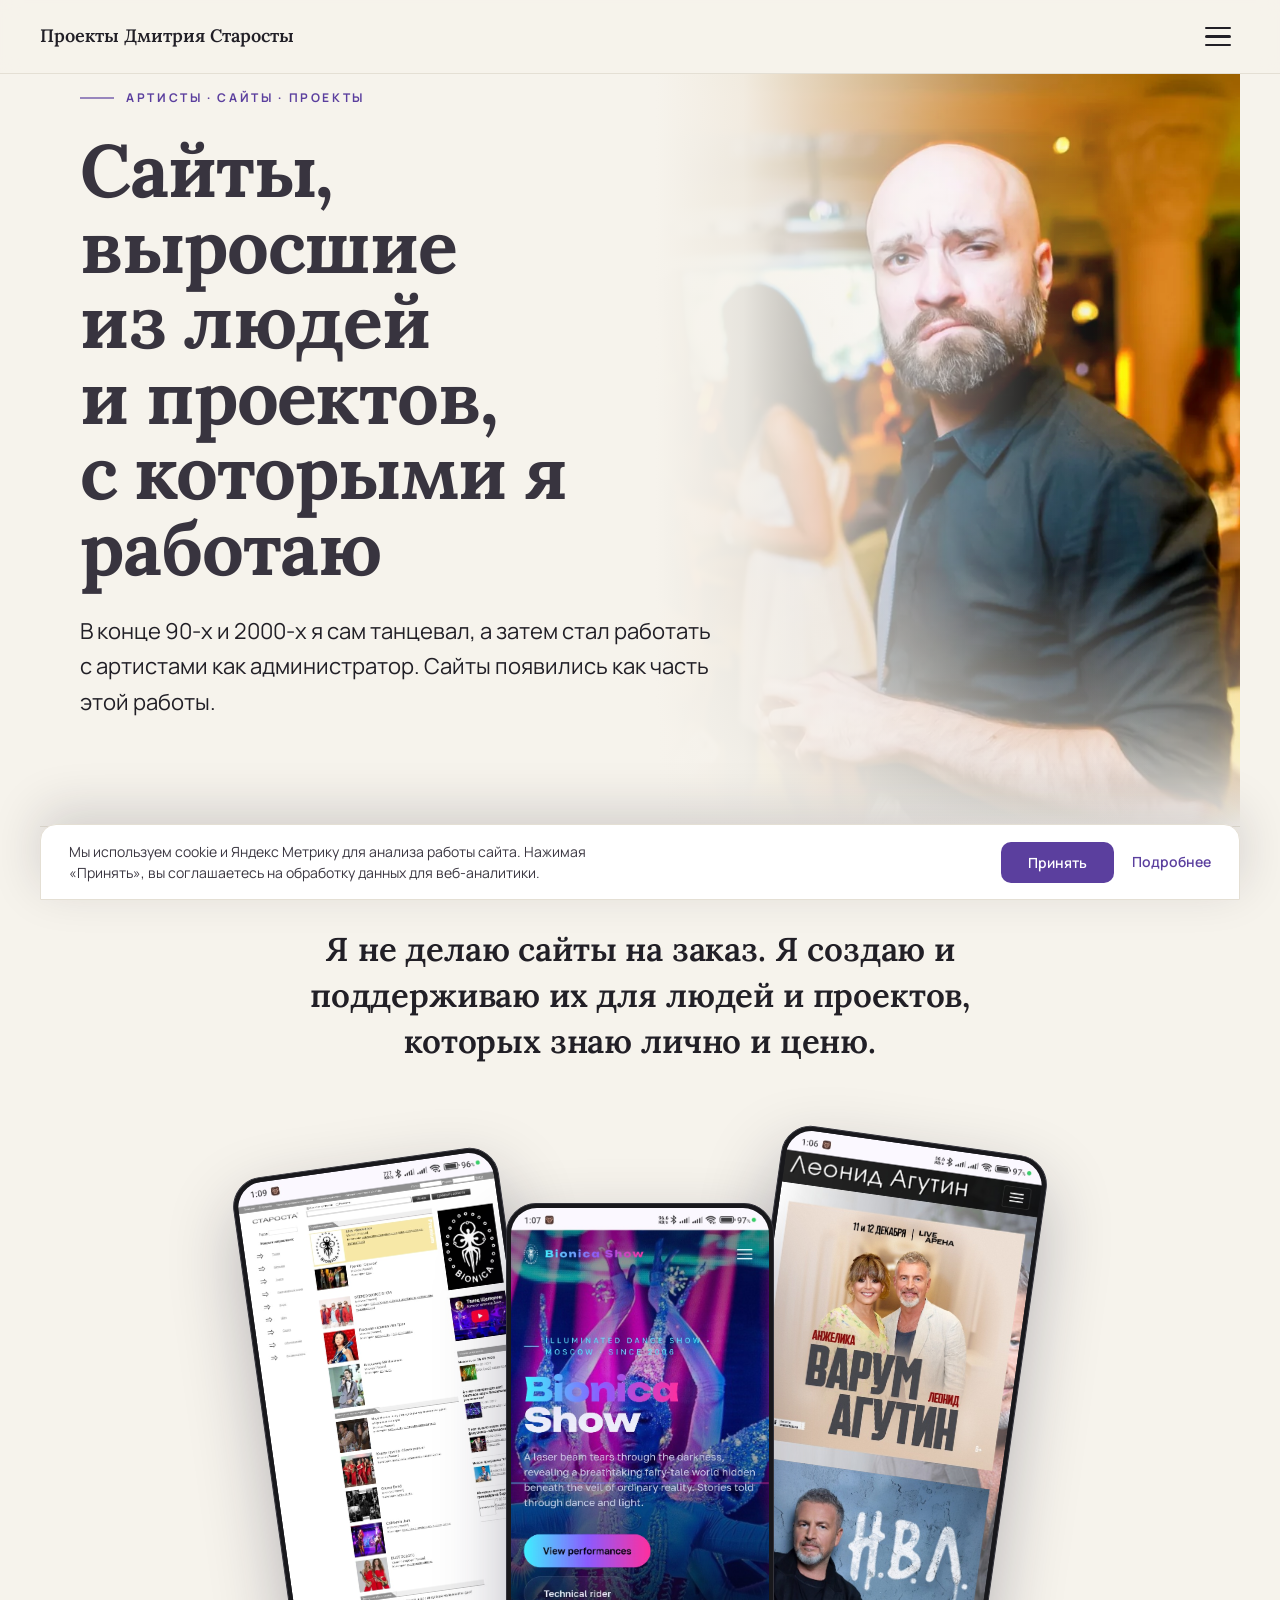
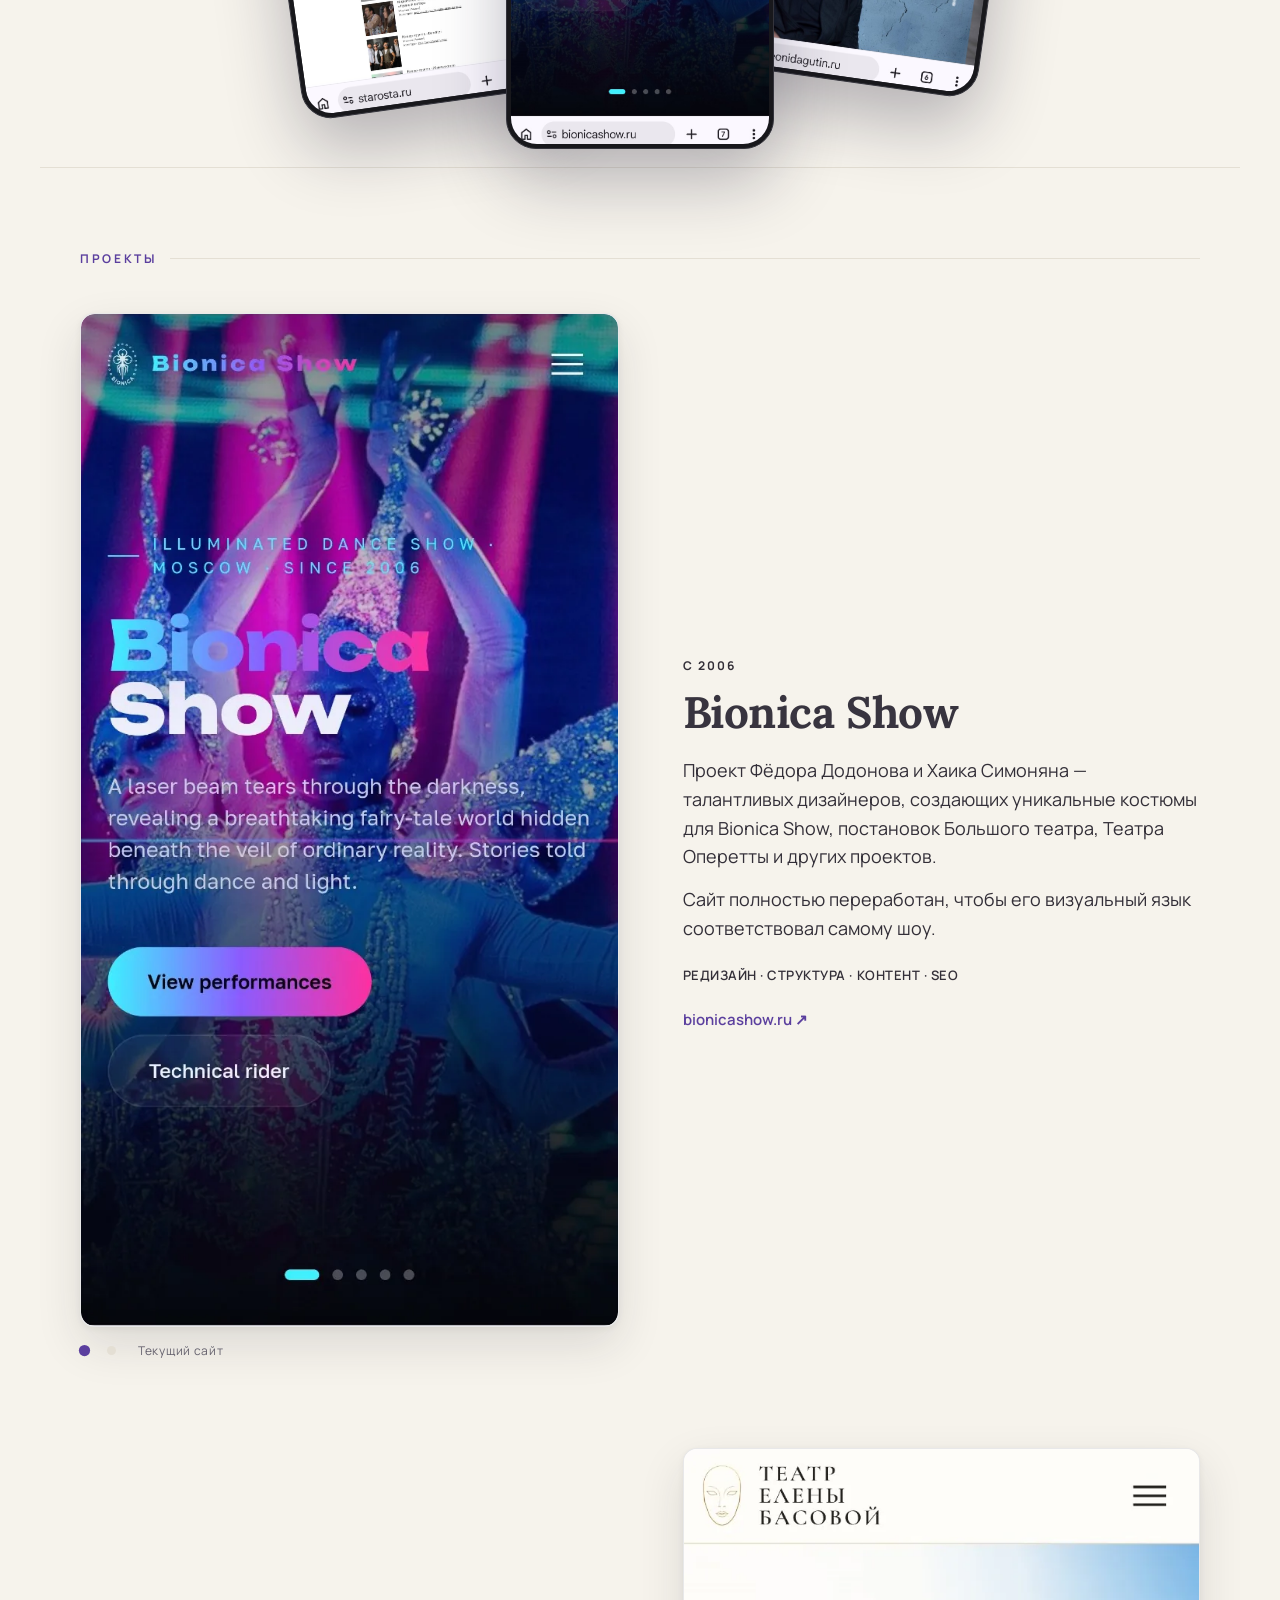
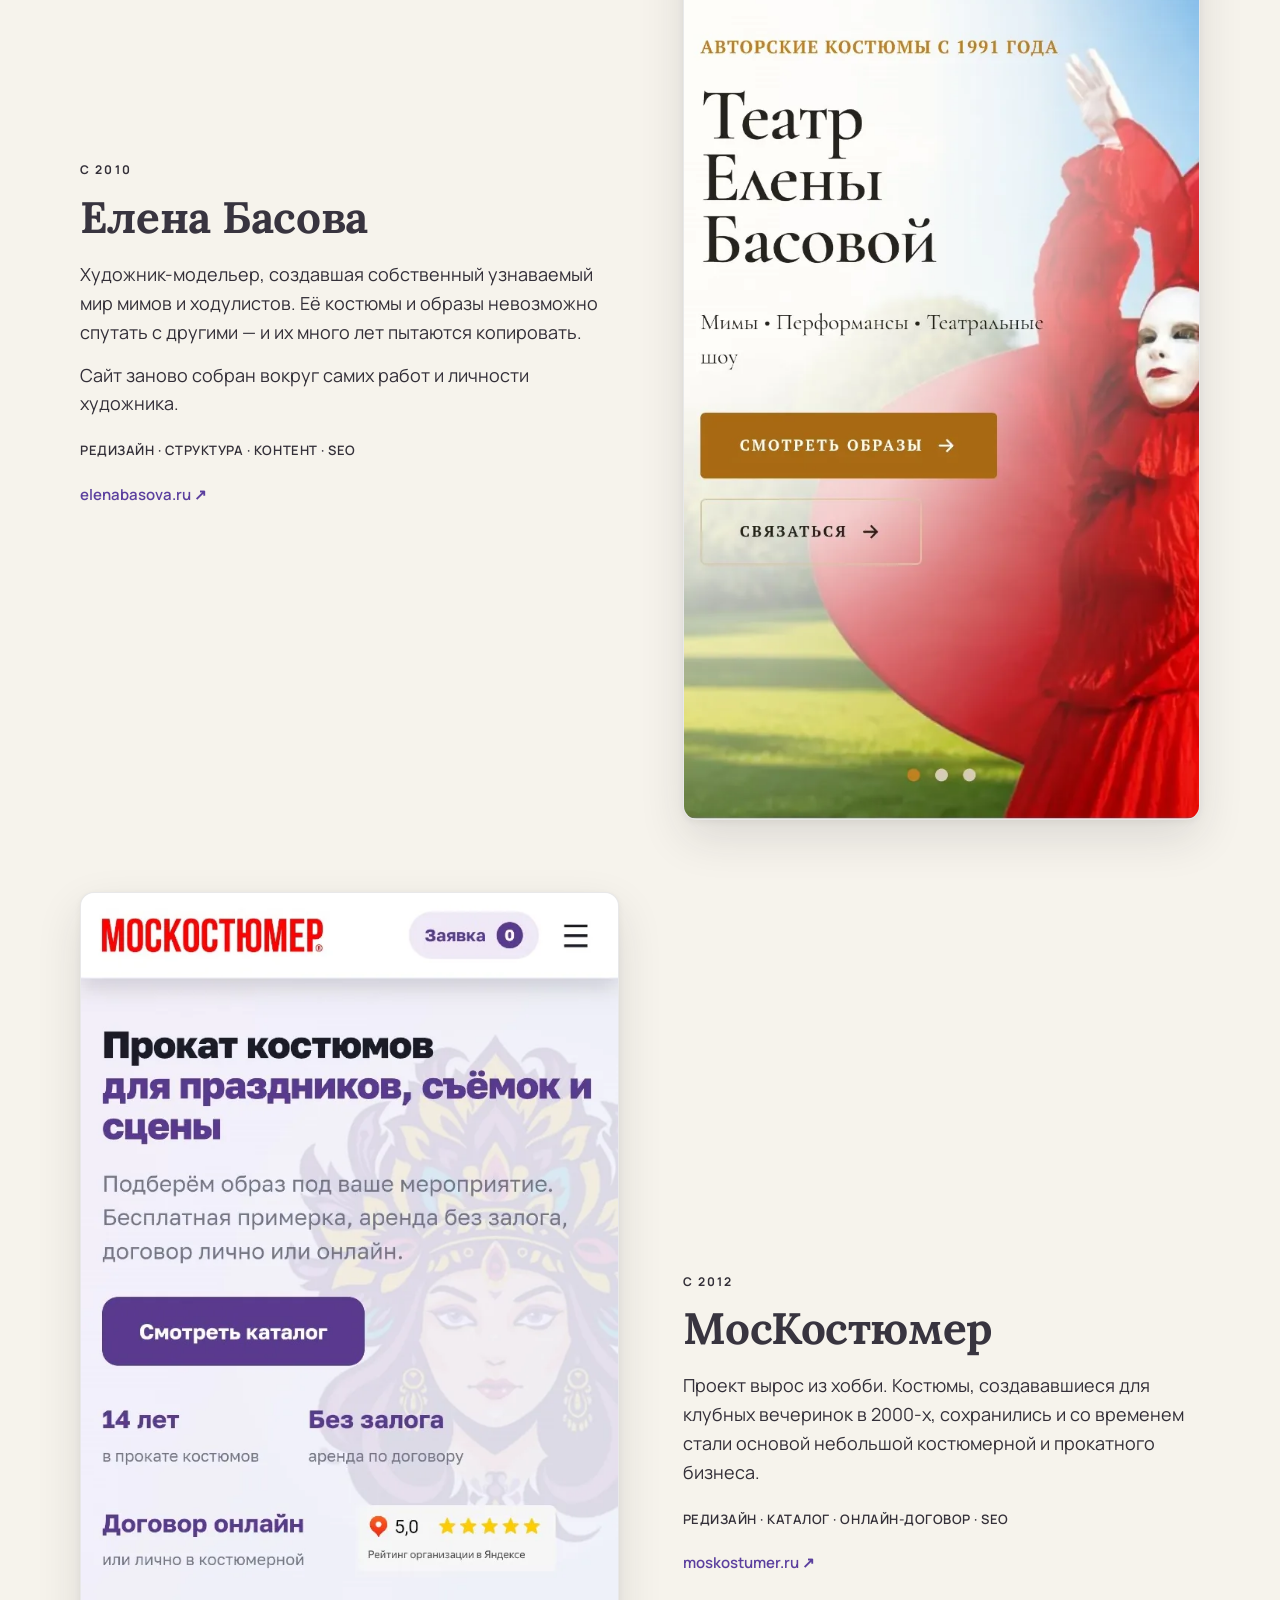
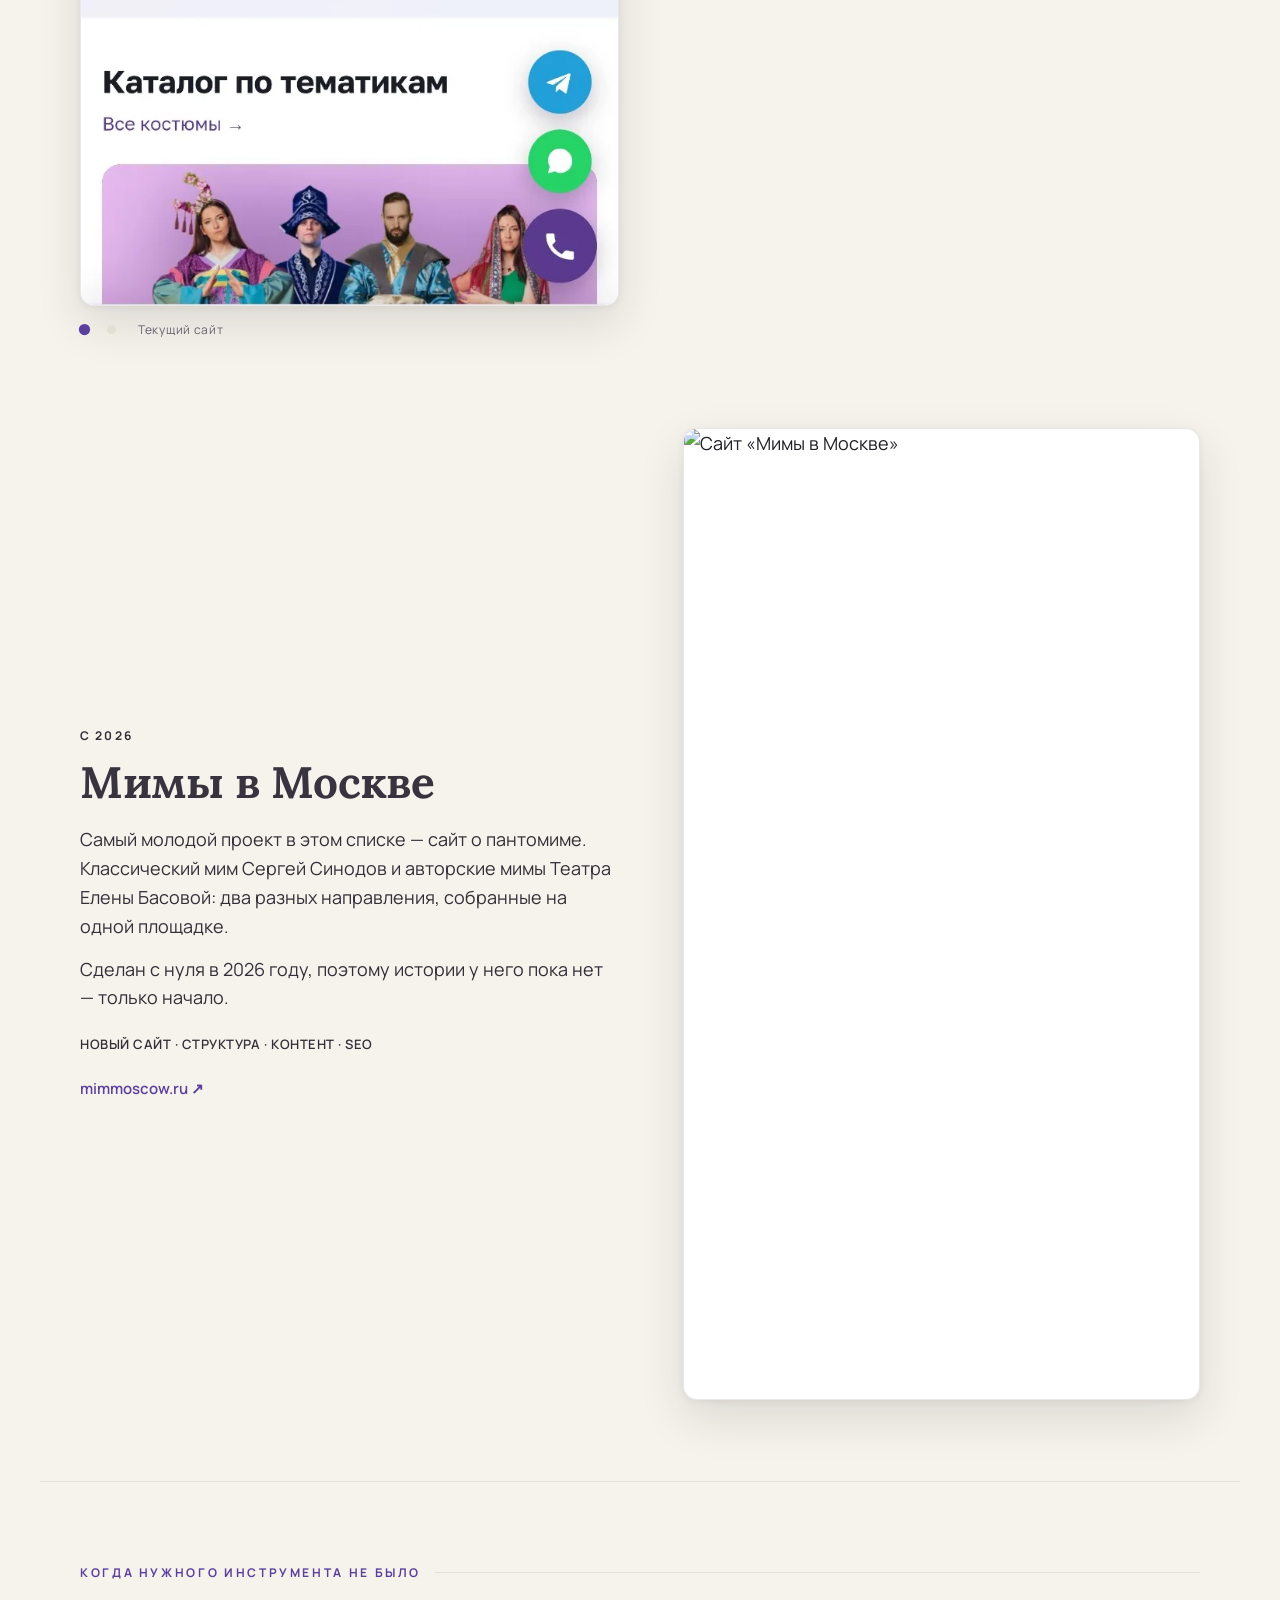
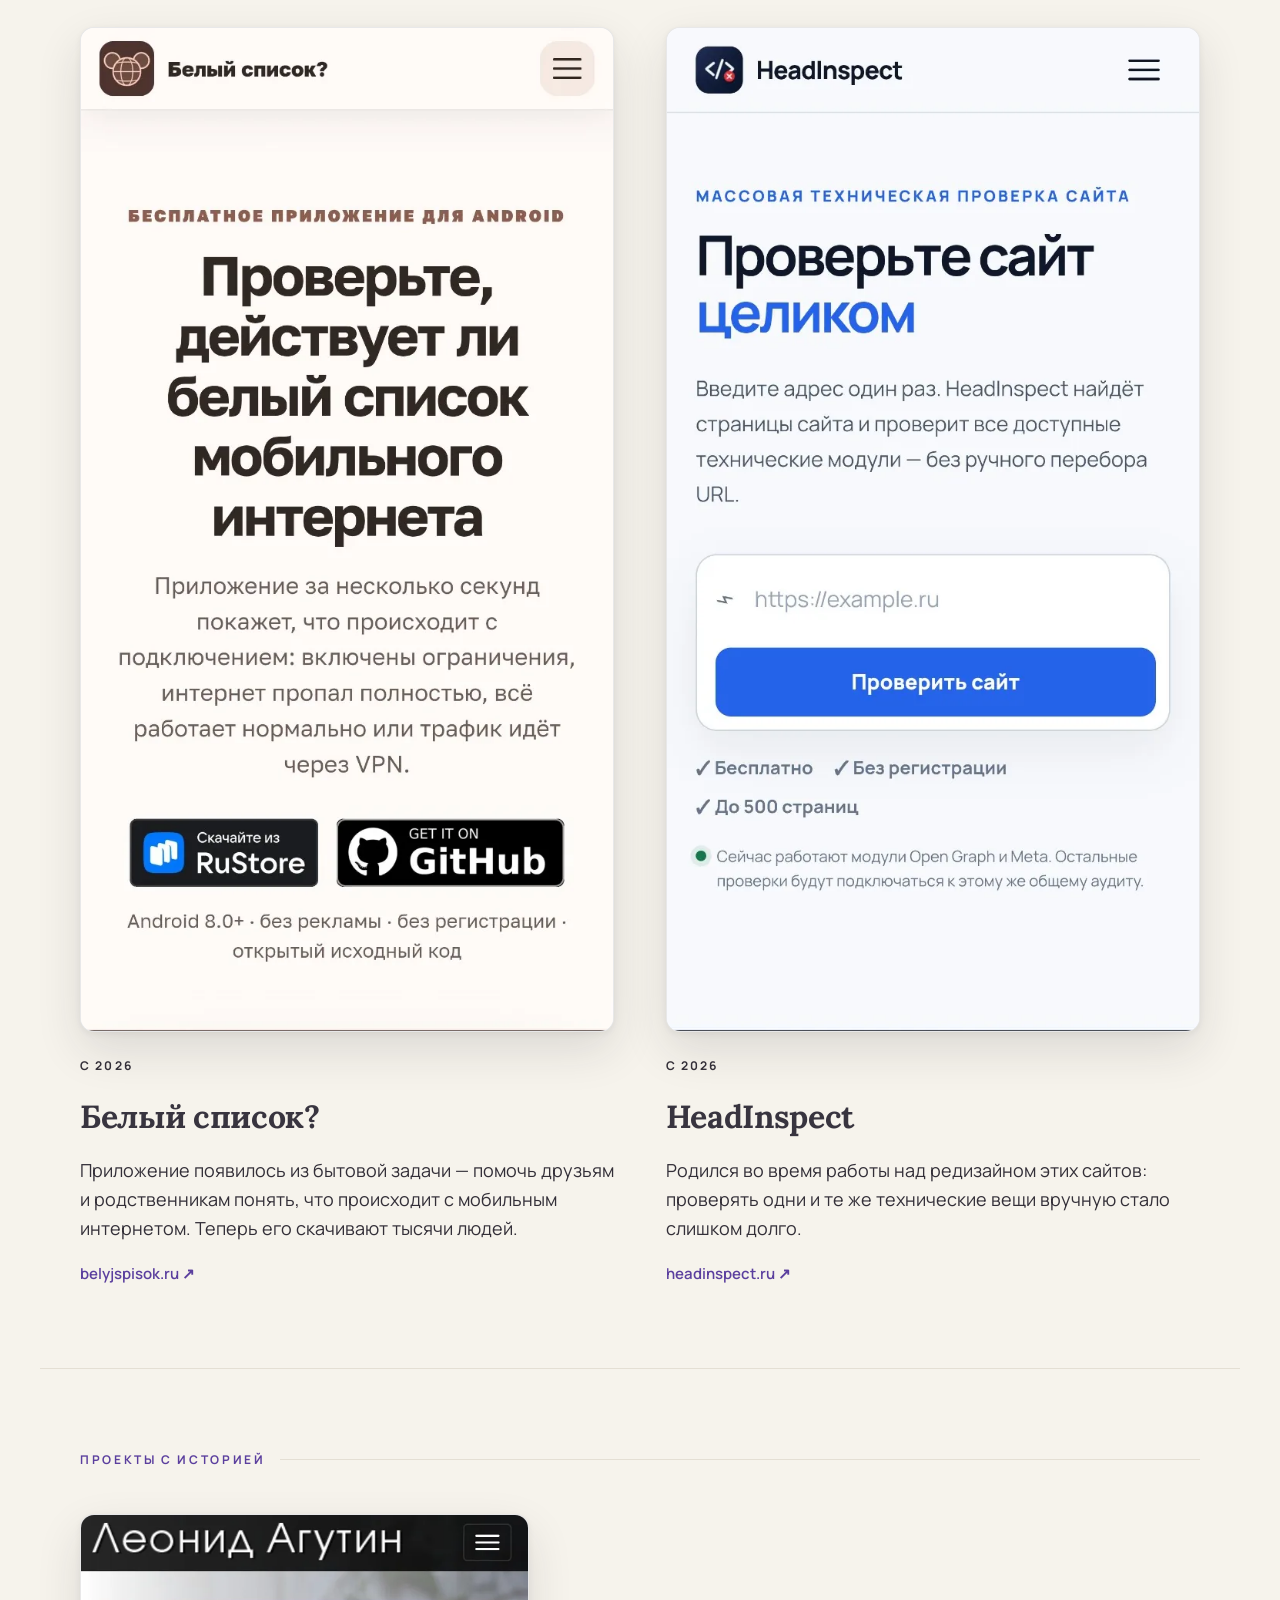
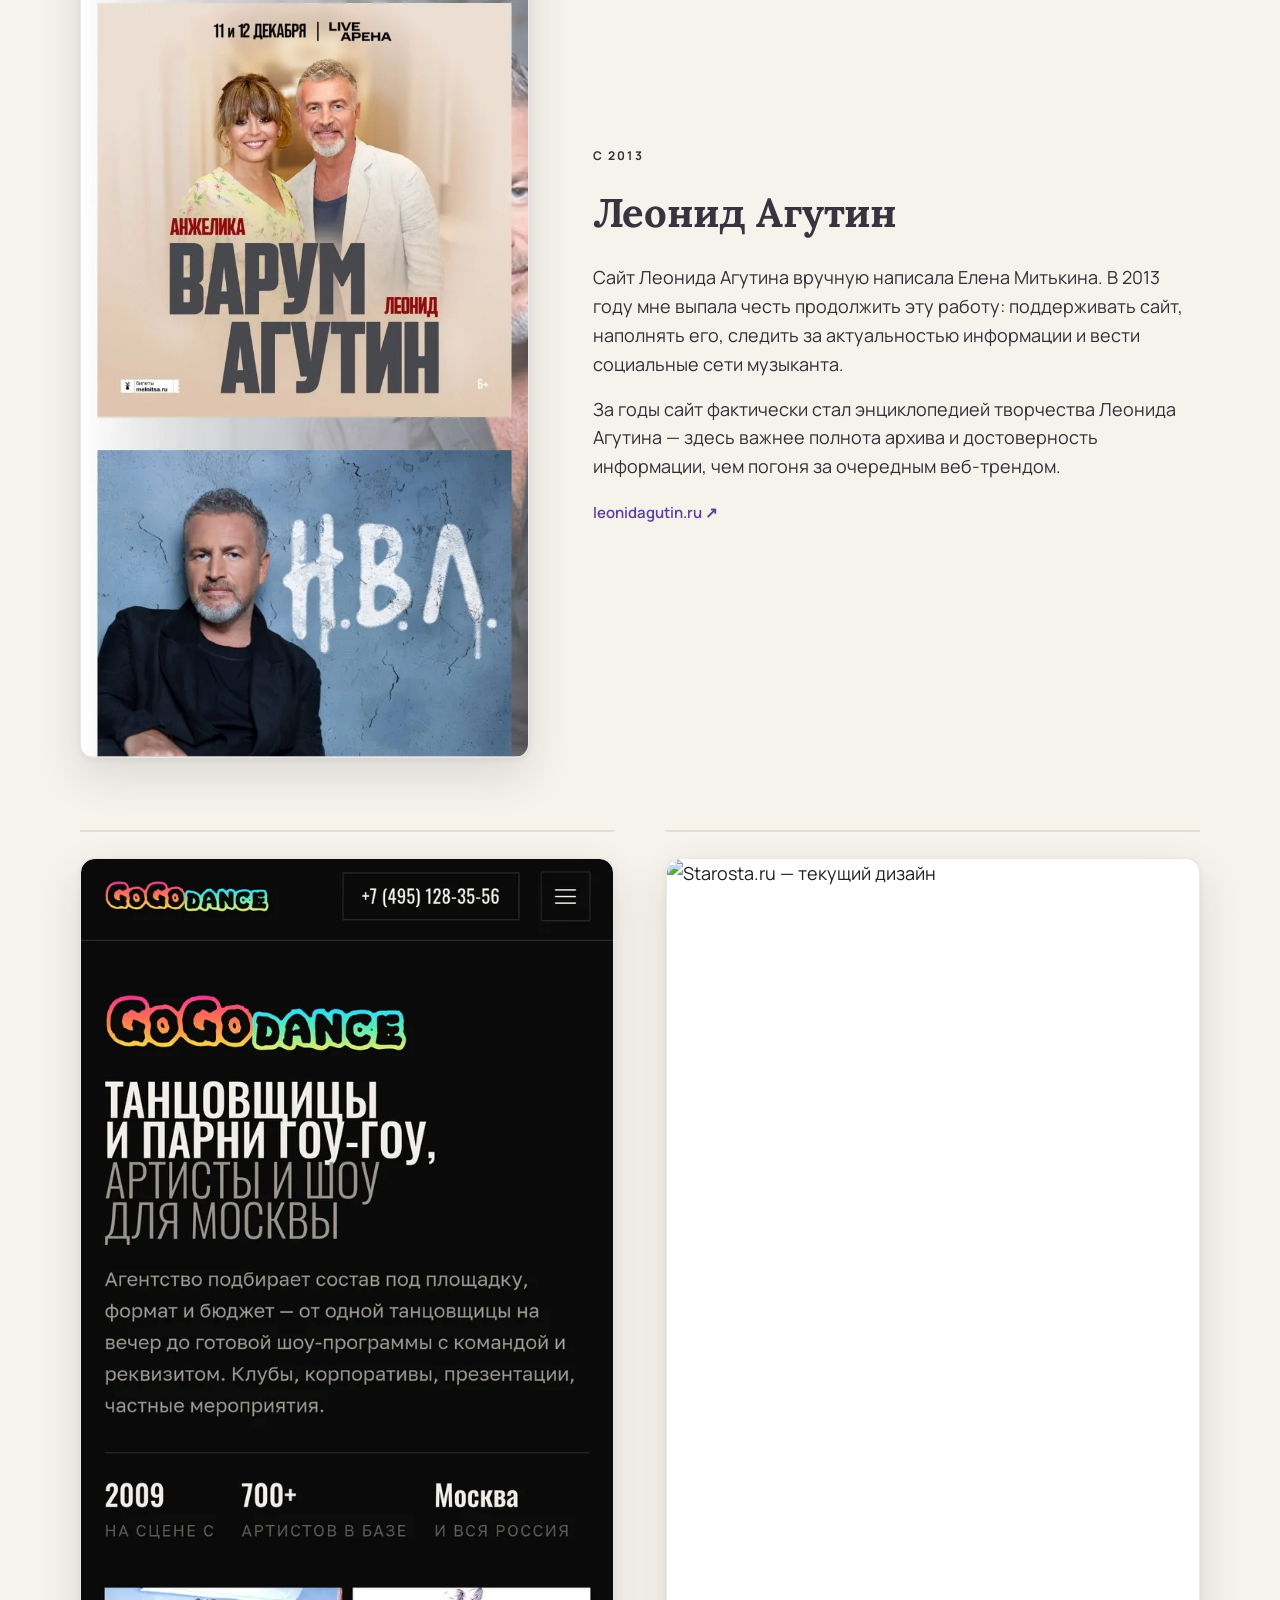
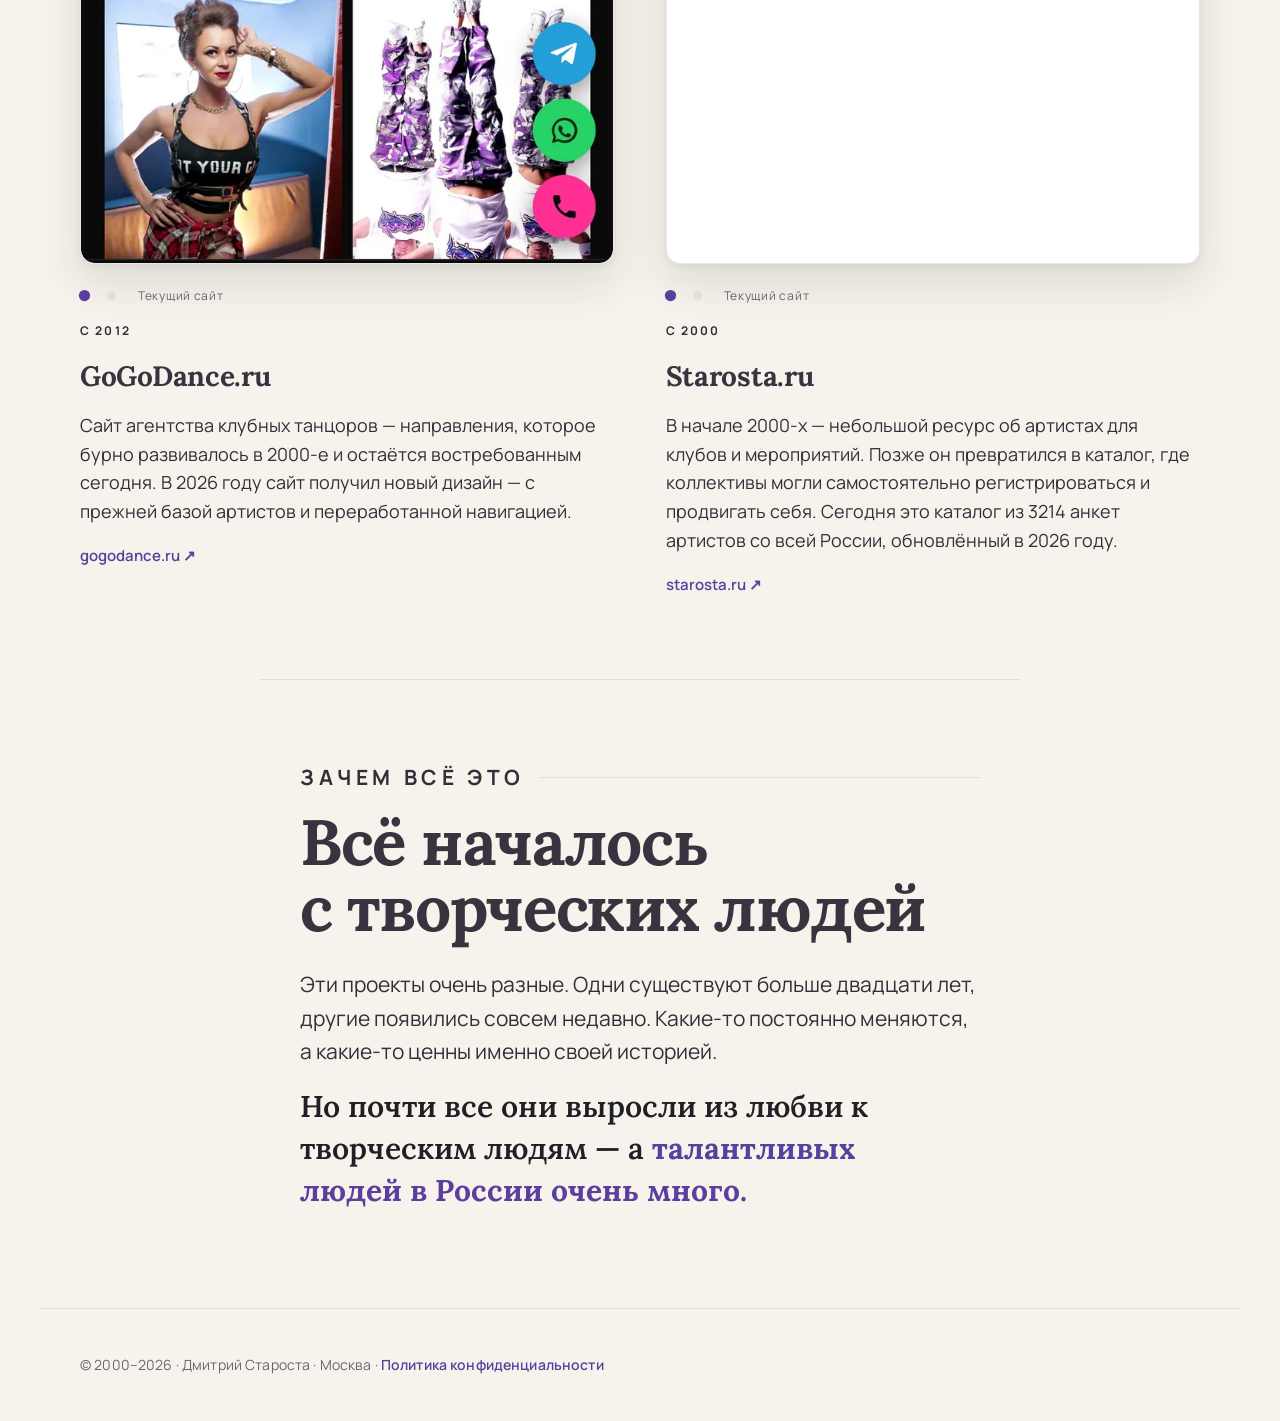
==== commit fdb4a2b1: "Add files via upload" ====
--- a/index.html
+++ b/index.html
@@ -3,9 +3,9 @@
 <head>
   <meta charset="utf-8">
   <meta name="viewport" content="width=device-width, initial-scale=1">
-  <title>Проекты Дмитрия Старосты — сайты, приложения и веб-сераисы</title>
+  <title>Проекты Дмитрия Старосты — сайты, приложения и веб-сервисы</title>
   <meta name="description" content="Сайты, которые Дмитрий Староста создаёт и годами поддерживает для артистов и творческих проектов — от Bionica Show и Елены Басовой до Starosta.ru.">
-  <meta name="keywords" content="Дмитрий Староста, сайты для артистов, поддержка сайтов, Bionica Show, Елена Басова, МосКостюмер, Леонид Агутин, GoGoDance, Starosta.ru, Белый список, HeadInspect">
+  <meta name="keywords" content="Дмитрий Староста, сайты для артистов, поддержка сайтов, Bionica Show, Елена Басова, МосКостюмер, Мимы в Москве, пантомима, мимы на праздник, Леонид Агутин, GoGoDance, Starosta.ru, Белый список, HeadInspect">
   <meta name="author" content="Дмитрий Староста">
   <meta name="robots" content="index, follow">
   <meta name="theme-color" content="#f6f3ec" media="(prefers-color-scheme: light)">
@@ -40,7 +40,7 @@
   <meta name="twitter:description" content="Сайты, выросшие из людей и проектов, с которыми я работаю.">
   <meta name="twitter:image" content="https://dmitrystarosta.github.io/projects/images/og.jpg">
 
-  <link rel="stylesheet" href="styles.css?v=20260913-slider3">
+  <link rel="stylesheet" href="styles.css?v=20261122-mim2">
 
   <!-- Schema.org (JSON-LD) -->
   <script type="application/ld+json">
@@ -80,11 +80,12 @@
           { "@type": "ListItem", "position": 1, "name": "Bionica Show", "url": "https://bionicashow.ru" },
           { "@type": "ListItem", "position": 2, "name": "Елена Басова", "url": "https://elenabasova.ru" },
           { "@type": "ListItem", "position": 3, "name": "МосКостюмер", "url": "https://moskostumer.ru" },
-          { "@type": "ListItem", "position": 4, "name": "Белый список?", "url": "https://belyjspisok.ru" },
-          { "@type": "ListItem", "position": 5, "name": "HeadInspect", "url": "https://headinspect.ru" },
-          { "@type": "ListItem", "position": 6, "name": "Леонид Агутин", "url": "https://leonidagutin.ru" },
-          { "@type": "ListItem", "position": 7, "name": "GoGoDance.ru", "url": "https://gogodance.ru" },
-          { "@type": "ListItem", "position": 8, "name": "Starosta.ru", "url": "https://starosta.ru" }
+          { "@type": "ListItem", "position": 4, "name": "Мимы в Москве", "url": "https://mimmoscow.ru" },
+          { "@type": "ListItem", "position": 5, "name": "Белый список?", "url": "https://belyjspisok.ru" },
+          { "@type": "ListItem", "position": 6, "name": "HeadInspect", "url": "https://headinspect.ru" },
+          { "@type": "ListItem", "position": 7, "name": "Леонид Агутин", "url": "https://leonidagutin.ru" },
+          { "@type": "ListItem", "position": 8, "name": "GoGoDance.ru", "url": "https://gogodance.ru" },
+          { "@type": "ListItem", "position": 9, "name": "Starosta.ru", "url": "https://starosta.ru" }
         ]
       }
     ]
@@ -104,6 +105,7 @@
     <a href="#bionica">Bionica Show</a>
     <a href="#elenabasova">Елена Басова</a>
     <a href="#moskostumer">МосКостюмер</a>
+    <a href="#mimmoscow">Мимы в Москве</a>
     <a href="#belyjspisok">Белый список?</a>
     <a href="#headinspect">HeadInspect</a>
     <a href="#agutin">Леонид Агутин</a>
@@ -190,6 +192,18 @@
         <p>Проект вырос из хобби. Костюмы, создававшиеся для клубных вечеринок в 2000-х, сохранились и со временем стали основой небольшой костюмерной и прокатного бизнеса.</p>
         <p class="tags">Редизайн · каталог · онлайн-договор · SEO</p>
         <a class="link-out" href="https://moskostumer.ru">moskostumer.ru ↗</a>
+      </div>
+    </article>
+
+    <article id="mimmoscow" class="project reverse">
+      <div class="visual"><img class="shot" src="images/mimmoscow-hero.webp" alt="Сайт «Мимы в Москве»" width="691" height="1301" loading="lazy"></div>
+      <div class="copy">
+        <p class="year">С 2026</p>
+        <h2>Мимы в Москве</h2>
+        <p>Самый молодой проект в этом списке — сайт о пантомиме. Классический мим Сергей Синодов и авторские мимы Театра Елены Басовой: два разных направления, собранные на одной площадке.</p>
+        <p>Сделан с нуля в 2026 году, поэтому истории у него пока нет — только начало.</p>
+        <p class="tags">Новый сайт · структура · контент · SEO</p>
+        <a class="link-out" href="https://mimmoscow.ru">mimmoscow.ru ↗</a>
       </div>
     </article>
   </section>
@@ -234,10 +248,10 @@
       <article id="gogodance">
         <figure class="shot-switch">
           <div class="frame shot">
-            <img src="images/gogodance-2026-hero.webp" alt="GoGoDance.ru — дизайн 2026 года">
+            <img src="images/gogodance-2026-hero.webp" alt="GoGoDance.ru — текущий дизайн">
             <img data-src="images/1000093187-hero.webp" alt="GoGoDance.ru — дизайн до 2026 года" hidden>
           </div>
-          <div class="shot-dots" data-labels="Новый дизайн, 2026|Как было до 2026"></div>
+          <div class="shot-dots" data-labels="Текущий сайт|Как было до 2026"></div>
         </figure>
         <p class="year">С 2012</p>
         <h2>GoGoDance.ru</h2>
@@ -245,10 +259,16 @@
         <a class="link-out" href="https://gogodance.ru">gogodance.ru ↗</a>
       </article>
       <article id="starosta">
-        <img class="shot" src="images/1000093189-hero.webp" alt="Starosta.ru">
+        <figure class="shot-switch">
+          <div class="frame shot">
+            <img src="images/starosta-2026-hero.webp" alt="Starosta.ru — текущий дизайн">
+            <img data-src="images/1000093189-hero.webp" alt="Starosta.ru — дизайн до 2026 года" hidden>
+          </div>
+          <div class="shot-dots" data-labels="Текущий сайт|Как было до 2026"></div>
+        </figure>
         <p class="year">С 2000</p>
         <h2>Starosta.ru</h2>
-        <p>В начале 2000-х — небольшой ресурс об артистах для клубов и мероприятий. Позже он превратился в каталог, где коллективы могли самостоятельно регистрироваться и продвигать себя.</p>
+        <p>В начале 2000-х — небольшой ресурс об артистах для клубов и мероприятий. Позже он превратился в каталог, где коллективы могли самостоятельно регистрироваться и продвигать себя. Сегодня это каталог из 3214 анкет артистов со всей России, обновлённый в 2026 году.</p>
         <a class="link-out" href="https://starosta.ru">starosta.ru ↗</a>
       </article>
     </div>
@@ -277,6 +297,6 @@
   </div>
 </div>
 
-<script src="script.js?v=20260913-slider3"></script>
+<script src="script.js?v=20261122-mim2"></script>
 </body>
 </html>
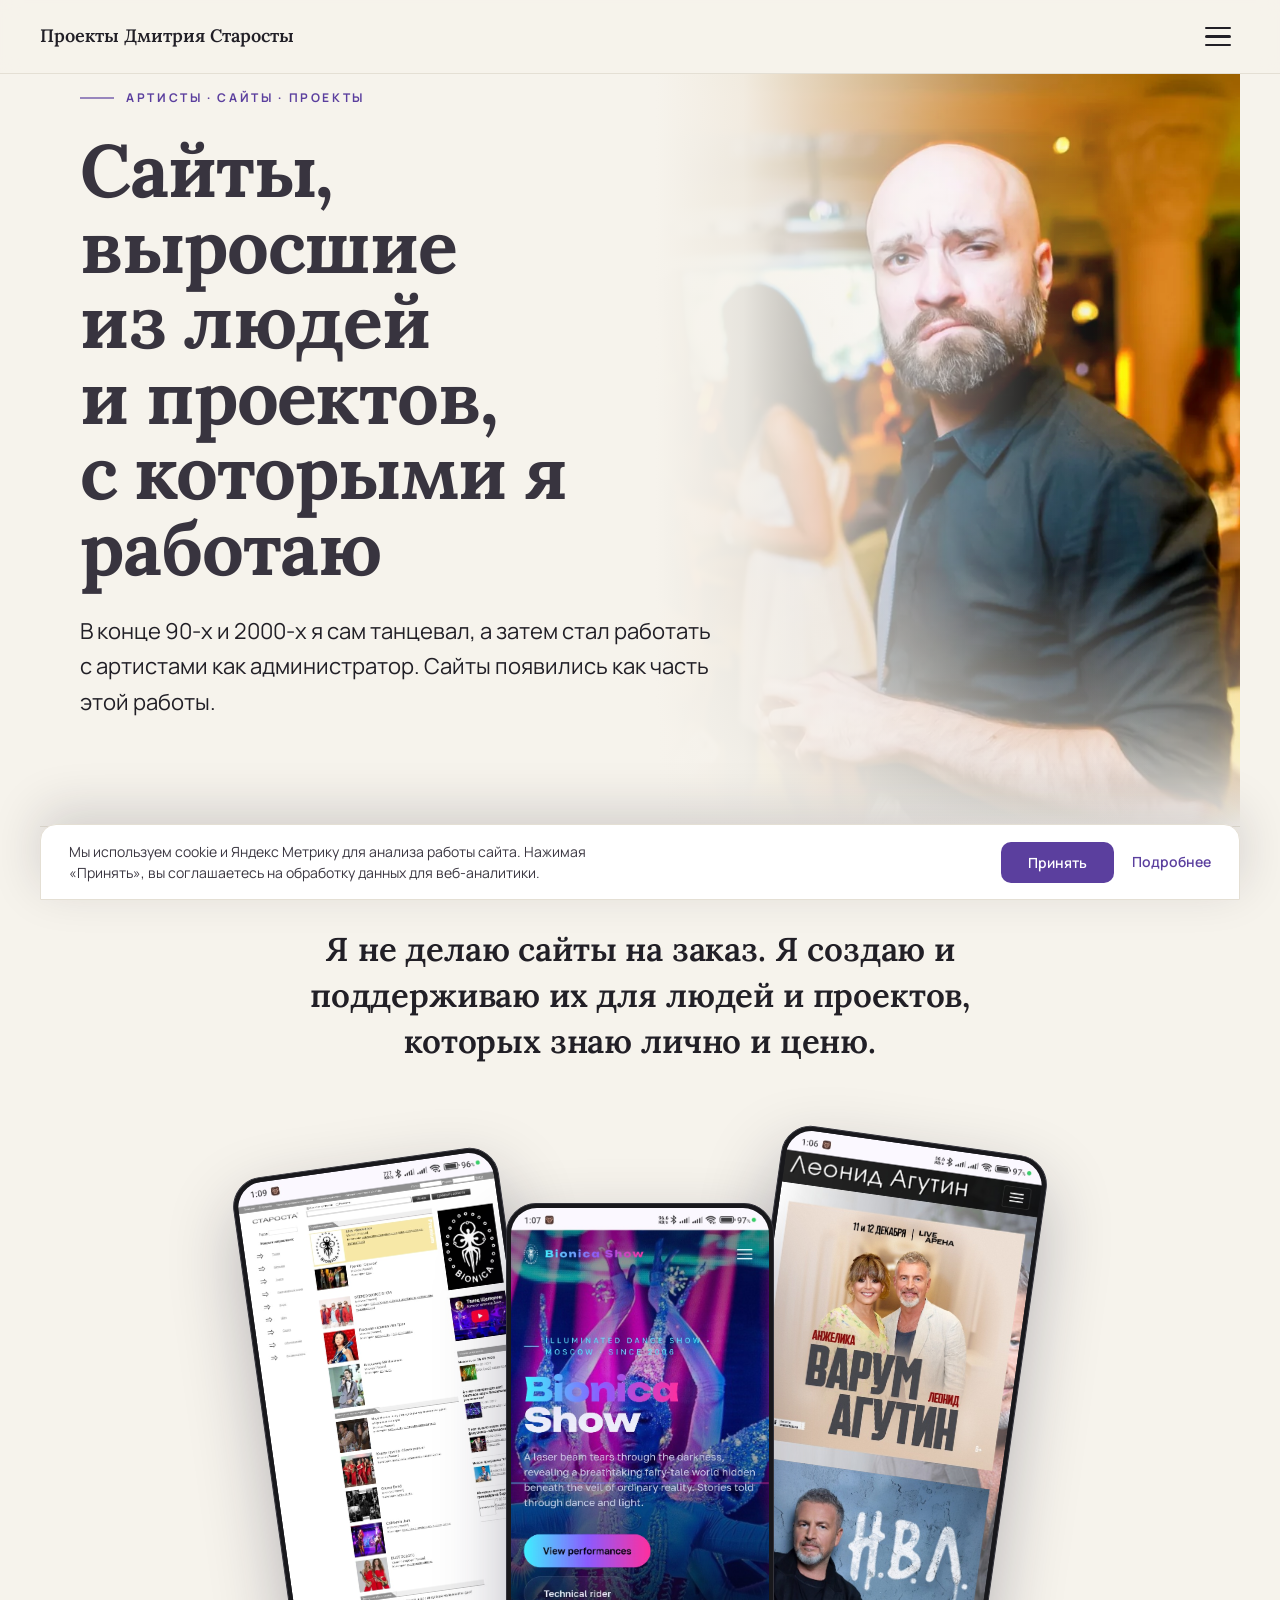
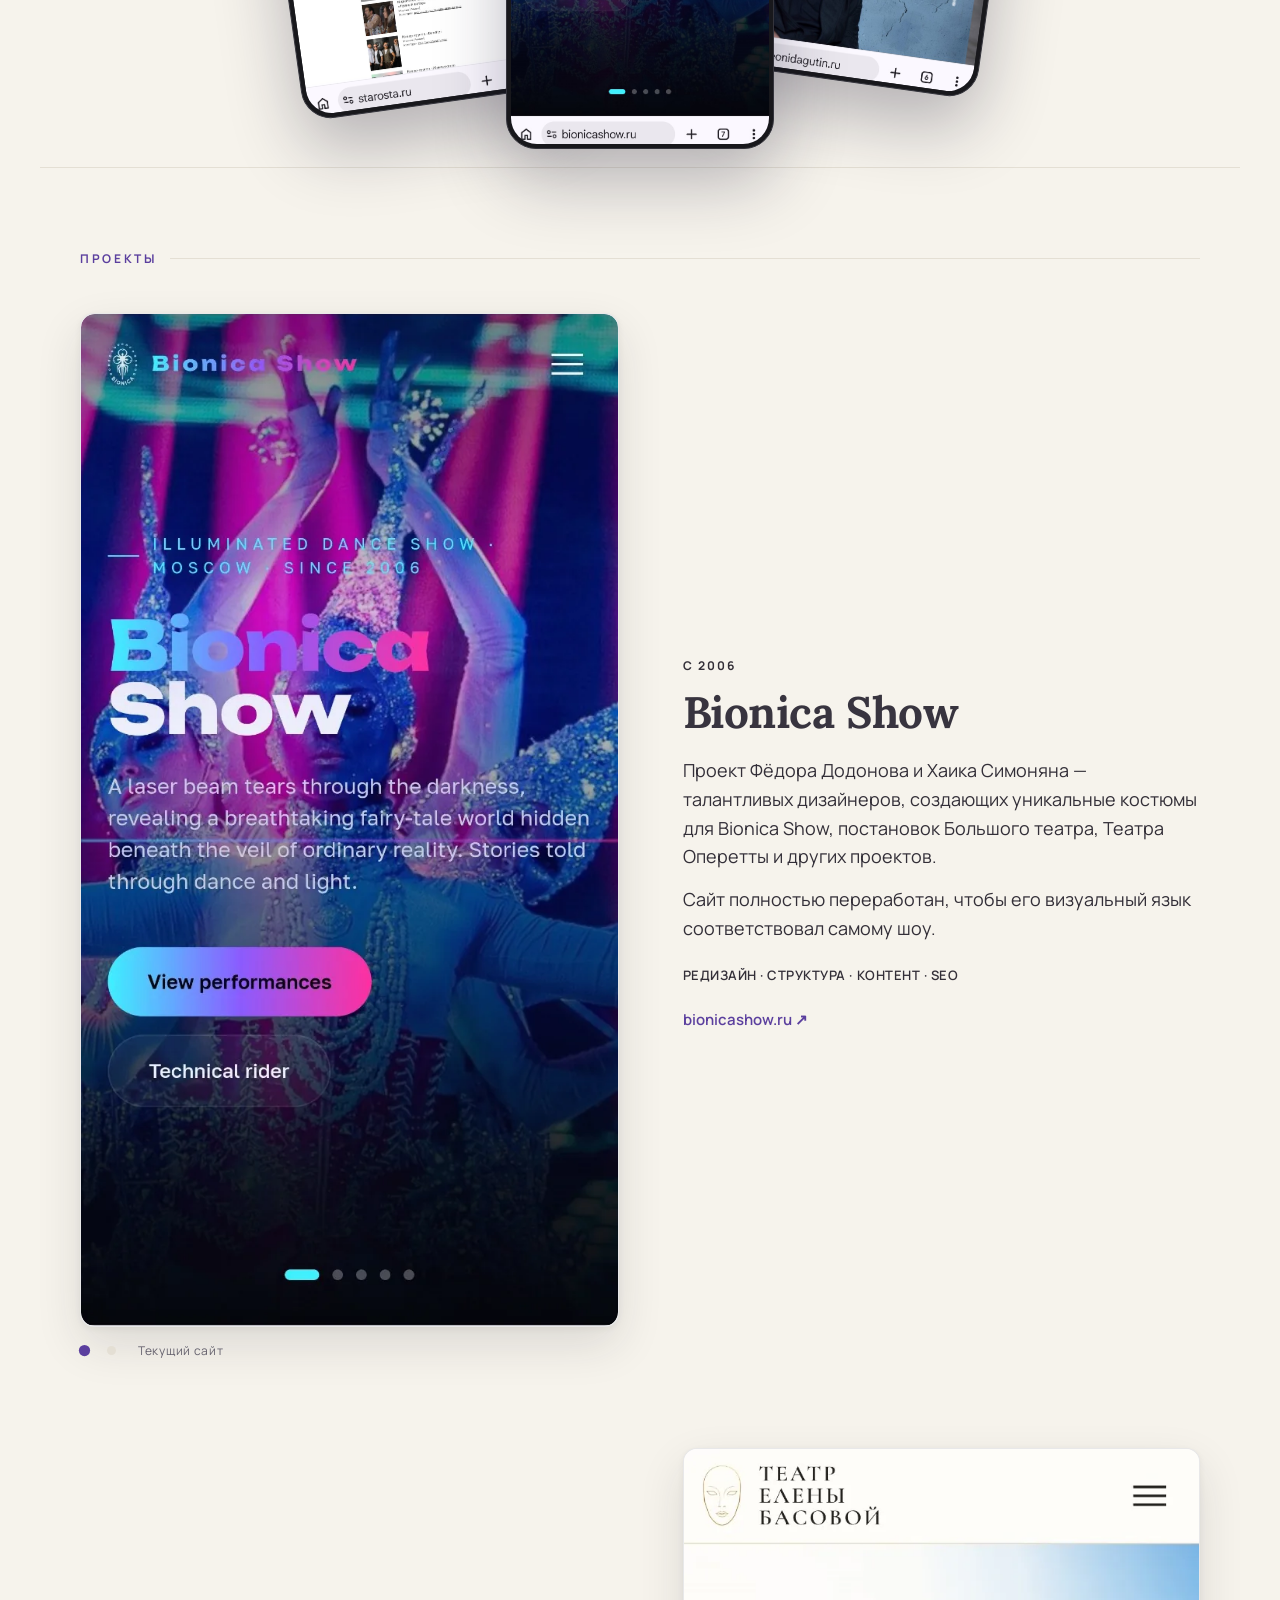
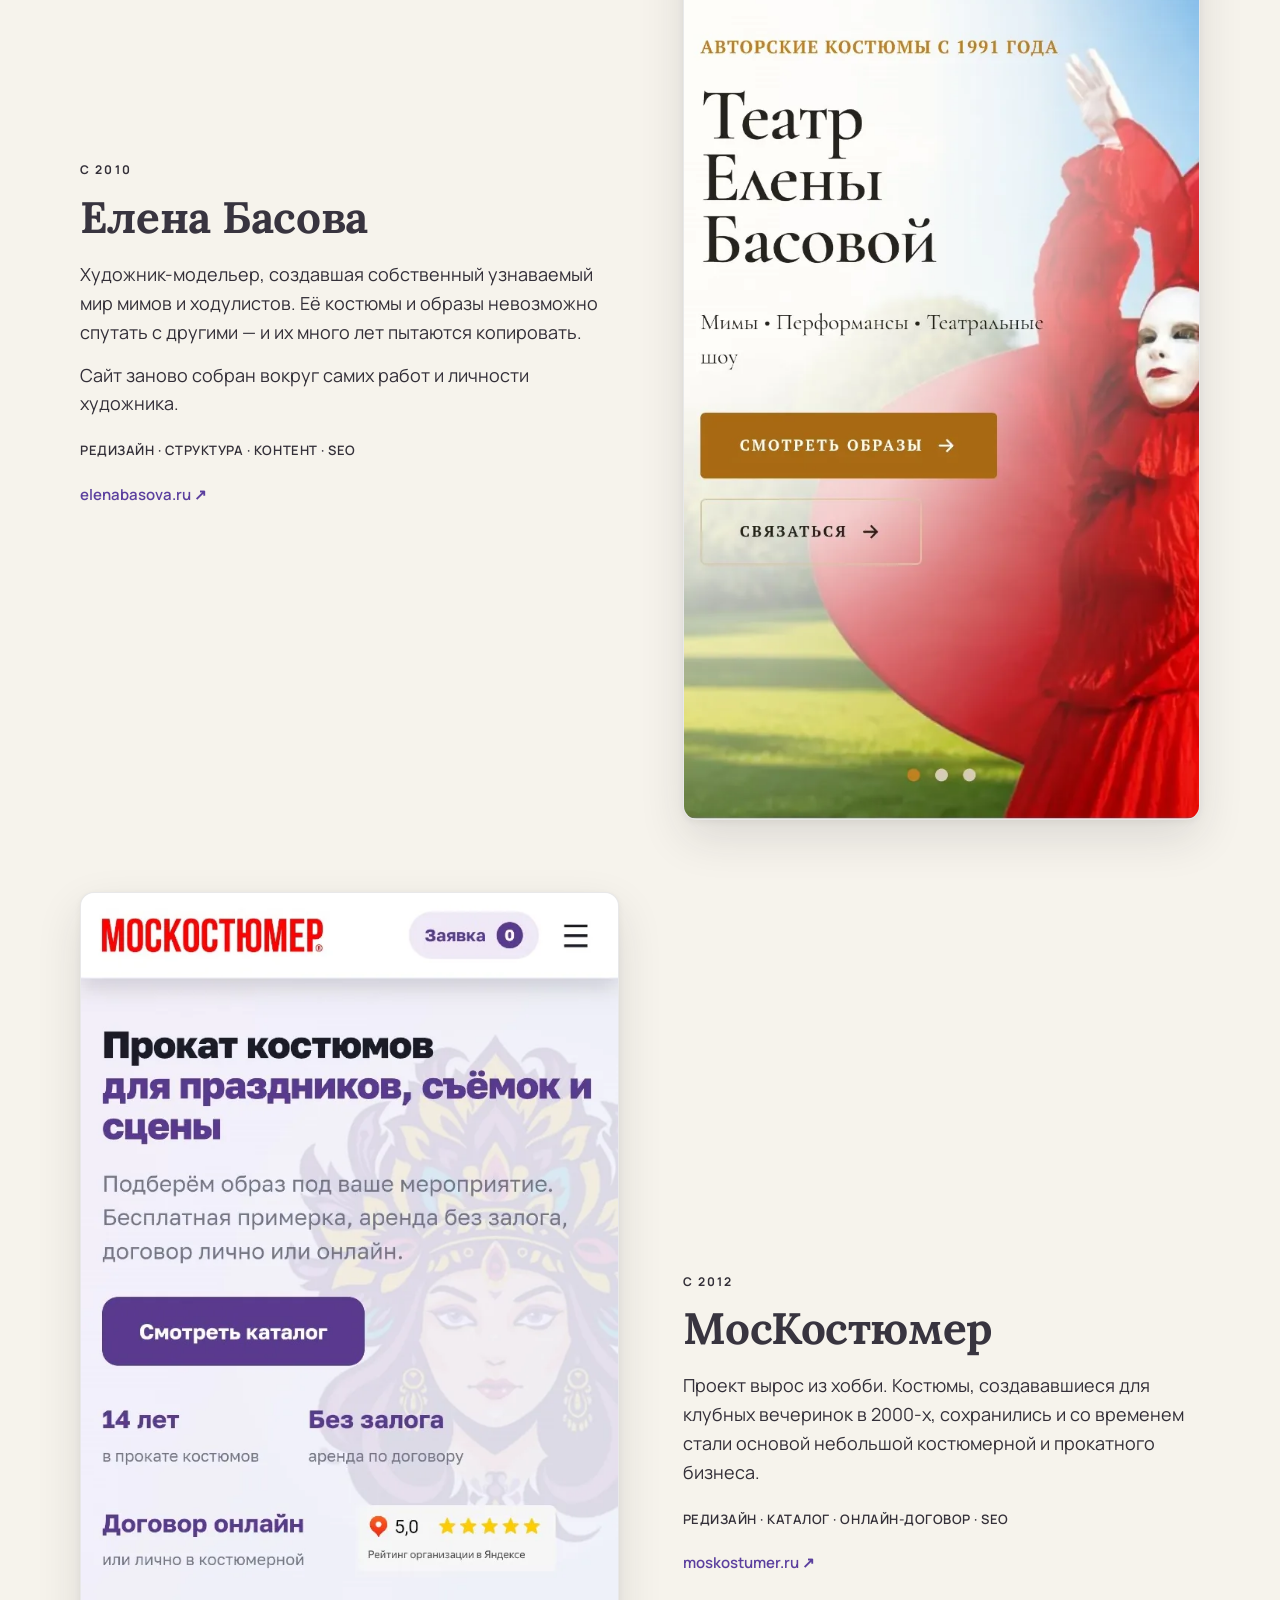
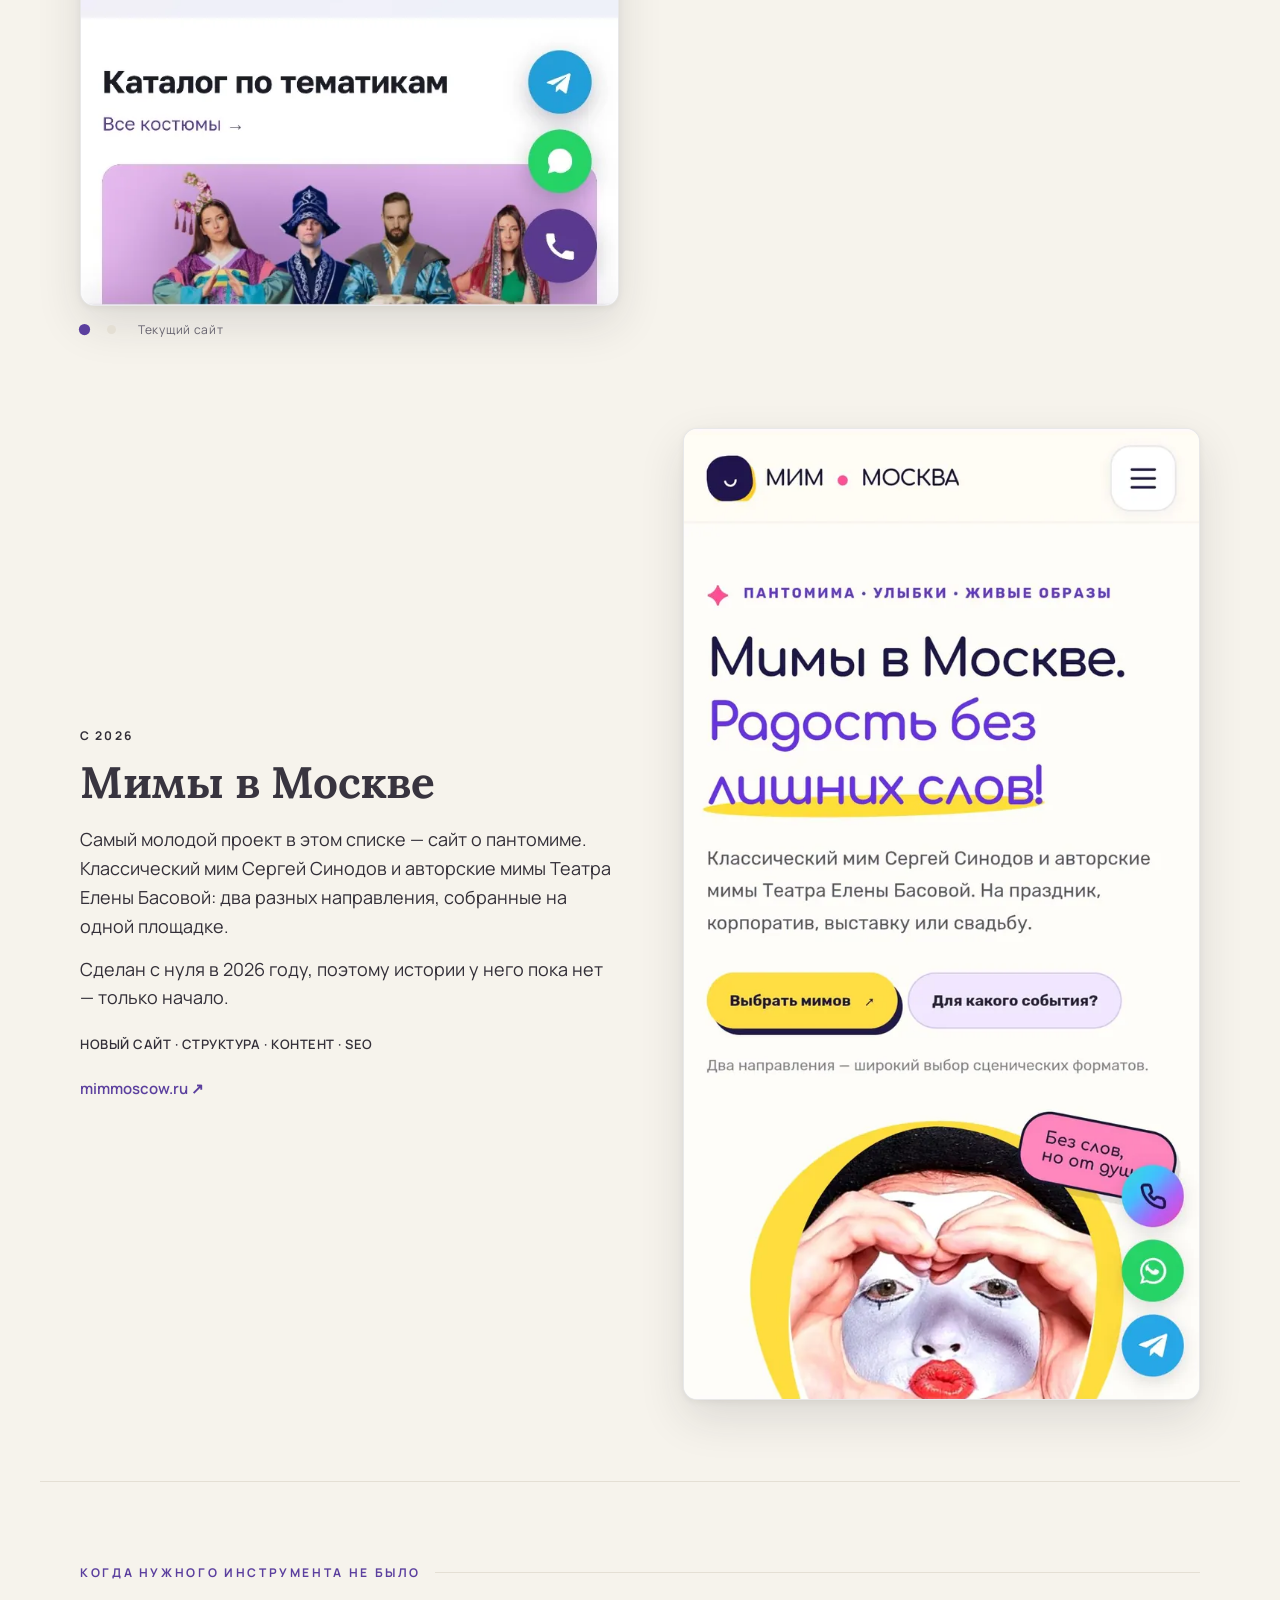
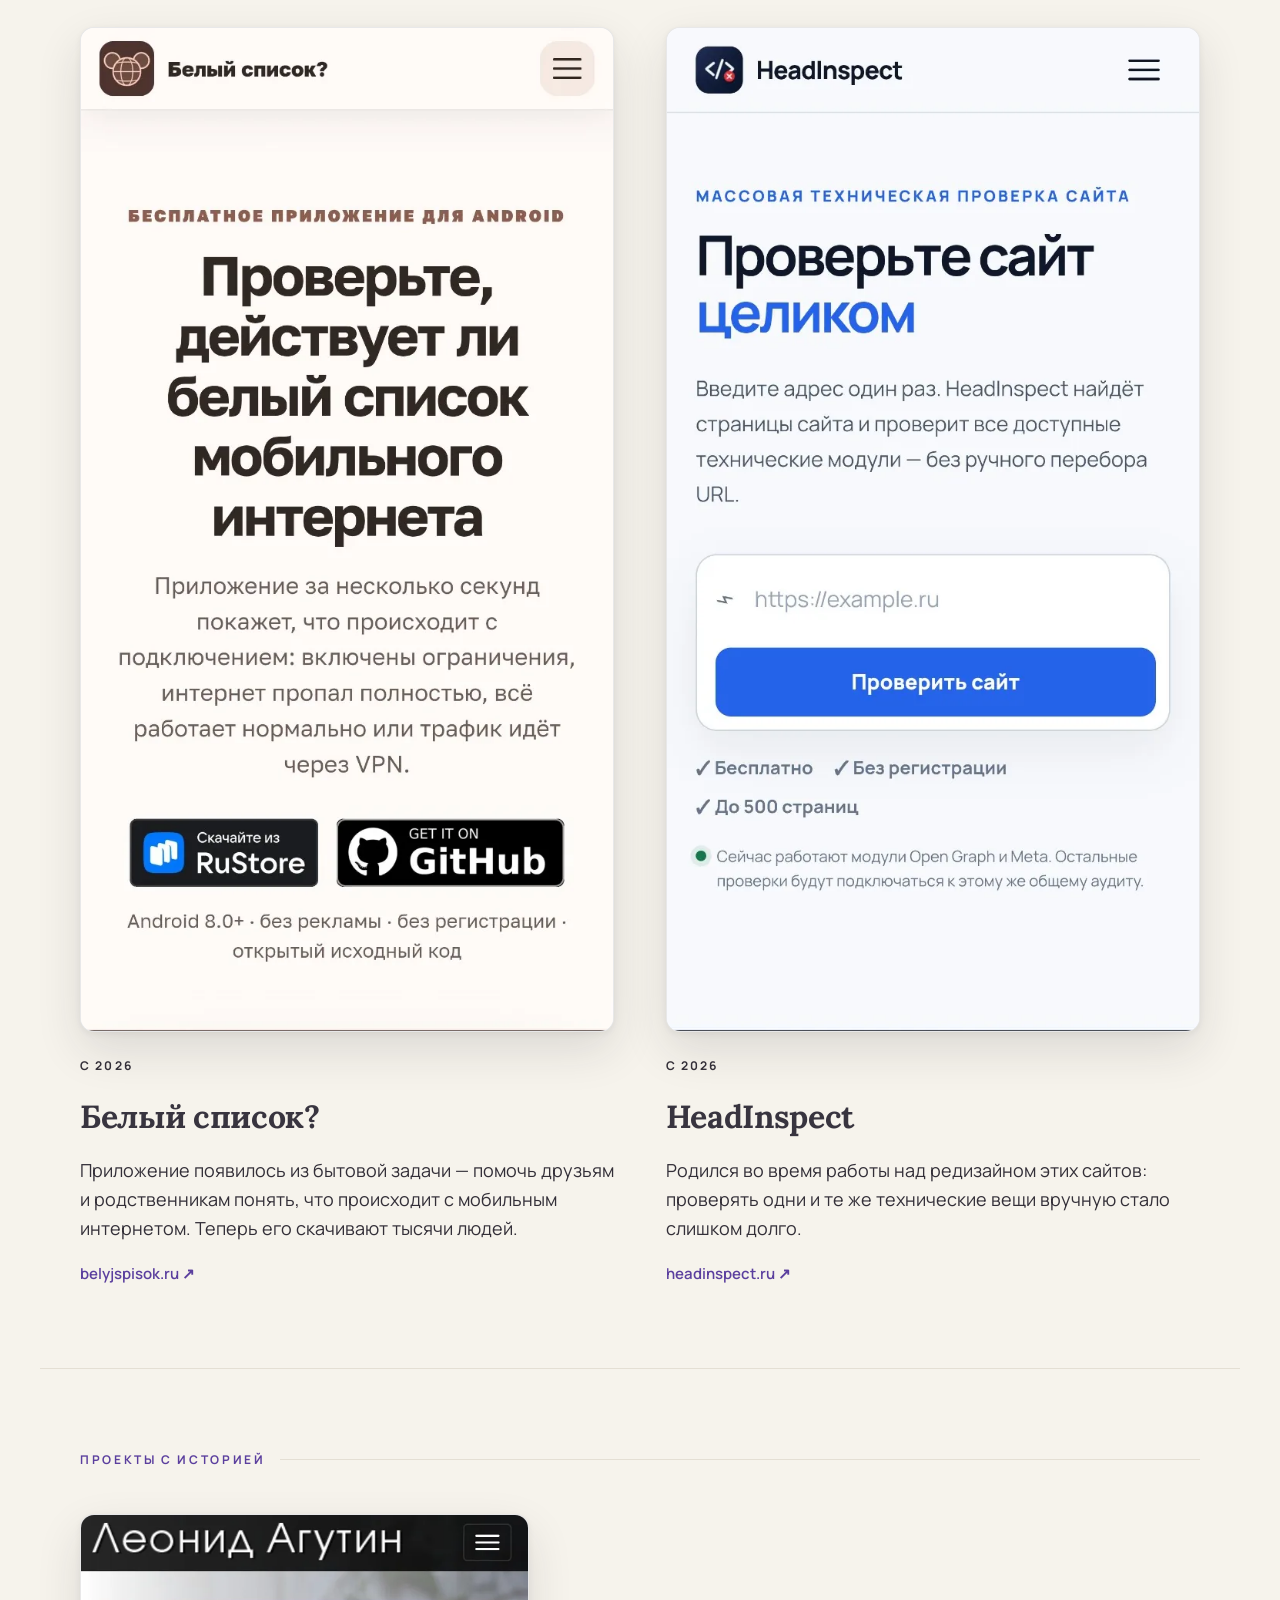
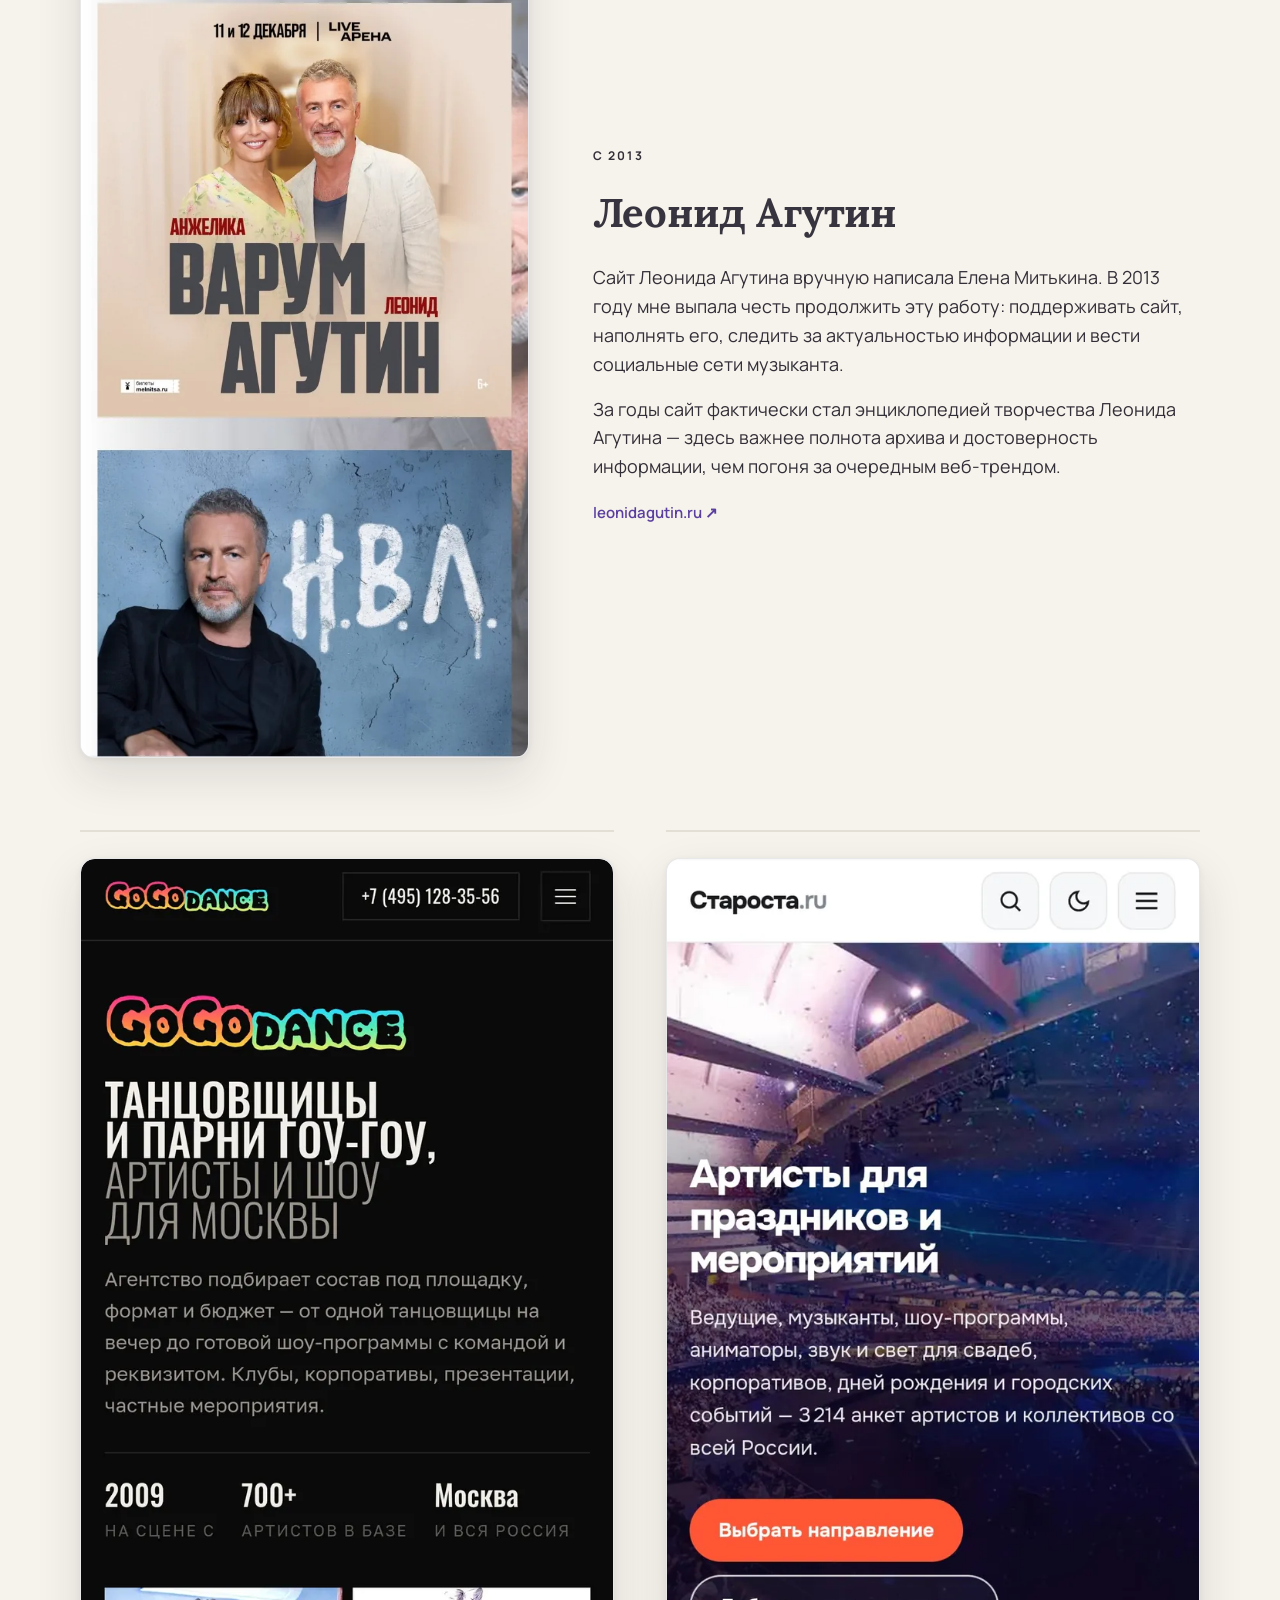
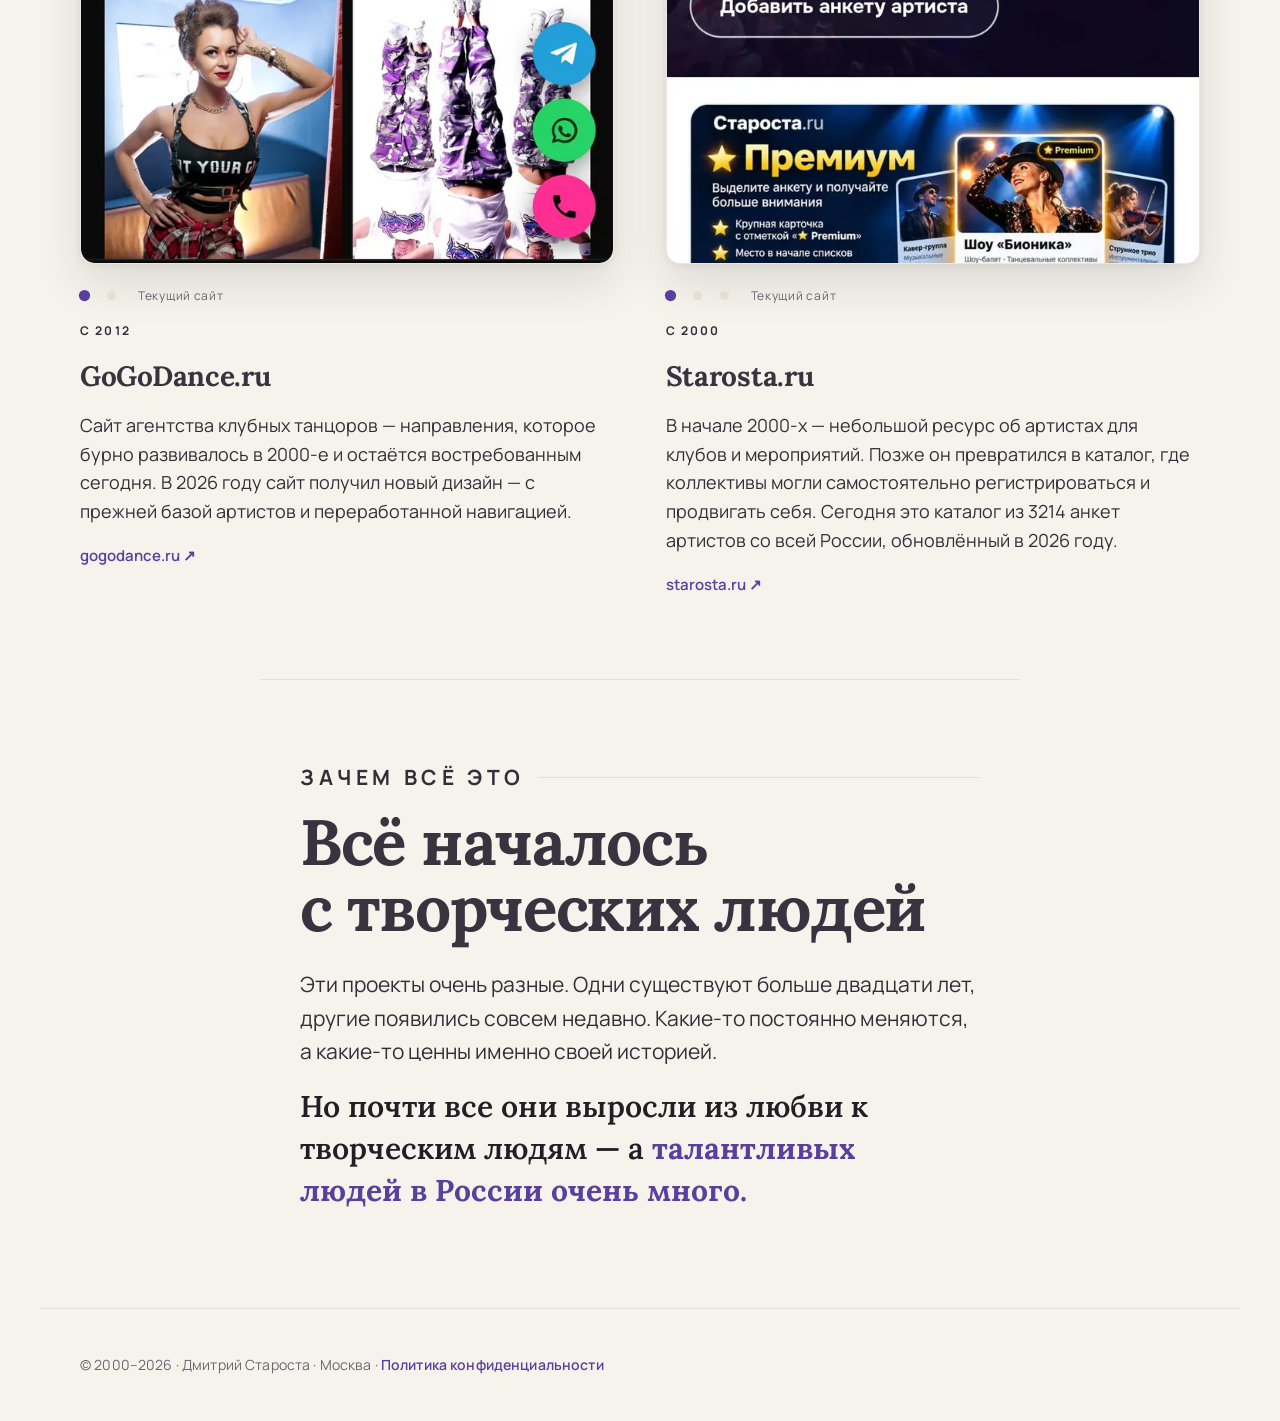
==== commit 1370b317: "Add files via upload" ====
--- a/index.html
+++ b/index.html
@@ -40,7 +40,7 @@
   <meta name="twitter:description" content="Сайты, выросшие из людей и проектов, с которыми я работаю.">
   <meta name="twitter:image" content="https://dmitrystarosta.github.io/projects/images/og.jpg">
 
-  <link rel="stylesheet" href="styles.css?v=20261122-mim2">
+  <link rel="stylesheet" href="styles.css?v=20261122-mim3">
 
   <!-- Schema.org (JSON-LD) -->
   <script type="application/ld+json">
@@ -263,8 +263,9 @@
           <div class="frame shot">
             <img src="images/starosta-2026-hero.webp" alt="Starosta.ru — текущий дизайн">
             <img data-src="images/1000093189-hero.webp" alt="Starosta.ru — дизайн до 2026 года" hidden>
+            <img class="wide" data-src="images/starosta-2011-hero.webp" alt="Starosta.ru — каталог начала 2010-х" hidden>
           </div>
-          <div class="shot-dots" data-labels="Текущий сайт|Как было до 2026"></div>
+          <div class="shot-dots" data-labels="Текущий сайт|Как было до 2026|Каталог 2011 года"></div>
         </figure>
         <p class="year">С 2000</p>
         <h2>Starosta.ru</h2>
@@ -297,6 +298,6 @@
   </div>
 </div>
 
-<script src="script.js?v=20261122-mim2"></script>
+<script src="script.js?v=20261122-mim3"></script>
 </body>
 </html>
--- a/styles.css
+++ b/styles.css
@@ -407,6 +407,10 @@
 }
 .shot-switch .frame img[hidden]{display:none}
 
+/* кадр с десктопным скриншотом: вписываем целиком, поля закрашиваем
+   цветом темы — иначе широкий снимок обрезался бы по бокам */
+.shot-switch .frame img.wide{object-fit:contain;background:var(--soft)}
+
 .shot-dots{display:none;align-items:center;gap:18px;margin:14px 0 16px}
 .shot-switch.ready .shot-dots{display:flex}
 
